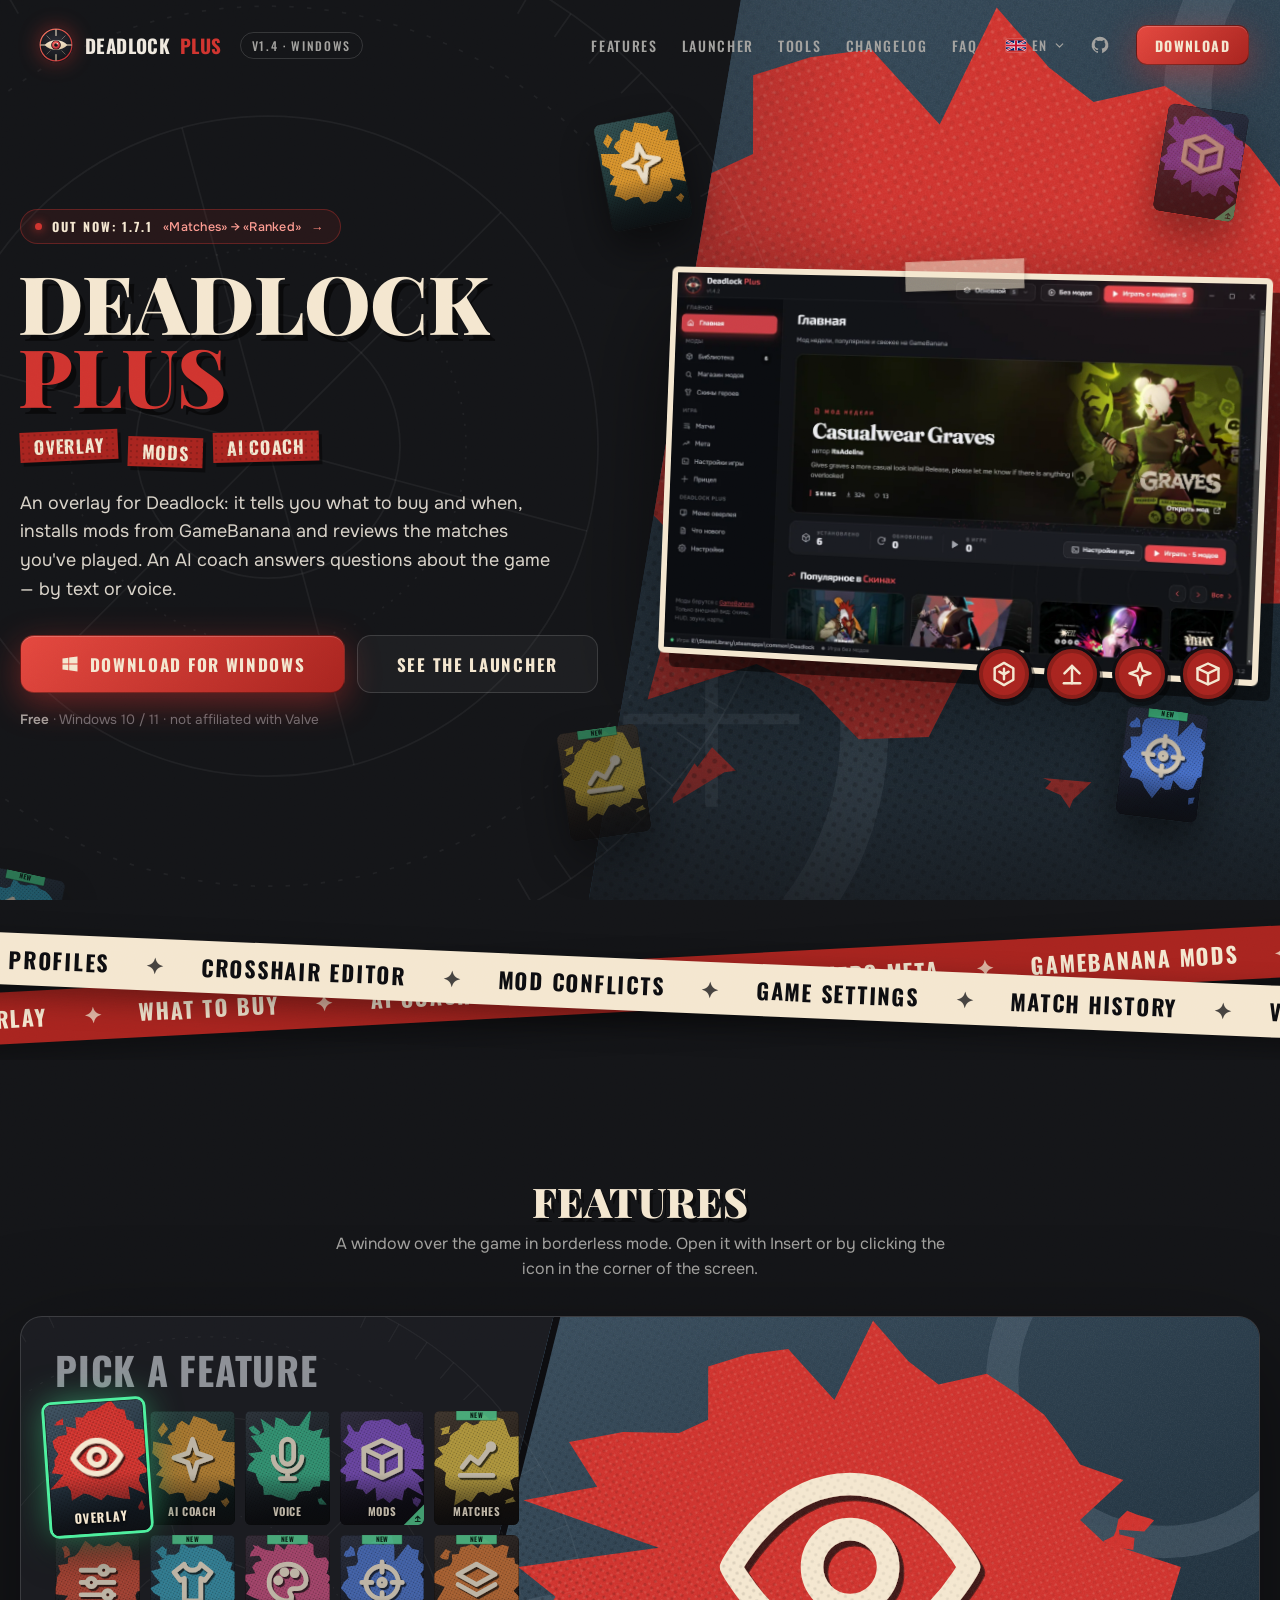
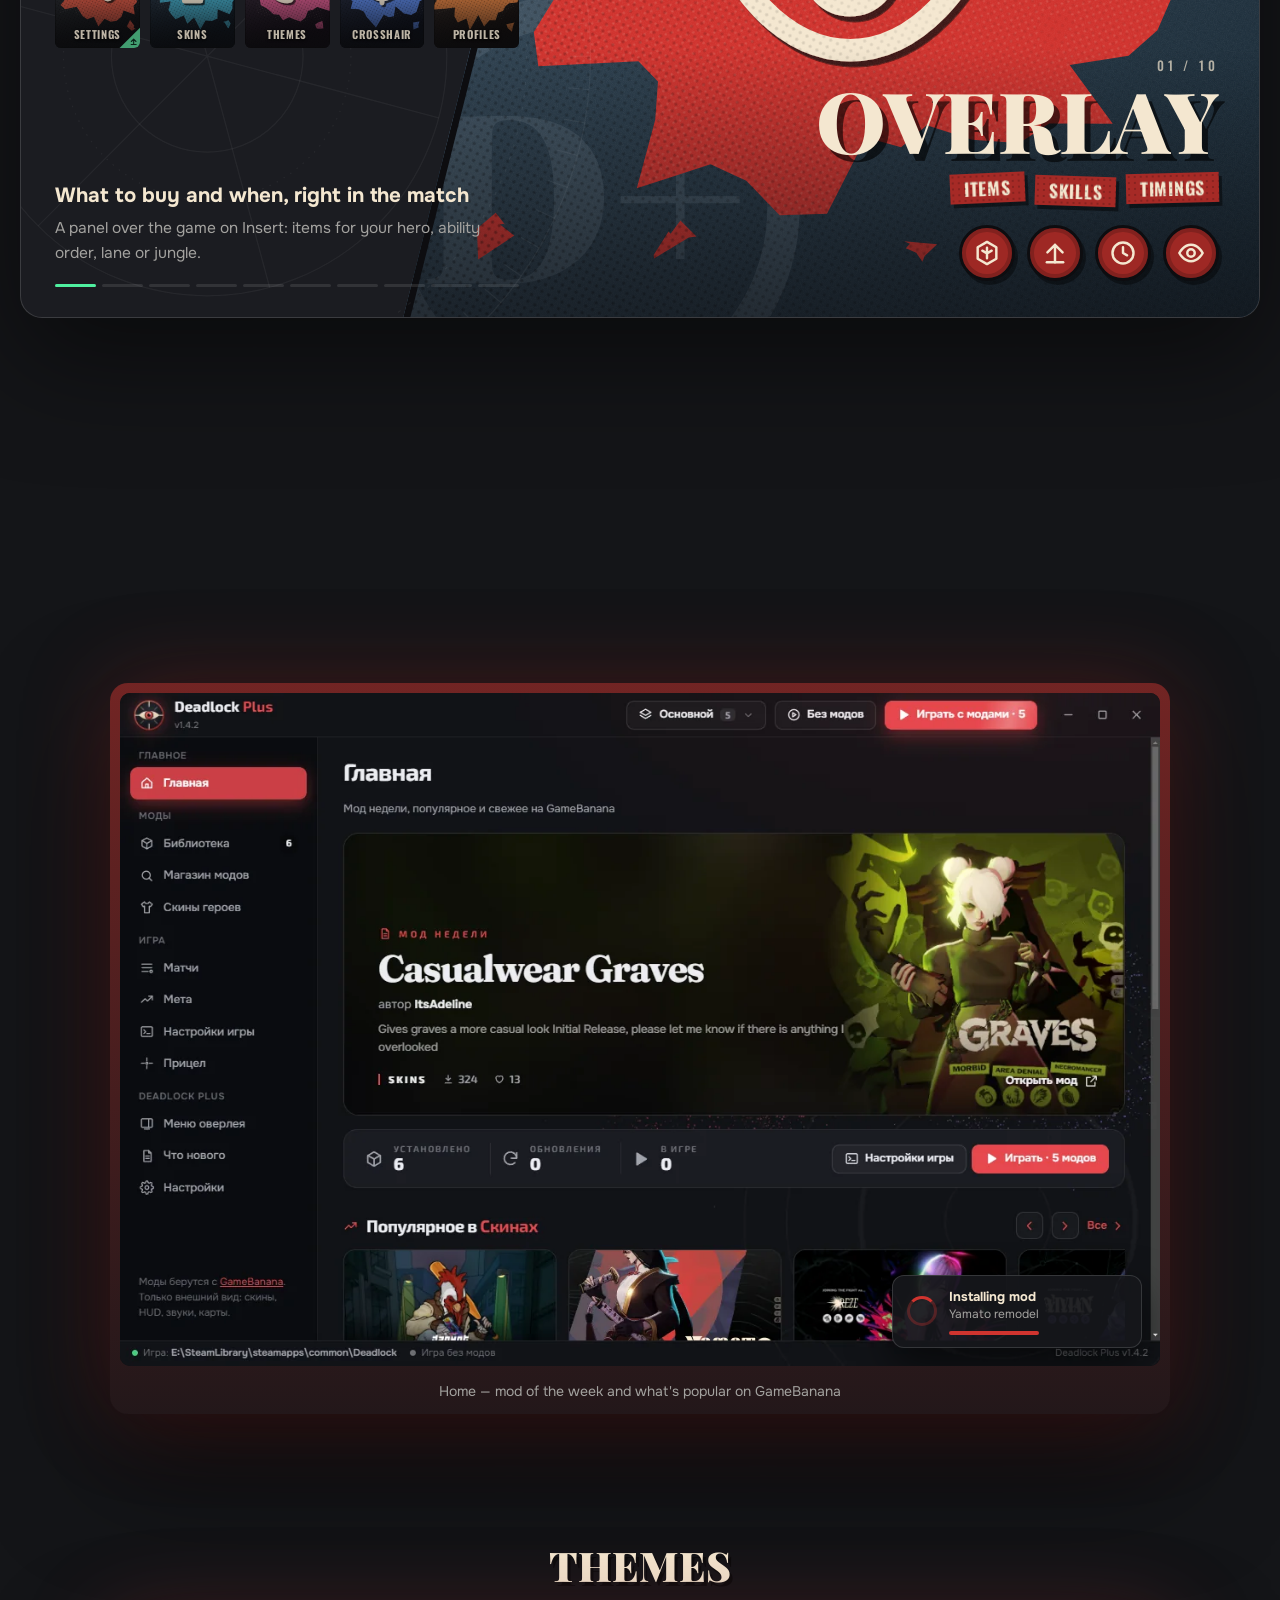
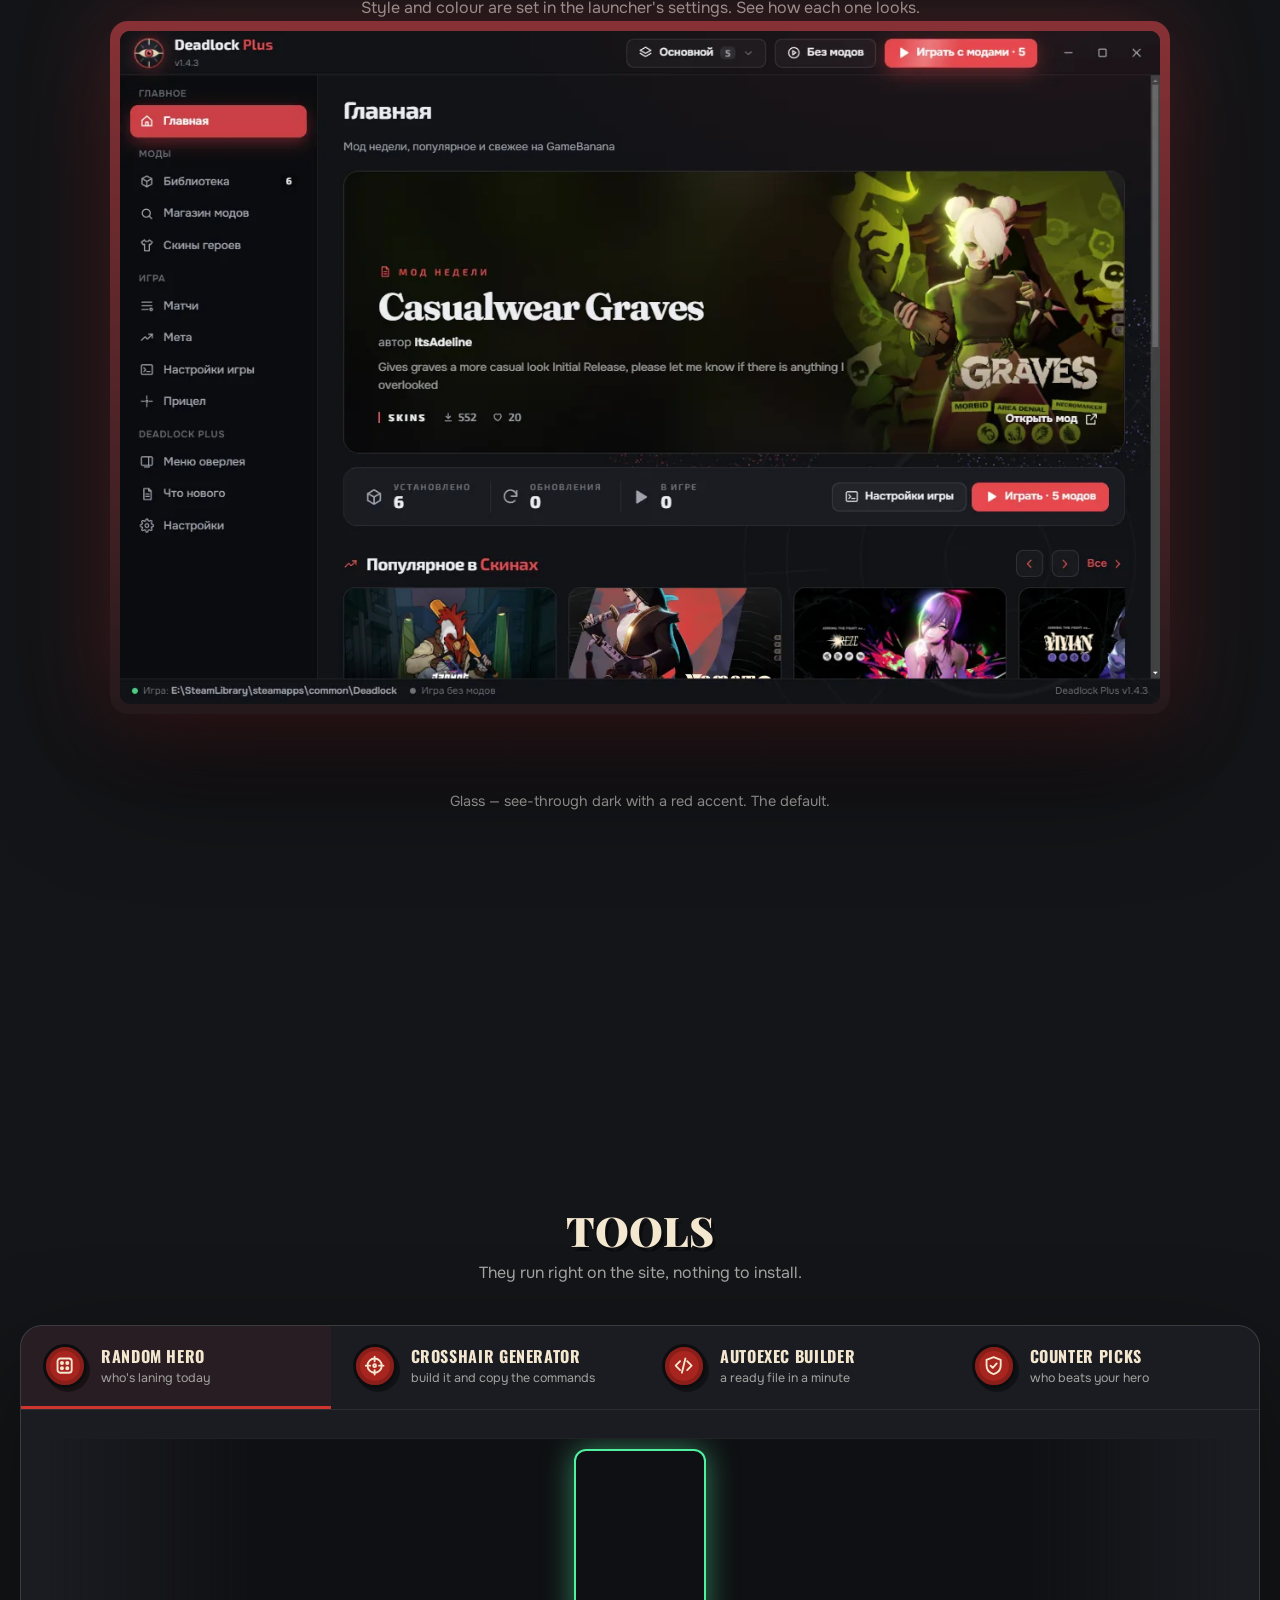
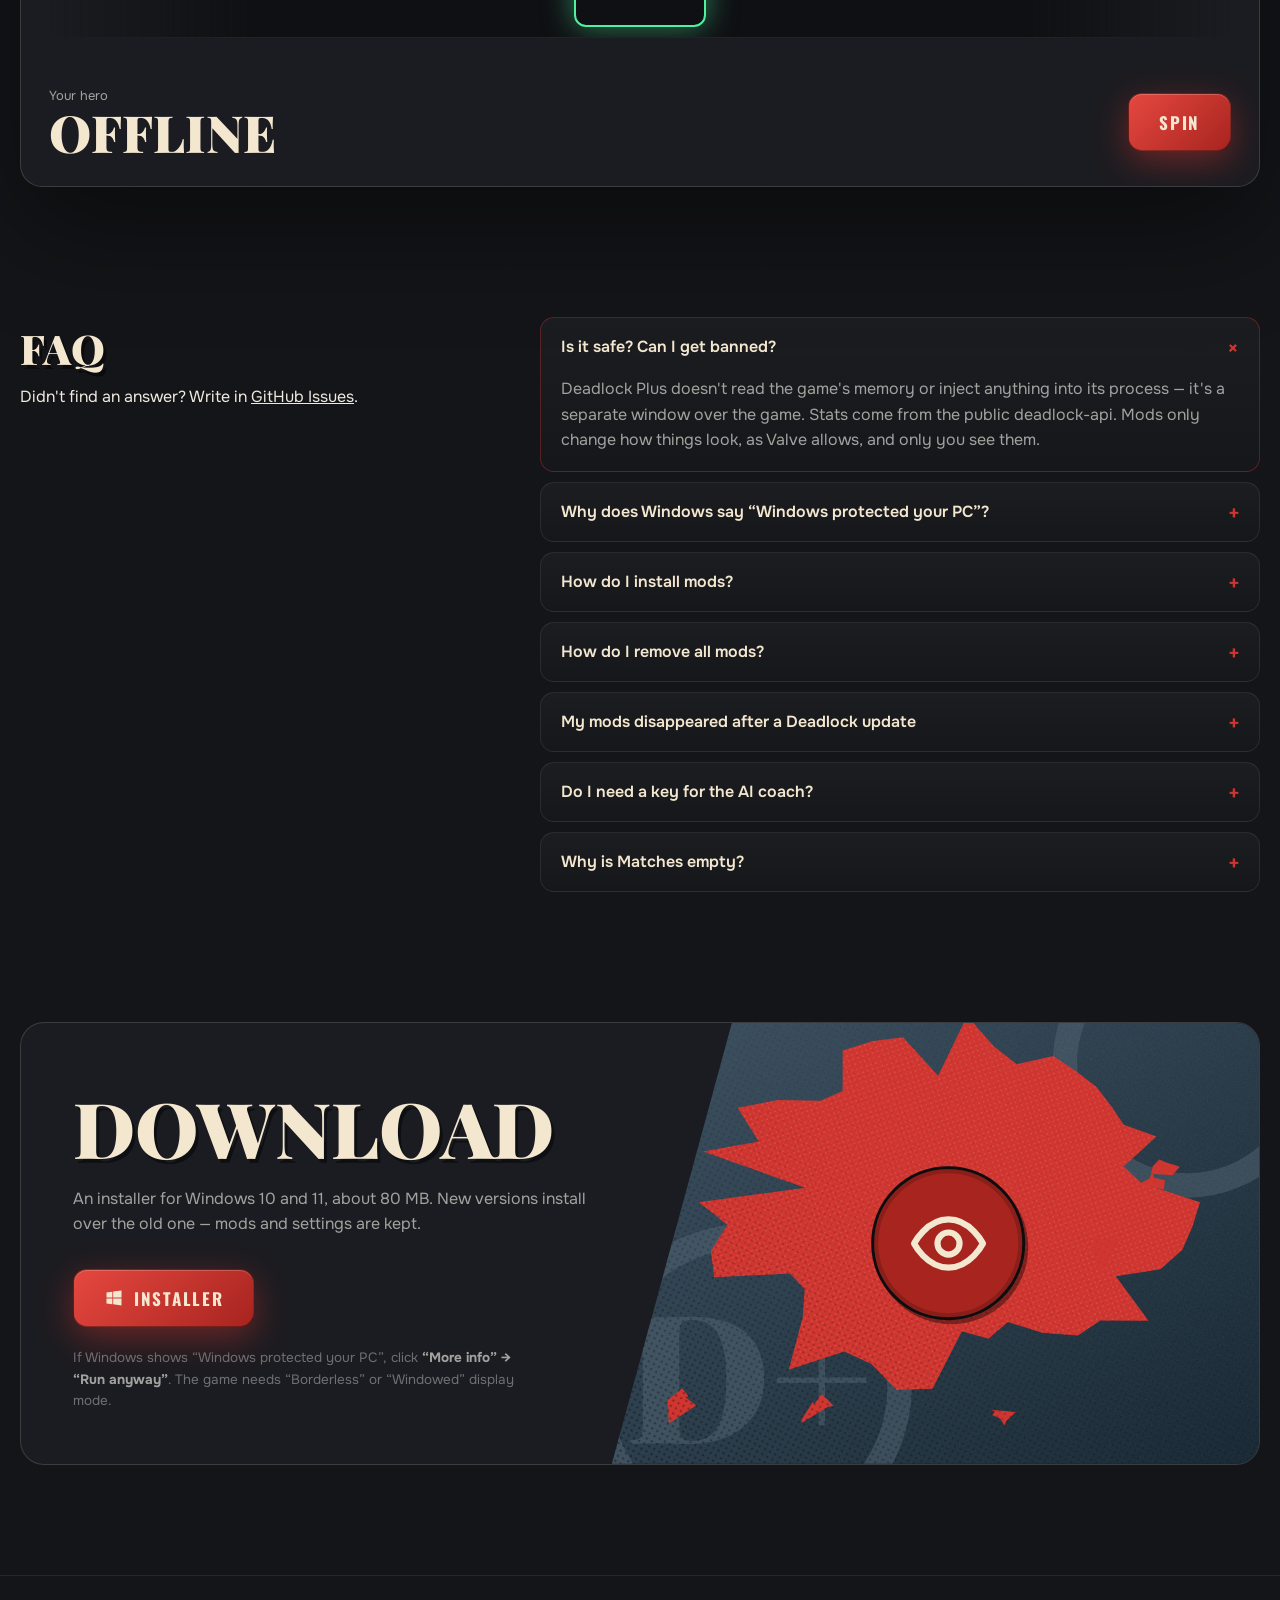
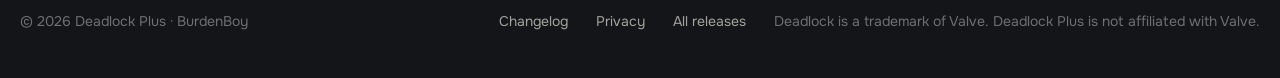
==== index.html @ 134141e9 "Changelog: 1.7.1 Co-Authored-By: Claude Opus 5.5 <noreply@anthropic.com>" ====
<!doctype html>
<html lang="ru">
<head>
<meta charset="utf-8">
<meta name="viewport" content="width=device-width, initial-scale=1">
<title>Deadlock Plus — оверлей, моды и AI-тренер для Deadlock</title>
<meta name="description" content="Бесплатный помощник для Deadlock: что когда покупать прямо в игре, AI-тренер на Claude, моды с GameBanana в один клик и настройки игры. Не трогает процесс игры.">
<meta property="og:title" content="Deadlock Plus">
<meta property="og:description" content="Оверлей, моды и AI-тренер для Deadlock.">
<meta property="og:image" content="assets/shot-home.webp">
<link rel="icon" href="assets/icon.svg" type="image/svg+xml">
<link rel="preconnect" href="https://fonts.googleapis.com">
<link rel="preconnect" href="https://fonts.gstatic.com" crossorigin>
<link rel="stylesheet" href="https://fonts.googleapis.com/css2?family=Onest:wght@400;500;600;700&family=Oswald:wght@500;700&family=Playfair+Display:ital,wght@0,900;1,900&display=swap">
<link rel="stylesheet" href="style.css?v=a13142d2">
</head>
<body>
<div class="grain" aria-hidden="true"></div>

<nav class="nav"><div class="pill">
  <a class="brand" href="#top" aria-label="Deadlock Plus">
    <svg class="eye" viewBox="0 0 512 512" aria-hidden="true">
      <defs><radialGradient id="g-bg" cx="50%" cy="40%" r="65%"><stop offset="0" stop-color="#2c2e37"/><stop offset="1" stop-color="#0e0f13"/></radialGradient>
        <linearGradient id="g-ring" x1="0" y1="0" x2="1" y2="1"><stop offset="0" stop-color="#ff7a62"/><stop offset="1" stop-color="#b3232a"/></linearGradient>
        <radialGradient id="g-iris" cx="45%" cy="40%" r="60%"><stop offset="0" stop-color="#ff9c78"/><stop offset=".55" stop-color="#e5484d"/><stop offset="1" stop-color="#7e181d"/></radialGradient>
        <linearGradient id="g-bone" x1="0" y1="0" x2="0" y2="1"><stop offset="0" stop-color="#f6e8cf"/><stop offset="1" stop-color="#dcc6a2"/></linearGradient>
        <clipPath id="g-eye"><path d="M104 256C166 172 346 172 408 256 346 340 166 340 104 256Z"/></clipPath></defs>
      <circle cx="256" cy="256" r="232" fill="url(#g-bg)"/><circle cx="256" cy="256" r="214" fill="none" stroke="url(#g-ring)" stroke-width="16"/>
      <g stroke="url(#g-bone)" stroke-linecap="round"><path d="M256 50v78M256 384v78M50 256h78M384 256h78" stroke-width="14"/>
        <path d="M132 132l46 46M380 132l-46 46M132 380l46-46M380 380l-46-46" stroke-width="8" stroke-opacity=".6"/></g>
      <path d="M104 256C166 172 346 172 408 256 346 340 166 340 104 256Z" fill="url(#g-bone)"/>
      <g clip-path="url(#g-eye)"><g class="pupil"><circle cx="256" cy="256" r="60" fill="url(#g-iris)"/><circle cx="256" cy="256" r="60" fill="none" stroke="#17181d" stroke-width="10"/>
        <circle cx="256" cy="256" r="25" fill="#121317"/><circle cx="273" cy="238" r="10" fill="#fff" fill-opacity=".9"/></g></g>
    </svg>
    Deadlock <span>Plus</span>
  </a>
  <span class="ver">v1.4 · Windows</span>
  <div class="links"><a href="#features">Функции</a><a href="#shots">Лаунчер</a><a href="#tools">Инструменты</a><a href="changelog.html">Изменения</a><a href="#faq">Вопросы</a></div>
  <a class="btn acc small" href="#download">Скачать</a>
</div></nav>

<header class="hero" id="top">
  <div class="rings" aria-hidden="true"></div>
  <div class="hero-poster" aria-hidden="true"><img src="assets/posters/hero.svg" alt=""></div>
  <div class="floaters" aria-hidden="true">
    <img class="fl" src="assets/cards/coach.svg" alt="" style="--r:-11deg;--d:8s;left:47%;top:13%">
    <img class="fl dim" src="assets/cards/mods.svg" alt="" style="--r:9deg;--d:10s;right:3%;top:12%">
    <img class="fl" src="assets/cards/xhair.svg" alt="" style="--r:7deg;--d:9s;right:6%;bottom:9%">
    <img class="fl dim" src="assets/cards/matches.svg" alt="" style="--r:-8deg;--d:11s;left:44%;bottom:7%">
    <img class="fl dim" src="assets/cards/skins.svg" alt="" style="--r:12deg;--d:12s;left:-2%;bottom:-9%">
  </div>
  <div class="wrap hero-grid">
    <div>
      <div class="badge"><i></i>Версия 1.4 · Windows 10 / 11</div>
      <h1 class="title"><span data-letters>Deadlock</span><span class="p" data-letters>Plus</span></h1>
      <div class="tags"><span>Оверлей</span><span>Моды</span><span>AI-тренер</span></div>
      <p class="lead">Оверлей для Deadlock: подсказывает, что и когда покупать, ставит моды с GameBanana и разбирает сыгранные матчи. На вопросы об игре отвечает AI-тренер — текстом или голосом.</p>
      <div class="cta">
        <a class="btn acc big" href="https://github.com/BurdenBoy/deadlockplus/releases/latest/download/DeadlockPlus-Setup.exe">
          <svg viewBox="0 0 24 24" fill="currentColor"><path d="M3 5.5 10 4.5v7H3zM11 4.3 21 3v8.5H11zM3 12.5h7v7l-7-1zM11 12.5h10V21l-10-1.4z"/></svg>Скачать для Windows</a>
        <a class="btn big" href="#shots">Посмотреть лаунчер</a>
      </div>
      <div class="meta"><b>Бесплатно</b> · Windows 10 / 11 · не связан с Valve</div>
    </div>
    <div class="hero-shot">
      <div class="print"><img src="assets/shot-home.webp" alt="Лаунчер Deadlock Plus: мод недели и популярные моды" width="1220" height="790"></div>
      <div class="abils" data-abils="soul up spark box"></div>
    </div>
  </div>
</header>

<div class="tapes" aria-hidden="true">
  <div class="tape a"><div class="run" data-tape="Оверлей|Что покупать|AI-тренер|Разбор матчей|Мета героев|Моды GameBanana|Скины героев"></div></div>
  <div class="tape b"><div class="run" data-tape="Профили модов|Редактор прицела|Конфликты модов|Настройки игры|История матчей|Голосовой ввод"></div></div>
</div>

<section class="sec" id="features"><div class="wrap">
  <div class="center rv" style="margin-bottom:34px"><h2 class="h2">Функции</h2>
    <p class="sub">Окно поверх игры в режиме «Без рамки». Открывается клавишей Insert или кликом по значку в углу экрана.</p></div>
  <div class="sel rv" id="sel">
    <div class="sel-left">
      <div class="rings" aria-hidden="true"></div>
      <h3 class="sel-h">Выбери функцию</h3>
      <div class="sel-grid" role="tablist" aria-label="Функции"></div>
      <div class="sel-info"><b id="si-lead"></b><p id="si-desc"></p><div class="bar" aria-hidden="true"></div></div>
    </div>
    <div class="sel-poster" id="sp">
      <div class="art"></div>
      <div class="sp-txt"><div class="sp-num" id="sp-num"></div><h3 class="sp-name" id="sp-name"></h3><div class="tags sp-tags" id="sp-tags"></div><div class="sp-abs" id="sp-abs"></div></div>
    </div>
  </div>
</div></section>

<section class="sec" id="shots" style="padding-top:30px"><div class="wrap">
  <div class="center rv"><h2 class="h2">Лаунчер</h2><p class="sub">Нажимай на пункты меню на скриншоте или на вкладки.</p></div>
  <div class="tabs rv" role="tablist">
    <button class="on" data-shot="home" data-cap="Главная: мод недели и популярное с GameBanana">Главная</button>
    <button data-shot="store" data-cap="Магазин модов: каталог GameBanana с поиском и категориями">Магазин</button>
    <button data-shot="library" data-cap="Библиотека: порядок, варианты и обновления модов">Библиотека</button>
    <button data-shot="skins" data-cap="Скины героев: скин или стандартный вид для каждого героя">Скины</button>
    <button data-shot="conflicts" data-cap="Конфликты: моды, которые меняют одни и те же файлы">Конфликты</button>
    <button data-shot="profiles" data-cap="Профили: наборы модов и код для друга">Профили</button>
    <button data-shot="matches" data-cap="Матчи: история с оценками, местом в матче и графиком побед">Матчи</button>
    <button data-shot="review" data-cap="Разбор матча: что получилось, что исправить, фаза линии">Разбор матча</button>
    <button data-shot="meta" data-cap="Мета: тир-лист героев и лучшие предметы по рангу">Мета</button>
    <button data-shot="game" data-cap="Настройки игры: команды autoexec переключателями">Настройки игры</button>
    <button data-shot="xhair" data-cap="Прицел: редактор с предпросмотром и пресетами">Прицел</button>
    <button data-shot="settings" data-cap="Настройки: стиль, цвет, анимации и эффекты фона">Настройки</button>
    <button data-shot="news" data-cap="Что нового: изменения лаунчера и оверлея отдельно">Что нового</button>
  </div>
  <div class="screen rv"><div class="inner"><img src="assets/shot-home.webp" alt="Лаунчер Deadlock Plus" id="shot"><div class="hots"><button class="hot" data-hot="home" style="left:0.98%;top:11.01%;width:16.97%;height:4.81%" aria-label="home"></button><button class="hot" data-hot="library" style="left:0.98%;top:19.87%;width:16.97%;height:4.81%" aria-label="library"></button><button class="hot" data-hot="store" style="left:0.98%;top:24.68%;width:16.97%;height:4.81%" aria-label="store"></button><button class="hot" data-hot="skins" style="left:0.98%;top:29.49%;width:16.97%;height:4.81%" aria-label="skins"></button><button class="hot" data-hot="matches" style="left:0.98%;top:38.48%;width:16.97%;height:4.81%" aria-label="matches"></button><button class="hot" data-hot="meta" style="left:0.98%;top:43.16%;width:16.97%;height:4.81%" aria-label="meta"></button><button class="hot" data-hot="game" style="left:0.98%;top:47.97%;width:16.97%;height:4.81%" aria-label="game"></button><button class="hot" data-hot="xhair" style="left:0.98%;top:52.66%;width:16.97%;height:4.81%" aria-label="xhair"></button><button class="hot" data-hot="#features" style="left:0.98%;top:61.65%;width:16.97%;height:4.81%" aria-label="#features"></button><button class="hot" data-hot="news" style="left:0.98%;top:66.33%;width:16.97%;height:4.81%" aria-label="news"></button><button class="hot" data-hot="settings" style="left:0.98%;top:71.14%;width:16.97%;height:4.81%" aria-label="settings"></button><button class="hot" data-hot="profiles" style="left:48.69%;top:1.14%;width:13.44%;height:4.30%" aria-label="profiles"></button><button class="hot round" data-hot="library" data-on="profiles" hidden style="left:71.64%;top:26.84%;width:2.79%;height:4.30%" aria-label="Закрыть"></button><button class="hot round" data-hot="home" data-on="news" hidden style="left:69.18%;top:18.23%;width:2.62%;height:4.05%" aria-label="Закрыть"></button><button class="hot" data-hot="home" data-on="news" hidden style="left:64.43%;top:77.34%;width:7.30%;height:4.30%" aria-label="Понятно"></button></div>
      <div class="demo-toast" aria-hidden="true"><span class="dt-ic"></span><div><b class="dt-t">Устанавливаю мод</b><small class="dt-s">Yamato remodel</small><i class="dt-bar"><i></i></i></div></div></div><div class="cap" id="shot-cap">Главная — мод недели и популярное с GameBanana</div></div>
</div></section>

<section class="sec" id="themes" style="padding-top:10px"><div class="wrap">
  <div class="center rv"><h2 class="h2">Темы</h2><p class="sub">Стиль и цвет меняются в настройках лаунчера. Посмотри, как это выглядит.</p></div>
  <div class="screen th-screen rv" id="th-screen" style="--th:#e5484d"><div class="inner"><img src="assets/theme-glass.webp" alt="" data-thi="glass" loading="lazy" class="on"><img src="assets/theme-carbon.webp" alt="" data-thi="carbon" loading="lazy"><img src="assets/theme-sand.webp" alt="" data-thi="sand" loading="lazy"><img src="assets/theme-neon.webp" alt="" data-thi="neon" loading="lazy"><img src="assets/theme-blue.webp" alt="" data-thi="blue" loading="lazy"><img src="assets/theme-mint.webp" alt="" data-thi="mint" loading="lazy"></div></div>
  <div class="th-pills rv" role="tablist"><button data-th="glass" style="--c:#e5484d" class="on"><i></i>Стекло</button><button data-th="carbon" style="--c:#e5484d"><i></i>Карбон</button><button data-th="sand" style="--c:#e8d2a4"><i></i>Песок</button><button data-th="neon" style="--c:#8b6cff"><i></i>Неон</button><button data-th="blue" style="--c:#4aa3f0"><i></i>Синий</button><button data-th="mint" style="--c:#43d17c"><i></i>Мята</button></div>
  <p class="th-note" id="th-note">&nbsp;</p>
</div></section>

<section class="stats-sec"><div class="wrap">
  <div class="live-h rv"><span class="live-dot"></span><b>Deadlock сейчас</b><small id="lv-at"></small></div>
  <div class="stats rv">
    <div class="stat"><small>Матчей за 24 часа</small><b id="lv-matches">—</b></div>
    <div class="stat"><small>Игроков за 24 часа</small><b id="lv-players">—</b></div>
    <div class="stat"><small>Средний матч</small><b id="lv-dur">—</b></div>
    <div class="stat"><small>Самый сильный герой</small><b id="lv-hero">—</b><span id="lv-hero-s">&nbsp;</span></div>
  </div>
  <div class="dl-count rv">Deadlock Plus скачали <b id="st-dl">—</b> раз · последняя версия <a href="changelog.html" id="st-ver">v1.4</a></div>
</div></section>

<section class="sec" id="tools" style="padding-top:20px"><div class="wrap">
  <div class="center rv"><h2 class="h2">Инструменты</h2>
    <p class="sub">Работают прямо на сайте, устанавливать ничего не нужно.</p></div>
  <div class="tools rv">
    <div class="tool-tabs" role="tablist">
      <button class="on" data-tool="roll"><span class="ab" data-ic="dice"></span><b>Случайный герой</b><small>кто сегодня на линии</small></button>
      <button data-tool="xh"><span class="ab" data-ic="target"></span><b>Генератор прицела</b><small>собери и скопируй команды</small></button>
      <button data-tool="cfg"><span class="ab" data-ic="code"></span><b>Конструктор autoexec</b><small>готовый файл за минуту</small></button>
      <button data-tool="ct"><span class="ab" data-ic="shield"></span><b>Контрпики</b><small>кто сильнее твоего героя</small></button>
    </div>
    <div class="tool" data-pane="roll">
      <div class="roll-stage"><div class="roll-track" id="roll-track"></div><div class="roll-pick"></div></div>
      <div class="roll-out"><div><small>Твой герой</small><b id="roll-name">—</b></div><button class="btn acc big" id="roll-go">Крутить</button></div>
    </div>
    <div class="tool" data-pane="xh" hidden>
      <div class="xh-l"><div class="xh-view" id="xh-view"></div><div class="xh-sw" id="xh-sw"></div></div>
      <div class="xh-r">
        <label>Зазор <b data-v="gap"></b><input type="range" min="-10" max="30" value="0" data-x="gap"></label>
        <label>Длина <b data-v="height"></b><input type="range" min="0" max="40" value="16" data-x="height"></label>
        <label>Толщина <b data-v="width"></b><input type="range" min="1" max="10" value="4" data-x="width"></label>
        <label>Видимость усиков <b data-v="pip"></b><input type="range" min="0" max="100" value="100" data-x="pip"></label>
        <label>Видимость точки <b data-v="dot"></b><input type="range" min="0" max="100" value="100" data-x="dot"></label>
        <label class="chk"><input type="checkbox" data-x="border"> обводка усиков</label>
        <div class="code-out" id="xh-code"></div>
        <button class="btn acc" id="xh-copy">Скопировать команды</button>
        <p class="note-s">Вставь в консоль игры (~). В Deadlock Plus прицел меняется кнопкой и сохраняется в настройках игры.</p>
      </div>
    </div>
    <div class="tool" data-pane="ct" hidden>
      <div class="ct-heroes" id="ct-heroes"><span class="note-s">Загружаю героев…</span></div>
      <div class="ct-out" id="ct-out"></div>
    </div>
    <div class="tool" data-pane="cfg" hidden>
      <div class="cfg-l">
        <label>Соотношение сторон (шире обзор)<select data-c="aspect"><option value="">как в игре</option><option value="1.78">1.78 — 16:9</option><option value="2">2 — шире</option><option value="2.33">2.33 — 21:9</option><option value="3">3 — максимум</option></select></label>
        <label class="chk"><input type="checkbox" data-c="solo"> только соло-игроки в подборе</label>
        <label class="chk"><input type="checkbox" data-c="hp"> новая полоса здоровья</label>
        <label>Регион подбора (нужен VPN)<select data-c="region"><option value="">как в игре</option><option value="1">Европа</option><option value="0">Сев. Америка</option><option value="2">Азия</option><option value="3">Юж. Америка</option><option value="5">Океания</option></select></label>
        <label>FPS-лимит<input type="number" min="0" max="999" placeholder="без лимита" data-c="fps"></label>
      </div>
      <div class="cfg-r"><div class="code-out" id="cfg-code"></div>
        <div class="cta" style="margin-top:12px"><button class="btn acc" id="cfg-dl">Скачать autoexec.cfg</button><button class="btn" id="cfg-copy">Скопировать</button></div>
        <p class="note-s">Положи файл в папку <code>Deadlock/game/citadel/cfg</code>. В Deadlock Plus те же настройки — переключателями.</p></div>
    </div>
  </div>
</div></section>

<section class="sec" id="faq" style="padding-top:20px"><div class="wrap faq-wrap">
  <div class="rv"><h2 class="h2">Вопросы</h2>
    <p class="sub" style="margin:16px 0 0">Не нашёл ответ? Напиши в <a href="https://github.com/BurdenBoy/deadlockplus/issues">Issues на GitHub</a>.</p></div>
  <div class="faq rv">
    <details open><summary>Это безопасно? Не забанят?</summary><p>Deadlock Plus не читает память игры и ничего не внедряет в её процесс — это отдельное окно поверх игры. Статистика берётся из публичного deadlock-api. Моды меняют только внешний вид, как разрешает Valve, и видны только тебе.</p></details>
    <details><summary>Почему Windows пишет «Windows защитил ваш компьютер»?</summary><p>Так SmartScreen реагирует на новые программы без платной подписи. Нажми «Подробнее» → «Выполнить в любом случае». Предупреждение не значит, что файл опасен.</p></details>
    <details><summary>Как поставить моды?</summary><p>Открой «Магазин модов», нажми «Установить» и запусти игру кнопкой «Играть с модами». Лаунчер сам положит файлы в нужную папку и подключит их.</p></details>
    <details><summary>Как убрать все моды?</summary><p>Нажми «Без модов» в шапке лаунчера — игра запустится чистой. Или «Настройки → Вернуть игру как было»: моды уйдут из папки игры, библиотека останется.</p></details>
    <details><summary>После обновления Deadlock моды пропали</summary><p>Обновление может вернуть файлы игры. Лаунчер это заметит и покажет полосу «Моды перестали загружаться» с кнопкой «Вернуть моды».</p></details>
    <details><summary>Нужен ли ключ для AI-тренера?</summary><p>Да, свой ключ Claude API — он хранится зашифрованным на твоём компьютере. Всё остальное работает без ключа.</p></details>
    <details><summary>Почему в «Матчах» пусто?</summary><p>Матчи берутся из deadlock-api — там они появляются после игр. Если ты играешь с другого аккаунта Steam, укажи его ID в разделе «Матчи».</p></details>
  </div>
</div></section>

<section class="sec" id="download" style="padding-top:20px"><div class="wrap">
  <div class="dl rv">
    <div class="dl-txt">
      <h2 class="h2">Скачать</h2>
      <p>Установщик для Windows 10 и 11, около 80 МБ. Новые версии ставятся поверх старой — моды и настройки сохраняются.</p>
      <div class="cta">
        <a class="btn acc big" href="https://github.com/BurdenBoy/deadlockplus/releases/latest/download/DeadlockPlus-Setup.exe">
          <svg viewBox="0 0 24 24" fill="currentColor"><path d="M3 5.5 10 4.5v7H3zM11 4.3 21 3v8.5H11zM3 12.5h7v7l-7-1zM11 12.5h10V21l-10-1.4z"/></svg>Установщик</a>
      </div>
      <div class="note">Если Windows покажет «Windows защитил ваш компьютер», нажми <b>«Подробнее» → «Выполнить в любом случае»</b>. В игре нужен режим экрана «Без рамки» или «В окне».</div>
    </div>
    <div class="dl-art" aria-hidden="true"><img src="assets/posters/hero.svg" alt="" loading="lazy"><span class="ab" data-ic="eye"></span></div>
  </div>
</div></section>

<footer><div class="wrap">
  <span>© 2026 Deadlock Plus · BurdenBoy</span><span class="sp"></span>
  <a href="changelog.html">Изменения</a>
  <a href="privacy.html">Конфиденциальность</a>
  <a href="https://github.com/BurdenBoy/deadlockplus/releases">Все версии</a>
  <span>Deadlock — товарный знак Valve. Deadlock Plus не связан с Valve.</span>
</div></footer>
<script src="assets/changelog.js?v=e23b4f65"></script>
<script src="lang.js?v=3c82e660"></script>
<script src="assets/features.js?v=25e47295"></script>
<script src="fx.js?v=adaf25cf"></script>
<script src="tools.js?v=328f9b78"></script>
</body>
</html>
---- style.css ----
/* Deadlock Plus site, styled after Deadlock's hero select screen: charcoal background with thin
   occult rings, two-tone halftone posters cut on a diagonal, cream serif names, red tag labels and
   round ability icons — plus floating cards and crossing marquee tapes. */
:root{
  --char:#141518;--char-2:#1b1c21;--ink:#0d0d10;--cream:#f4e7d0;--red:#d0342f;--red-2:#a8241f;--navy:#23394b;--green:#4ff0a0;
  --fg:#efe9df;--muted:#a3a29f;--faint:#6f6f73;--line:rgba(255,255,255,.08);--line-2:rgba(255,255,255,.14);
  --serif:"Playfair Display",Georgia,serif;--cond:"Oswald","Arial Narrow",sans-serif;
  color-scheme:dark;
}
*{box-sizing:border-box}
html{scroll-behavior:smooth;scroll-padding-top:90px}
body{margin:0;background:var(--char);color:var(--fg);font:16px/1.6 "Onest",system-ui,"Segoe UI",sans-serif;-webkit-font-smoothing:antialiased;overflow-x:hidden}
img{display:block;max-width:100%}
a{color:inherit}
button{font:inherit;color:inherit}
::selection{background:var(--red);color:var(--cream)}
.wrap{width:min(1240px,100% - 32px);margin:0 auto}

/* paper grain over everything */
.grain{position:fixed;inset:-50%;z-index:100;pointer-events:none;opacity:.06;mix-blend-mode:overlay;animation:grain .6s steps(4) infinite;
  background-image:url("data:image/svg+xml;utf8,<svg xmlns='http://www.w3.org/2000/svg' width='220' height='220'><filter id='n'><feTurbulence type='fractalNoise' baseFrequency='.85' numOctaves='3' stitchTiles='stitch'/></filter><rect width='100%' height='100%' filter='url(%23n)'/></svg>")}
@keyframes grain{0%{transform:translate(0,0)}25%{transform:translate(-3%,2%)}50%{transform:translate(2%,-3%)}75%{transform:translate(-2%,-1%)}}

/* thin rotating rings, like the hero select background */
.rings{position:absolute;pointer-events:none;z-index:-1;aspect-ratio:1;opacity:.9}
.rings svg{width:100%;height:100%;overflow:visible}
.rings .r1{animation:spin 140s linear infinite;transform-origin:center}
.rings .r2{animation:spin 100s linear infinite reverse;transform-origin:center}
@keyframes spin{to{transform:rotate(360deg)}}

/* nav: floating glass pill */
.nav{position:fixed;top:14px;left:0;right:0;z-index:50;pointer-events:none}
.nav .pill{pointer-events:auto;width:min(1240px,100% - 24px);margin:0 auto;display:flex;align-items:center;gap:18px;height:62px;padding:0 10px 0 16px;border-radius:18px;
  border:1px solid transparent;transition:background .3s,border-color .3s,box-shadow .3s}
.nav.solid .pill{background:rgba(20,21,24,.78);backdrop-filter:blur(16px);-webkit-backdrop-filter:blur(16px);border-color:var(--line-2);box-shadow:0 18px 50px rgba(0,0,0,.45)}
.brand{display:flex;align-items:center;gap:10px;text-decoration:none;font:700 19px var(--cond);letter-spacing:.02em;text-transform:uppercase;white-space:nowrap}
.brand svg,.brand img{width:38px;height:38px;filter:drop-shadow(0 0 10px rgba(208,52,47,.45))}
.brand span{color:var(--red)}
.ver{font:500 12px var(--cond);letter-spacing:.14em;text-transform:uppercase;color:var(--muted);border:1px solid var(--line-2);border-radius:99px;padding:4px 11px;white-space:nowrap}
.nav .links{display:flex;gap:24px;margin-left:auto}
.nav .links a{text-decoration:none;color:var(--muted);font:500 14px var(--cond);letter-spacing:.12em;text-transform:uppercase;transition:color .2s;position:relative}
.nav .links a::after{content:"";position:absolute;left:0;right:0;bottom:-6px;height:2px;background:var(--red);transform:scaleX(0);transition:transform .25s}
.nav .links a:hover{color:var(--cream)}
.nav .links a:hover::after{transform:scaleX(1)}

/* buttons */
.btn{display:inline-flex;align-items:center;justify-content:center;gap:10px;height:48px;padding:0 24px;border-radius:12px;border:1px solid var(--line-2);position:relative;overflow:hidden;
  background:rgba(255,255,255,.04);color:var(--cream);font:700 15px var(--cond);letter-spacing:.1em;text-transform:uppercase;text-decoration:none;cursor:pointer;
  transition:transform .2s,background .2s,box-shadow .2s;white-space:nowrap}
.btn:hover{background:rgba(255,255,255,.09);transform:translateY(-2px)}
.btn.acc{background:linear-gradient(135deg,#e5483f,var(--red-2));border-color:rgba(0,0,0,.4);box-shadow:0 10px 34px rgba(208,52,47,.45),inset 0 1px 0 rgba(255,255,255,.2)}
.btn.acc:hover{box-shadow:0 14px 44px rgba(208,52,47,.65),inset 0 1px 0 rgba(255,255,255,.2)}
.btn.acc::after{content:"";position:absolute;top:0;bottom:0;left:-40%;width:35%;background:linear-gradient(90deg,transparent,rgba(255,255,255,.3),transparent);transform:skewX(-18deg);animation:shine 3.4s ease-in-out infinite}
@keyframes shine{0%,60%{left:-40%}100%{left:130%}}
.btn.big{height:58px;padding:0 30px;font-size:17px;border-radius:14px}
.btn.small{height:40px;padding:0 18px;font-size:14px;border-radius:11px}
.btn svg{width:20px;height:20px;flex:0 0 auto}

/* red tag labels */
.tags{display:flex;flex-wrap:wrap;gap:10px}
.tags span,.tag{display:inline-block;padding:5px 14px 4px;background:var(--tag,var(--red-2));color:var(--cream);font:700 clamp(15px,1.4vw,21px)/1.15 var(--cond);letter-spacing:.04em;text-transform:uppercase;
  box-shadow:3px 4px 0 rgba(0,0,0,.45);position:relative}
.tags span::after,.tag::after{content:"";position:absolute;inset:0;opacity:.18;background:radial-gradient(circle,#000 1.1px,transparent 1.4px) 0 0/6px 6px}
.hero .tags span{transform-origin:left center}
.tags span:nth-child(1){transform:rotate(-2.5deg)}
.tags span:nth-child(2){transform:rotate(1.8deg) translateY(3px)}
.tags span:nth-child(3){transform:rotate(-1.4deg)}

/* round ability icons */
.ab{--s:56px;width:var(--s);height:var(--s);border-radius:50%;display:grid;place-items:center;flex:0 0 auto;background:var(--abc,var(--red-2));
  border:3px solid var(--ink);box-shadow:inset 0 0 0 4px rgba(0,0,0,.18),3px 4px 0 rgba(0,0,0,.4);color:var(--cream);transition:transform .3s cubic-bezier(.3,1.6,.5,1)}
.ab svg{width:56%;height:56%;fill:none;stroke:currentColor;stroke-width:2.1;stroke-linecap:round;stroke-linejoin:round}
.ab:hover{transform:scale(1.12) rotate(-6deg)}

/* ---------- hero ---------- */
.hero{position:relative;min-height:100vh;display:flex;align-items:center;overflow:hidden;padding:120px 0 80px;isolation:isolate}
.hero .rings{width:min(1100px,120vw);left:-22%;top:50%;transform:translateY(-50%)}
.hero-poster{position:absolute;z-index:-2;top:0;bottom:0;right:0;width:54%;clip-path:polygon(22% 0,100% 0,100% 100%,0 100%);background:#23394b;
  animation:posterIn 1.1s cubic-bezier(.2,.8,.2,1) both}
.hero-poster img{width:100%;height:100%;object-fit:cover}
.hero-poster::after{content:"";position:absolute;inset:0;background:linear-gradient(90deg,rgba(20,21,24,.35),transparent 40%),linear-gradient(0deg,rgba(20,21,24,.7),transparent 30%)}
@keyframes posterIn{from{clip-path:polygon(100% 0,100% 0,100% 100%,100% 100%)}}
.hero-edge{position:absolute;z-index:-1;top:0;bottom:0;right:54%;width:0}
.hero-grid{display:grid;grid-template-columns:minmax(0,1fr) minmax(0,1.05fr);gap:56px;align-items:center}
.badge{display:inline-flex;align-items:center;gap:10px;padding:7px 14px;border-radius:99px;border:1px solid rgba(208,52,47,.35);background:rgba(208,52,47,.1);
  font:500 12.5px var(--cond);letter-spacing:.16em;text-transform:uppercase;color:#ff8a7e}
.badge i{width:7px;height:7px;border-radius:50%;background:var(--red);box-shadow:0 0 10px var(--red);animation:blink 2s ease-in-out infinite}
@keyframes blink{50%{opacity:.3}}
/* the title never breaks inside a word: it shrinks with its column ("DEADLOCK" is ~5.9em wide) */
.hero-grid > div:first-child{container-type:inline-size;min-width:0}
h1.title{margin:22px 0 0 -.03em;font:900 min(clamp(52px,6.3vw,116px),16cqi)/.9 var(--serif);text-transform:uppercase;letter-spacing:-.005em;color:var(--cream);text-shadow:5px 6px 0 rgba(0,0,0,.55)}
h1.title > span{display:block;white-space:nowrap}
h1.title .l{display:inline-block;opacity:0;transform:translateY(46px) rotate(5deg);animation:letter .75s cubic-bezier(.2,1.3,.3,1) forwards}
h1.title .p{color:var(--red)}
@keyframes letter{to{opacity:1;transform:none}}
.hero .tags{margin-top:22px}
.lead{margin:26px 0 0;max-width:540px;font-size:clamp(17px,1.4vw,19.5px);color:#d9d3c9}
.lead b{color:var(--cream)}
.cta{display:flex;flex-wrap:wrap;gap:12px;margin-top:32px}
/* hero: text above the floating cards; the two buttons share the column, so when they wrap they line up */
.hero-grid{position:relative;z-index:2}
.hero .cta .btn{flex:1 1 auto;justify-content:center}
.meta{margin-top:16px;font-size:13.5px;color:var(--faint)}
.meta b{color:var(--muted);font-weight:600}
.hero-shot{position:relative;perspective:1500px}
.print{position:relative;border:6px solid var(--cream);border-radius:6px;box-shadow:12px 14px 0 rgba(0,0,0,.55),0 40px 110px rgba(0,0,0,.6);
  transform:rotate(2.2deg) rotateY(-8deg);transition:transform .7s cubic-bezier(.2,.8,.2,1);background:#111;animation:printIn 1.1s .35s cubic-bezier(.2,.8,.2,1) both}
.print img{width:100%;height:auto}
.print::before{content:"";position:absolute;z-index:2;top:-18px;left:50%;width:120px;height:30px;margin-left:-60px;background:rgba(244,231,208,.55);transform:rotate(-3deg);box-shadow:0 2px 6px rgba(0,0,0,.25)}
.hero-shot:hover .print{transform:rotate(0) rotateY(0)}
@keyframes printIn{from{opacity:0;transform:rotate(9deg) translateY(60px) scale(.92)}}
.hero-shot .abils{position:absolute;right:4%;bottom:-34px;display:flex;gap:12px;z-index:3}
.hero-shot .abils .ab{animation:abIn .6s cubic-bezier(.3,1.6,.5,1) both}
@keyframes abIn{from{opacity:0;transform:scale(.3)}}

/* floating feature cards around the hero */
.floaters{position:absolute;inset:0;z-index:-1;pointer-events:none}
.fl{position:absolute;width:clamp(64px,6.4vw,108px);border-radius:8px;box-shadow:0 20px 40px rgba(0,0,0,.5);opacity:.95;
  transform:translate(var(--px,0),var(--py,0)) rotate(var(--r));animation:drift var(--d,9s) ease-in-out infinite alternate;transition:transform .4s ease-out}
.fl.dim{filter:blur(1.5px) brightness(.7);opacity:.7}
@keyframes drift{to{translate:0 -18px}}

/* ---------- crossing marquee tapes ---------- */
.tapes{position:relative;height:150px;margin:10px 0 0;overflow:hidden}
.tape{position:absolute;left:-5%;right:-5%;top:50%;height:52px;display:flex;align-items:center;overflow:hidden;box-shadow:0 10px 30px rgba(0,0,0,.4)}
.tape.a{background:var(--red-2);color:var(--cream);transform:translateY(-50%) rotate(-3deg)}
.tape.b{background:var(--cream);color:var(--ink);transform:translateY(-50%) rotate(2.4deg)}
.tape .run{display:flex;flex:0 0 auto;white-space:nowrap;font:700 22px var(--cond);letter-spacing:.08em;text-transform:uppercase;animation:run 38s linear infinite}
.tape.b .run{animation-direction:reverse;animation-duration:44s}
.tape .run span{padding:0 18px}
.tape .run span::after{content:"✦";padding-left:36px;opacity:.75}
@keyframes run{to{transform:translateX(-50%)}}

/* ---------- section headers ---------- */
.sec{padding:110px 0;position:relative}
.kick{font:500 13px var(--cond);letter-spacing:.3em;text-transform:uppercase;color:var(--red)}
.h2{margin:12px 0 0;font:900 clamp(40px,5.4vw,84px)/.95 var(--serif);color:var(--cream);text-transform:uppercase;text-shadow:4px 5px 0 rgba(0,0,0,.5)}
.h2 em{color:var(--red);font-style:italic;text-transform:none}
.center{text-align:center}
.center p.sub{margin:16px auto 0;max-width:640px;color:var(--muted);font-size:18px}

/* ---------- select a feature ---------- */
.sel{display:grid;grid-template-columns:minmax(0,.86fr) minmax(0,1.14fr);gap:0;align-items:stretch;border-radius:22px;overflow:hidden;
  border:1px solid var(--line-2);background:var(--char-2);box-shadow:0 40px 110px rgba(0,0,0,.5);position:relative;isolation:isolate}
.sel-left{padding:34px 34px 30px;position:relative;z-index:2;display:flex;flex-direction:column}
.sel-left .rings{width:150%;left:-40%;top:-10%}
.sel-h{margin:0;font:700 clamp(30px,3vw,46px)/1 var(--cond);letter-spacing:.02em;text-transform:uppercase;color:#8e9197}
.sel-grid{display:grid;grid-template-columns:repeat(5,minmax(0,1fr));gap:10px;margin-top:22px}
.pick{appearance:none;border:0;padding:0;background:none;cursor:pointer;position:relative;border-radius:6px;aspect-ratio:3/4;
  transition:transform .35s cubic-bezier(.3,1.5,.5,1),filter .3s,box-shadow .3s;filter:brightness(.78) saturate(.85)}
.pick img{width:100%;height:100%;border-radius:6px}
.pick:hover{filter:none;transform:translateY(-4px)}
.pick:focus-visible{outline:2px solid var(--green);outline-offset:3px}
.pick.on{filter:none;z-index:2;transform:scale(1.16) rotate(-4deg);box-shadow:0 0 0 2.5px var(--green),0 0 30px rgba(79,240,160,.55),0 14px 30px rgba(0,0,0,.6)}
.pick .nm{position:absolute;left:0;right:0;bottom:6px;text-align:center;font:700 11px var(--cond);letter-spacing:.06em;text-transform:uppercase;color:var(--cream);text-shadow:0 1px 3px #000;pointer-events:none}
.sel-info{margin-top:auto;padding-top:28px}
.sel-info b{display:block;font:700 clamp(19px,1.6vw,23px)/1.25 "Onest",sans-serif;color:var(--cream)}
.sel-info p{margin:8px 0 0;color:var(--muted);font-size:15.5px;max-width:460px;min-height:3.2em}
.sel-info .bar{display:flex;gap:6px;margin-top:18px}
.sel-info .bar i{flex:1;height:3px;border-radius:2px;background:rgba(255,255,255,.1);overflow:hidden;position:relative}
.sel-info .bar i.done{background:rgba(255,255,255,.35)}
.sel-info .bar i.on::after{content:"";position:absolute;inset:0;background:var(--green);transform-origin:left;animation:prog var(--t,5s) linear forwards}
.sel.paused .sel-info .bar i.on::after{animation-play-state:paused}
@keyframes prog{from{transform:scaleX(0)}}
.sel-poster{position:relative;min-height:600px;margin-left:-150px;clip-path:polygon(150px 0,100% 0,100% 100%,0 100%);background:var(--c2,#23394b);transition:background .5s}
.sel-poster .art{position:absolute;inset:0}
.sel-poster .art img{position:absolute;inset:0;width:100%;height:100%;object-fit:cover;object-position:40% 40%;transition:opacity .55s,transform 1.2s cubic-bezier(.2,.8,.2,1)}
.sel-poster .art img.out{opacity:0;transform:scale(1.06) translateX(30px)}
.sel-poster::before{content:"";position:absolute;z-index:3;inset:0;background:var(--ink);clip-path:polygon(150px 0,157px 0,7px 100%,0 100%)}
.sel-poster::after{content:"";position:absolute;inset:0;background:linear-gradient(0deg,rgba(13,13,16,.55),transparent 45%)}
.sp-txt{position:absolute;z-index:2;right:40px;bottom:36px;left:170px;display:flex;flex-direction:column;align-items:flex-end;text-align:right}
.sp-num{font:500 13px var(--cond);letter-spacing:.3em;color:rgba(244,231,208,.7);margin-bottom:6px}
.sp-name{margin:0;font:900 clamp(56px,6.6vw,118px)/.9 var(--serif);text-transform:uppercase;color:var(--cream);text-shadow:6px 7px 0 rgba(0,0,0,.6)}
.sp-name.go{animation:nameIn .7s cubic-bezier(.2,.8,.2,1) both}
@keyframes nameIn{from{opacity:0;transform:translateX(50px);clip-path:inset(-30% -10% -30% 100%)}to{clip-path:inset(-30% -10% -30% -10%)}}
.sp-tags{justify-content:flex-end;margin-top:16px}
.sp-tags span{--tag:color-mix(in srgb,var(--c1) 80%,#000)}
.sp-tags.go span{animation:tagIn .6s cubic-bezier(.3,1.5,.5,1) both}
.sp-tags.go span:nth-child(2){animation-delay:.08s}
.sp-tags.go span:nth-child(3){animation-delay:.16s}
@keyframes tagIn{from{opacity:0;translate:0 20px}}
.sp-abs{display:flex;gap:12px;margin-top:22px}
.sp-abs .ab{--abc:color-mix(in srgb,var(--c1) 76%,#000)}
.sp-abs.go .ab{animation:abIn .55s cubic-bezier(.3,1.6,.5,1) both}
.sp-abs.go .ab:nth-child(2){animation-delay:.07s}
.sp-abs.go .ab:nth-child(3){animation-delay:.14s}
.sp-abs.go .ab:nth-child(4){animation-delay:.21s}

/* ---------- launcher screenshots ---------- */
.tabs{display:flex;justify-content:center;flex-wrap:wrap;gap:8px;margin:34px 0 26px}
.tabs button{border:1px solid var(--line-2);background:rgba(255,255,255,.03);border-radius:99px;padding:9px 18px;cursor:pointer;
  font:500 14px var(--cond);letter-spacing:.12em;text-transform:uppercase;color:var(--muted);transition:all .25s}
.tabs button:hover{color:var(--cream);border-color:rgba(255,255,255,.3)}
.tabs button.on{background:var(--red-2);border-color:var(--red-2);color:var(--cream);box-shadow:0 8px 26px rgba(208,52,47,.45)}
.screen{position:relative;max-width:1060px;margin:0 auto;border-radius:18px;padding:10px;background:linear-gradient(180deg,rgba(208,52,47,.5),rgba(208,52,47,.08));
  box-shadow:0 0 90px rgba(208,52,47,.25),0 50px 120px rgba(0,0,0,.6)}
.screen .inner{position:relative;border-radius:10px;overflow:hidden;background:#0e0e11;aspect-ratio:1220/790}
.screen img{position:absolute;inset:0;width:100%;height:100%;object-fit:cover;object-position:top;transition:opacity .45s,transform .7s cubic-bezier(.2,.8,.2,1)}
.screen img.out{opacity:0;transform:scale(1.03)}
.screen .cap{margin:14px 6px 2px;font-size:14px;color:var(--muted);text-align:center}

/* ---------- safety: three abilities ---------- */
.safe{display:grid;grid-template-columns:repeat(3,minmax(0,1fr));gap:18px;margin-top:44px}
.safe > div{padding:28px 26px;border-radius:18px;border:1px solid var(--line);background:linear-gradient(180deg,rgba(255,255,255,.035),rgba(255,255,255,.01));transition:border-color .3s,transform .3s}
.safe > div:hover{border-color:rgba(79,240,160,.35);transform:translateY(-4px)}
.safe .ab{--s:64px;--abc:#1d5c45}
.safe h3{margin:18px 0 0;font:700 21px var(--cond);letter-spacing:.04em;text-transform:uppercase;color:var(--cream)}
.safe p{margin:8px 0 0;color:var(--muted);font-size:15px}

/* ---------- download poster ---------- */
.dl{position:relative;overflow:hidden;border-radius:24px;border:1px solid var(--line-2);background:var(--char-2);isolation:isolate;display:grid;grid-template-columns:minmax(0,1.1fr) minmax(0,.9fr);min-height:440px}
.dl-txt{padding:56px 40px 52px 52px;position:relative;z-index:2}
.dl .h2{font-size:clamp(46px,6vw,100px)}
.dl .h2 span{color:var(--red)}
.dl .tags{margin-top:18px}
.dl p{margin:22px 0 0;max-width:520px;color:var(--muted)}
.dl .note{margin-top:20px;font-size:13.5px;color:var(--faint);max-width:470px}
.dl .note b{color:var(--muted)}
.dl-art{position:relative;margin-left:-90px;clip-path:polygon(120px 0,100% 0,100% 100%,0 100%)}
.dl-art img{position:absolute;inset:0;width:100%;height:100%;object-fit:cover}
.dl-art .ab{position:absolute;--s:clamp(110px,12vw,170px);left:52%;top:50%;translate:-50% -50%;animation:bob 5s ease-in-out infinite}
.dl-art .ab svg{stroke-width:1.8}
@keyframes bob{50%{translate:-50% calc(-50% - 12px)}}

footer{border-top:1px solid var(--line);padding:34px 0 46px;color:var(--faint);font-size:14px}
footer .wrap{display:flex;flex-wrap:wrap;gap:16px 28px;align-items:center}
footer a{color:var(--muted);text-decoration:none}
footer a:hover{color:var(--cream)}
footer .sp{flex:1}

/* entrance on scroll */
.rv{opacity:0;transform:translateY(34px);transition:opacity .8s cubic-bezier(.2,.8,.2,1),transform .8s cubic-bezier(.2,.8,.2,1)}
.rv.in{opacity:1;transform:none}

/* ---------- simple pages (auth, privacy) ---------- */
.page{min-height:100vh;display:grid;place-items:center;padding:110px 16px 60px;position:relative;isolation:isolate;overflow:hidden}
.page .rings{width:min(1000px,140vw);left:50%;top:50%;translate:-50% -50%}
.glass{width:min(520px,100%);padding:38px 34px 30px;border-radius:22px;text-align:center;background:rgba(27,28,33,.8);border:1px solid var(--line-2);
  backdrop-filter:blur(20px);-webkit-backdrop-filter:blur(20px);box-shadow:0 40px 110px rgba(0,0,0,.55);animation:pop .6s cubic-bezier(.2,.9,.25,1.15) both}
@keyframes pop{from{opacity:0;transform:translateY(16px) scale(.97)}to{opacity:1;transform:none}}
.glass .ic{width:74px;height:74px;margin:0 auto 20px;border-radius:50%;display:grid;place-items:center;background:var(--red-2);color:var(--cream);border:3px solid var(--ink);box-shadow:3px 4px 0 rgba(0,0,0,.4)}
.glass .ic svg{width:36px;height:36px}
.glass .ic.ok{background:#1d5c45}
.glass h1{margin:0;font:900 clamp(34px,5vw,50px)/1 var(--serif);text-transform:uppercase;color:var(--cream)}
.glass p{color:var(--muted);margin:16px 0 0}
.glass .cta{justify-content:center;margin-top:26px}
.glass small{display:block;margin-top:20px;color:var(--faint);font-size:13px}
.form{display:flex;flex-direction:column;gap:12px;margin-top:24px;text-align:left}
.form label{display:flex;flex-direction:column;gap:6px;font-size:13px;font-weight:600;color:var(--muted)}
.form input{height:46px;border-radius:12px;border:1px solid var(--line-2);background:rgba(0,0,0,.35);color:var(--fg);padding:0 14px;font:15px "Onest",sans-serif;outline:none}
.form input:focus{border-color:var(--red)}
.err{min-height:20px;color:#ff8a8d;font-weight:600;font-size:14px;margin-top:6px}
.or{display:flex;align-items:center;gap:12px;margin:22px 0 4px;color:var(--faint);font-size:13px}
.or::before,.or::after{content:"";flex:1;height:1px;background:var(--line-2)}
.doc{width:min(820px,100% - 32px);margin:0 auto;padding:130px 0 80px}
.doc h1{font:900 clamp(38px,6vw,76px)/.95 var(--serif);text-transform:uppercase;color:var(--cream);margin:0 0 30px;text-shadow:4px 5px 0 rgba(0,0,0,.5)}
.doc h2{font:700 22px var(--cond);letter-spacing:.04em;text-transform:uppercase;color:var(--cream);margin:36px 0 8px}
.doc p,.doc li{color:#d0cbc2}
.doc .upd{color:var(--faint);font-size:14px}

@media (max-width:1000px){
  .hero-grid{grid-template-columns:1fr;gap:70px}
  .hero-poster{top:auto;height:min(46%,520px);width:100%;clip-path:polygon(0 14%,100% 0,100% 100%,0 100%)}
  @keyframes posterIn{from{clip-path:polygon(0 100%,100% 100%,100% 100%,0 100%)}}
  .sel{grid-template-columns:1fr}
  .sel-poster{margin-left:0;min-height:0;aspect-ratio:4/3;clip-path:polygon(0 8%,100% 0,100% 100%,0 100%)}
  .sel-poster::before{display:none}
  .sp-txt{left:20px;right:22px;bottom:22px}
  .dl{grid-template-columns:1fr}
  .dl-art{margin:0;height:260px;clip-path:polygon(0 14%,100% 0,100% 100%,0 100%)}
  .dl-txt{padding:44px 24px 10px}
  .safe{grid-template-columns:1fr}
}
@media (max-width:760px){
  .nav .links,.ver,.floaters{display:none}
  .hero-poster{height:400px}
  .nav .pill{gap:10px;justify-content:space-between}
  h1.title{font-size:13vw}
  .sel-left{padding:24px 16px 22px}
  .sel-grid{gap:7px}
  .pick .nm{display:none}
  .sp-name{font-size:12vw}
  .sel-poster{aspect-ratio:1}
  .sel-poster .art img{object-position:50% 10%}
  .sp-tags span{font-size:13px;padding:4px 10px 3px}
  .sp-tags{gap:7px;margin-top:10px}
  .sp-abs{margin-top:14px;gap:9px}
  .sp-abs .ab{--s:44px}
  .tags span{font-size:15px}
  .tape .run{font-size:17px}
  .tapes{height:120px}
  .tape{height:42px}
  .hero-shot .abils .ab{--s:44px}
  .sec{padding:80px 0}
}
/* lite: phones and weak PCs (set by fx.js) */
html.lite .grain{animation:none}
html.lite .fl{animation:none}
html.lite .fl.dim{filter:brightness(.7)}
html.lite .rings .r1,html.lite .rings .r2{animation:none}
@media (prefers-reduced-motion:reduce){*{animation:none!important;transition:none!important}.rv{opacity:1;transform:none}h1.title .l{opacity:1;transform:none}}

/* ---------- demo toast on the launcher screenshot ---------- */
.screen .inner{position:relative}
.demo-toast{position:absolute;right:18px;bottom:18px;display:flex;gap:12px;align-items:center;min-width:250px;padding:12px 14px;border-radius:12px;
  background:rgba(22,23,27,.94);border:1px solid var(--line-2);box-shadow:0 16px 40px rgba(0,0,0,.55);opacity:0;transform:translateY(16px);transition:opacity .4s,transform .5s cubic-bezier(.3,1.4,.5,1)}
.demo-toast.show{opacity:1;transform:none}
.dt-ic{width:30px;height:30px;border-radius:50%;flex:0 0 auto;border:3px solid rgba(208,52,47,.3);border-top-color:var(--red);animation:spin .8s linear infinite}
.demo-toast.done .dt-ic{animation:none;border:0;background:#1d5c45 url("data:image/svg+xml;utf8,<svg xmlns='http://www.w3.org/2000/svg' viewBox='0 0 24 24' fill='none' stroke='%23f4e7d0' stroke-width='3' stroke-linecap='round' stroke-linejoin='round'><path d='M5 12.5l4.5 4.5L19 7'/></svg>") center/60% no-repeat}
.demo-toast b{display:block;font:700 13px "Onest",sans-serif;color:var(--cream)}
.demo-toast small{display:block;font-size:12px;color:var(--muted)}
.dt-bar{display:block;height:4px;margin-top:7px;border-radius:2px;background:rgba(255,255,255,.1);overflow:hidden}
.dt-bar i{display:block;height:100%;width:0;background:var(--red);transition:width 1.8s linear}
.demo-toast.run .dt-bar i{width:100%}
.demo-toast.done .dt-bar{opacity:0}

/* ---------- stats strip ---------- */
.stats-sec{padding:10px 0 40px}
.stats{display:grid;grid-template-columns:repeat(4,minmax(0,1fr));gap:14px}
.stat{padding:22px 22px 20px;border-radius:16px;border:1px solid var(--line);background:linear-gradient(180deg,rgba(255,255,255,.04),rgba(255,255,255,.01))}
.stat small{display:block;font:500 13px "Onest",sans-serif;color:var(--muted)}
.stat b{display:block;margin:6px 0 4px;font:900 clamp(30px,3.2vw,46px)/1 var(--serif);color:var(--cream)}
.stat span,.stat a{font-size:13px;color:var(--faint)}
.stat a{color:var(--muted)}

/* ---------- tools ---------- */
.tools{margin-top:40px;border-radius:22px;border:1px solid var(--line-2);background:var(--char-2);overflow:hidden;box-shadow:0 40px 110px rgba(0,0,0,.45)}
.tool-tabs{display:grid;grid-template-columns:repeat(4,minmax(0,1fr));border-bottom:1px solid var(--line)}
.tool-tabs button{display:grid;grid-template-columns:auto 1fr;grid-template-rows:auto auto;column-gap:14px;align-items:center;text-align:left;padding:18px 22px;border:0;background:none;cursor:pointer;
  color:var(--muted);border-bottom:3px solid transparent;transition:background .2s,border-color .2s}
.tool-tabs button .ab{--s:44px;grid-row:span 2}
.tool-tabs button b{font:700 16px var(--cond);letter-spacing:.04em;text-transform:uppercase;color:var(--cream)}
.tool-tabs button small{font-size:12.5px}
.tool-tabs button:hover{background:rgba(255,255,255,.03)}
.tool-tabs button.on{border-bottom-color:var(--red);background:rgba(208,52,47,.07)}
.tool{display:grid;grid-template-columns:minmax(0,1fr) minmax(0,1fr);gap:28px;padding:28px}
.tool[hidden]{display:none}
/* counter picks: hero picker on top, then who beats the hero and who it beats */
.tool[data-pane=ct]{grid-template-columns:1fr;gap:22px}
.ct-heroes{display:flex;flex-wrap:wrap;gap:6px}
.ct-heroes button{width:46px;height:46px;padding:0;border-radius:10px;border:2px solid transparent;background:#16171c;overflow:hidden;cursor:pointer;opacity:.6;transition:opacity .15s,border-color .15s,transform .15s}
.ct-heroes button img{width:100%;height:100%;object-fit:cover;display:block}
.ct-heroes button:hover{opacity:1;transform:translateY(-2px)}
.ct-heroes button.on{opacity:1;border-color:var(--red);box-shadow:0 0 0 3px rgba(208,52,47,.25)}
.ct-head{display:flex;align-items:center;gap:16px}
.ct-head img{width:64px;height:64px;border-radius:14px;object-fit:cover;background:#16171c}
.ct-head small{display:block;color:var(--muted);font-size:13px}
.ct-head b{display:block;font:900 30px/1.1 var(--serif);color:var(--cream)}
.ct-head span{color:var(--muted);font-size:14px}
.ct-cols{display:grid;grid-template-columns:1fr 1fr;gap:18px;margin-top:18px}
.ct-cols h4{margin:0 0 10px;font:700 15px var(--cond);letter-spacing:.06em;text-transform:uppercase}
.ct-cols .bad h4{color:#ff8a80}
.ct-cols .good h4{color:#6fe3a0}
.ct-row{display:grid;grid-template-columns:38px minmax(0,1fr) 90px 62px;align-items:center;gap:12px;padding:7px 10px;border-radius:10px;background:rgba(255,255,255,.025);margin-bottom:6px}
.ct-row img{width:38px;height:38px;border-radius:9px;object-fit:cover;background:#16171c}
.ct-row b{font-weight:600;color:var(--cream);white-space:nowrap;overflow:hidden;text-overflow:ellipsis}
.ct-bar{height:6px;border-radius:9px;background:rgba(255,255,255,.07);overflow:hidden}
.ct-bar i{display:block;height:100%;border-radius:9px}
.bad .ct-bar i{background:#e5484d}
.good .ct-bar i{background:#43d17c}
.ct-row em{font-style:normal;font-weight:700;text-align:right;font-variant-numeric:tabular-nums}
.bad .ct-row em{color:#ff8a80}
.good .ct-row em{color:#6fe3a0}
@media (max-width:760px){.ct-heroes{gap:4px}.ct-heroes button{width:38px;height:38px;border-radius:8px}.ct-cols{grid-template-columns:1fr}.ct-row{grid-template-columns:38px minmax(0,1fr) 60px 56px}}
.tool[data-pane=roll]{grid-template-columns:1fr}
.roll-stage{position:relative;height:200px;overflow:hidden;border-radius:14px;background:#0f1013;border:1px solid var(--line);
  -webkit-mask:linear-gradient(90deg,transparent,#000 18%,#000 82%,transparent);mask:linear-gradient(90deg,transparent,#000 18%,#000 82%,transparent)}
.roll-track{position:absolute;top:20px;left:0;display:flex;gap:12px;will-change:transform}
.roll-track img{width:120px;max-width:none;flex:0 0 auto;height:160px;border-radius:10px;object-fit:cover;object-position:top;background:#1b1c21;border:1px solid var(--line)}
.roll-pick{position:absolute;left:50%;top:10px;bottom:10px;width:132px;margin-left:-66px;border-radius:12px;border:2px solid var(--green);box-shadow:0 0 30px rgba(79,240,160,.5);pointer-events:none}
.roll-out{display:flex;align-items:center;justify-content:space-between;gap:16px;margin-top:20px}
.roll-out small{display:block;color:var(--muted);font-size:13px}
.roll-out b{display:block;font:900 clamp(34px,4vw,56px)/1 var(--serif);color:var(--cream);text-transform:uppercase}
.xh-view{aspect-ratio:16/10;border-radius:14px;border:1px solid var(--line);background:radial-gradient(60% 60% at 50% 50%,rgba(208,52,47,.18),transparent 70%),linear-gradient(180deg,#2a2d36,#111216);display:grid;place-items:center}
.xh-view svg{width:70%;height:70%}
.xh-sw{display:flex;gap:8px;margin-top:12px;flex-wrap:wrap}
.xh-sw button{width:30px;height:30px;border-radius:50%;border:2px solid transparent;cursor:pointer}
.xh-sw button.on{border-color:#fff;box-shadow:0 0 0 2px rgba(0,0,0,.5)}
.xh-r,.cfg-l{display:flex;flex-direction:column;gap:12px}
.xh-r label,.cfg-l label{display:flex;flex-direction:column;gap:6px;font-size:13.5px;color:var(--muted)}
.xh-r label:not(.chk){display:grid;grid-template-columns:1fr auto;row-gap:6px}
.xh-r label b{color:var(--cream);font:700 13px var(--cond)}
.xh-r label input[type=range]{grid-column:1/-1;width:100%}
.xh-r input[type=range]{accent-color:var(--red)}
label.chk{flex-direction:row!important;align-items:center;gap:10px!important;cursor:pointer}
label.chk input{width:18px;height:18px;accent-color:var(--red)}
.cfg-l select,.cfg-l input[type=number]{height:42px;border-radius:10px;border:1px solid var(--line-2);background:#0f1013;color:var(--fg);padding:0 12px;font:14px "Onest",sans-serif}
.code-out{font:12.5px/1.6 Consolas,monospace;color:#cfc8bb;padding:12px 14px;border-radius:10px;background:#0c0c0f;border:1px solid var(--line);white-space:pre-wrap;word-break:break-all;min-height:90px}
.code-out .c{color:var(--faint)}
.note-s{margin:4px 0 0;font-size:12.5px;color:var(--faint)}
.note-s code{color:var(--muted)}

/* ---------- FAQ ---------- */
.faq-wrap{display:grid;grid-template-columns:minmax(0,.8fr) minmax(0,1.2fr);gap:40px;align-items:start}
.faq{display:flex;flex-direction:column;gap:10px}
.faq details{border-radius:14px;border:1px solid var(--line);background:linear-gradient(180deg,rgba(255,255,255,.035),rgba(255,255,255,.01));transition:border-color .2s}
.faq details[open]{border-color:rgba(208,52,47,.35)}
.faq summary{list-style:none;cursor:pointer;padding:18px 20px;font:600 16px "Onest",sans-serif;color:var(--cream);display:flex;justify-content:space-between;gap:12px}
.faq summary::-webkit-details-marker{display:none}
.faq summary::after{content:"+";font:700 22px/1 var(--cond);color:var(--red);transition:transform .25s}
.faq details[open] summary::after{transform:rotate(45deg)}
.faq details p{margin:0;padding:0 20px 18px;color:var(--muted);animation:faqIn .35s ease}
@keyframes faqIn{from{opacity:0;transform:translateY(-6px)}}

/* ---------- changelog page ---------- */
.cl{width:min(980px,100% - 32px);margin:0 auto;padding:130px 0 80px}
.cl .h2{margin-bottom:8px}
.cl-bar{display:flex;flex-wrap:wrap;gap:10px;align-items:center;margin:26px 0 30px;position:sticky;top:84px;z-index:5;padding:10px;border-radius:14px;background:rgba(20,21,24,.85);backdrop-filter:blur(14px);border:1px solid var(--line)}
.cl-bar input{flex:1;min-width:200px;height:40px;border-radius:10px;border:1px solid var(--line-2);background:#0f1013;color:var(--fg);padding:0 14px;font:14px "Onest",sans-serif}
.seg2{display:inline-flex;gap:2px;padding:3px;border-radius:10px;background:rgba(255,255,255,.04);border:1px solid var(--line)}
.seg2 button{border:0;background:none;color:var(--muted);border-radius:7px;padding:7px 12px;cursor:pointer;font:600 13px "Onest",sans-serif}
.seg2 button small{font:700 11px var(--cond);opacity:.7;margin-left:4px}
.seg2 button.on{background:var(--red-2);color:var(--cream)}
.cl-v{position:relative;padding:0 0 34px 34px;border-left:2px solid var(--line-2);margin-left:10px}
.cl-v::before{content:"";position:absolute;left:-9px;top:6px;width:16px;height:16px;border-radius:50%;background:var(--red);box-shadow:0 0 14px rgba(208,52,47,.6)}
.cl-vh{display:flex;align-items:baseline;gap:14px;flex-wrap:wrap}
.cl-vh h3{margin:0;font:900 34px/1 var(--serif);color:var(--cream)}
.cl-vh small{color:var(--faint)}
.cl-vh a{font-size:12.5px;color:var(--faint);text-decoration:none;opacity:0;transition:opacity .2s}
.cl-v:hover .cl-vh a{opacity:1}
.cl-g{margin-top:16px}
.cl-g h4{display:flex;align-items:center;gap:10px;margin:0 0 8px;font:700 15px var(--cond);letter-spacing:.06em;text-transform:uppercase;color:var(--cream)}
.cl-k{font:700 11px var(--cond);letter-spacing:.08em;padding:3px 8px;border-radius:6px}
.cl-k.new{background:rgba(79,240,160,.12);color:var(--green)}
.cl-k.improved{background:rgba(74,163,240,.14);color:#6cb6ff}
.cl-k.fix{background:rgba(231,191,87,.14);color:#e7bf57}
.cl-app{font-size:11px;color:var(--faint);border:1px solid var(--line-2);border-radius:99px;padding:1px 8px}
.cl-g ul{margin:0;padding-left:18px}
.cl-g li{margin:5px 0;color:#d0cbc2}
.cl-g mark{background:rgba(208,52,47,.35);color:var(--cream);border-radius:3px}
.cl-empty{padding:40px;text-align:center;color:var(--faint)}

@media (max-width:1000px){
  .stats{grid-template-columns:repeat(2,minmax(0,1fr))}
  .tool,.faq-wrap{grid-template-columns:1fr}
  .tool-tabs{grid-template-columns:1fr 1fr}
}
@media (max-width:760px){
  .tool{padding:18px}
  .demo-toast{display:none}
  .cl-bar{top:76px}
  .stat{padding:16px}
  .stat b{font-size:26px}
  .seg2{flex-wrap:wrap}
  .cl-bar .seg2{width:100%}
  .cl-bar .seg2 button{flex:1 1 auto}
}

/* plainer, smaller section headings */
.h2{font-size:clamp(30px,3.2vw,46px);text-shadow:3px 4px 0 rgba(0,0,0,.45)}
.center p.sub{font-size:16px;margin-top:10px}

/* theme picker: the launcher's home page in each look */
.th-screen{background:linear-gradient(180deg,color-mix(in srgb,var(--th) 55%,transparent),color-mix(in srgb,var(--th) 8%,transparent));box-shadow:0 0 90px color-mix(in srgb,var(--th) 25%,transparent),0 50px 120px rgba(0,0,0,.6)}
.th-screen img{opacity:0}
.th-screen img.on{opacity:1}
.th-pills{display:flex;flex-wrap:wrap;justify-content:center;gap:10px;margin-top:24px}
.th-pills button{display:inline-flex;align-items:center;gap:9px;padding:9px 17px 9px 12px;border-radius:99px;border:1px solid rgba(255,255,255,.1);background:rgba(255,255,255,.03);color:var(--muted);font:600 14.5px "Onest",sans-serif;cursor:pointer;transition:color .2s,border-color .2s,background .2s}
.th-pills button i{width:16px;height:16px;border-radius:50%;background:var(--c);box-shadow:0 0 0 3px color-mix(in srgb,var(--c) 22%,transparent)}
.th-pills button:hover{color:var(--cream);border-color:rgba(255,255,255,.22)}
.th-pills button.on{color:var(--cream);border-color:color-mix(in srgb,var(--c) 65%,transparent);background:color-mix(in srgb,var(--c) 14%,transparent)}
.th-note{margin:14px 0 0;text-align:center;font-size:14.5px;color:var(--muted)}

/* clickable launcher menu on the screenshot */
.hots{position:absolute;inset:0;pointer-events:none}
.hot{position:absolute;pointer-events:auto;border:0;padding:0;background:transparent;border-radius:9px;cursor:pointer;transition:background .15s,box-shadow .15s}
.hot:hover{background:rgba(255,255,255,.08);box-shadow:0 0 0 1px rgba(255,255,255,.18)}
.hot.round{border-radius:50%}
.hot:focus-visible{outline:2px solid var(--red);outline-offset:1px}
.screen.hint .hot[data-hot]{animation:hotHint 1.6s ease-in-out 2}
@keyframes hotHint{50%{background:rgba(208,52,47,.18)}}
.tabs{gap:6px}
.tabs button{padding:7px 14px;font-size:13px}

/* live numbers */
.live-h{display:flex;align-items:center;gap:10px;flex-wrap:wrap;margin-bottom:12px;color:var(--muted);font-size:13px}
.live-h b{font:700 15px var(--cond);letter-spacing:.06em;text-transform:uppercase;color:var(--cream)}
.live-h .sp{flex:1}
.live-dot{width:9px;height:9px;border-radius:50%;background:var(--green);box-shadow:0 0 10px var(--green);animation:blink 1.6s ease-in-out infinite}
.stat b{transition:color .4s}
.stat b.bump{color:var(--green)}
.dl-count{margin-top:12px;font-size:13.5px;color:var(--faint);text-align:center}
.dl-count b,.dl-count a{color:var(--muted)}

/* header: language switch and GitHub */
.nav-x{display:flex;align-items:center;gap:6px}
.lang{position:relative}
.lang-b{display:flex;align-items:center;gap:6px;height:36px;padding:0 10px;border:0;border-radius:10px;background:none;color:var(--muted);cursor:pointer;font:500 13px var(--cond);letter-spacing:.08em}
.lang-b:hover,.gh:hover{background:rgba(255,255,255,.06);color:var(--cream)}
.lang-b span{font-size:15px;letter-spacing:0}
.lang-b svg:not(.flag){width:13px;height:13px;fill:none;stroke:currentColor;stroke-width:2.2;stroke-linecap:round;stroke-linejoin:round}
.lang-m{position:absolute;right:0;top:calc(100% + 6px);min-width:150px;padding:5px;border-radius:12px;background:#1b1c21;border:1px solid var(--line-2);box-shadow:0 18px 40px rgba(0,0,0,.5);z-index:60}
.lang-m button{display:flex;align-items:center;gap:9px;width:100%;padding:8px 10px;border:0;border-radius:8px;background:none;color:var(--fg);cursor:pointer;font:500 14px "Onest",sans-serif;text-align:left}
.lang-m button:hover{background:rgba(255,255,255,.06)}
.lang-m button.on{color:var(--red)}
.gh{display:grid;place-items:center;width:36px;height:36px;border-radius:10px;color:var(--muted)}
.gh svg{width:20px;height:20px}

/* "new version" link in the hero */
.badge.news{text-decoration:none;gap:10px;transition:background .2s,border-color .2s}
.badge.news b{color:var(--cream);font-weight:700}
.badge.news span{color:#ff9d93;text-transform:none;letter-spacing:.02em;font-family:"Onest",sans-serif;font-size:12.5px;max-width:340px;white-space:nowrap;overflow:hidden;text-overflow:ellipsis}
.badge.news em{font-style:normal;transition:transform .2s}
.badge.news:hover{background:rgba(208,52,47,.2);border-color:rgba(208,52,47,.6)}
.badge.news:hover em{transform:translateX(3px)}
@media (max-width:760px){.badge.news span{display:none}.lang-b{padding:0 6px}}
.flag{width:20px;height:13px;border-radius:2px;flex:0 0 auto;box-shadow:0 0 0 1px rgba(255,255,255,.15)}
@media (max-width:460px){
  .nav .pill{gap:4px;padding:0 8px 0 10px}
  .brand{font-size:15px;gap:7px}
  .brand svg,.brand img{width:30px;height:30px}
  .lang-b{padding:0 4px;gap:4px}
  .lang-b svg:not(.flag){display:none}
  .gh{width:30px}
  .nav .btn.small{padding:0 12px}
}
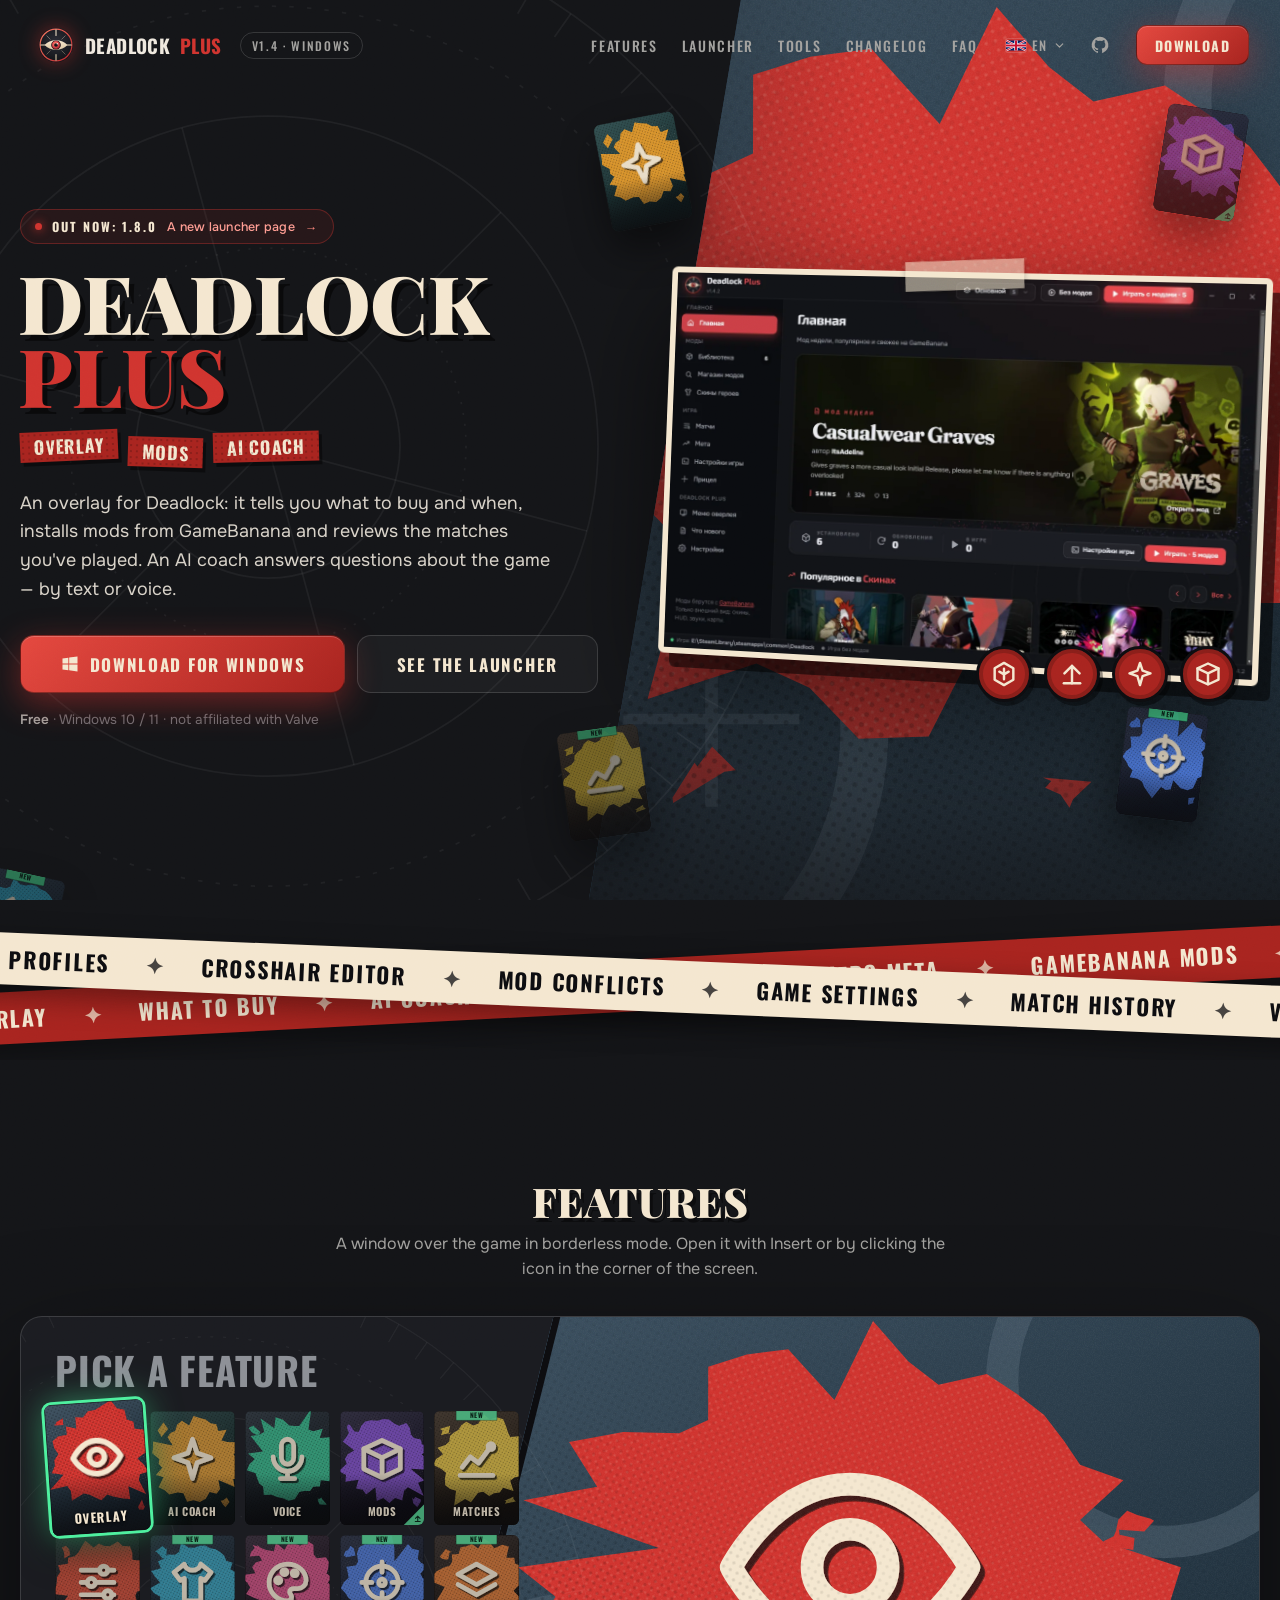
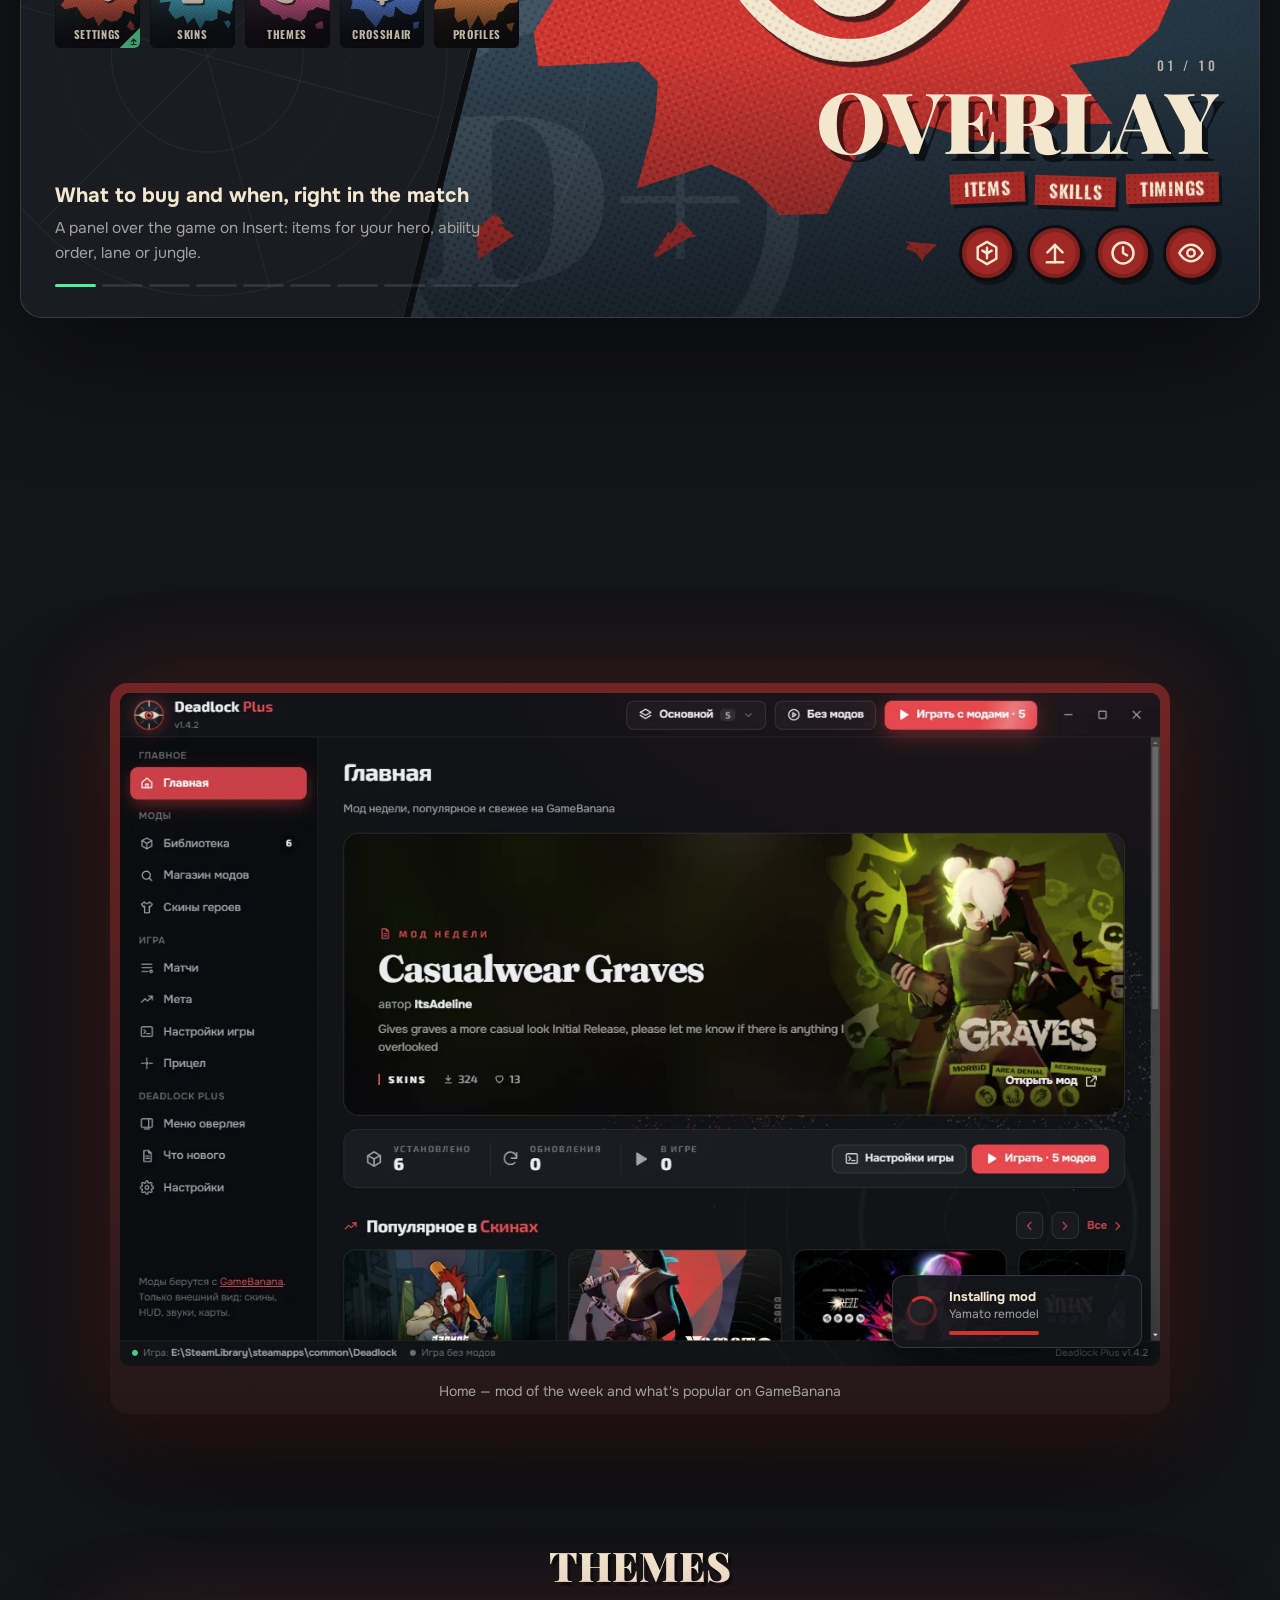
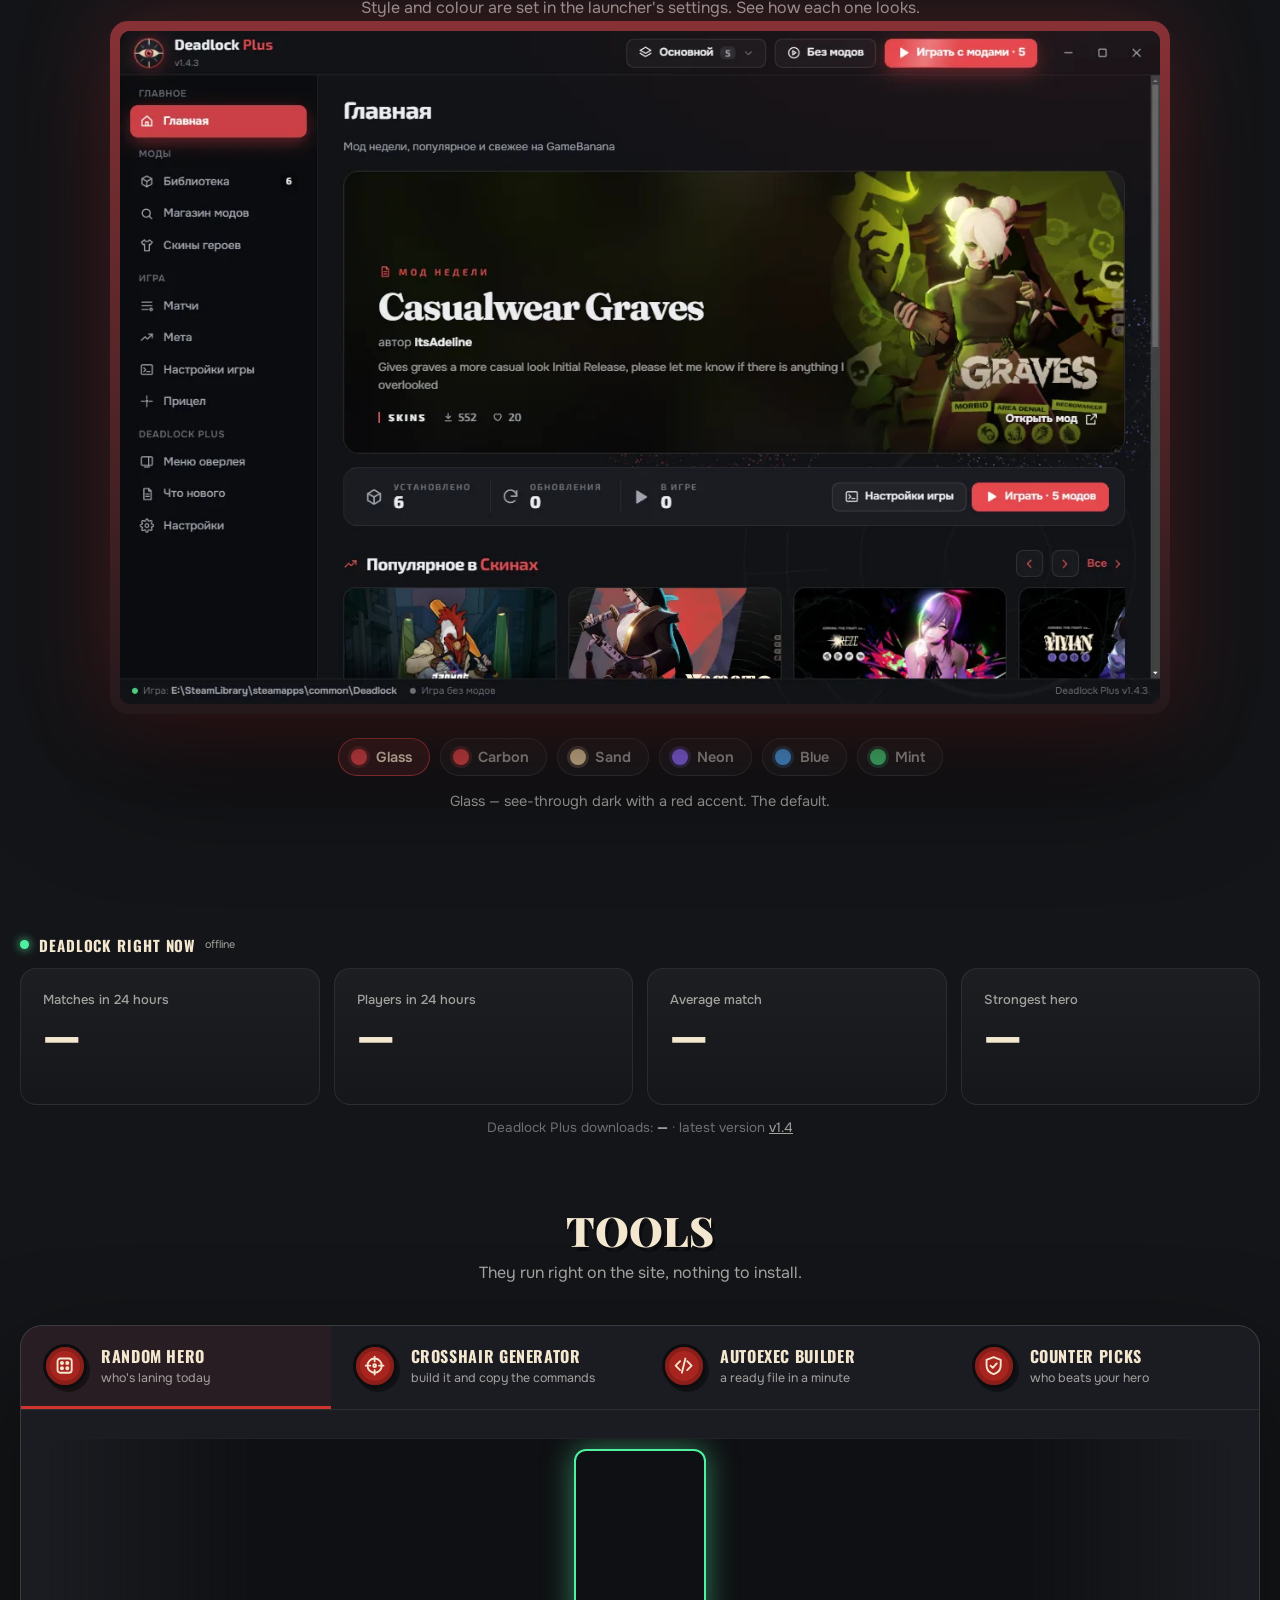
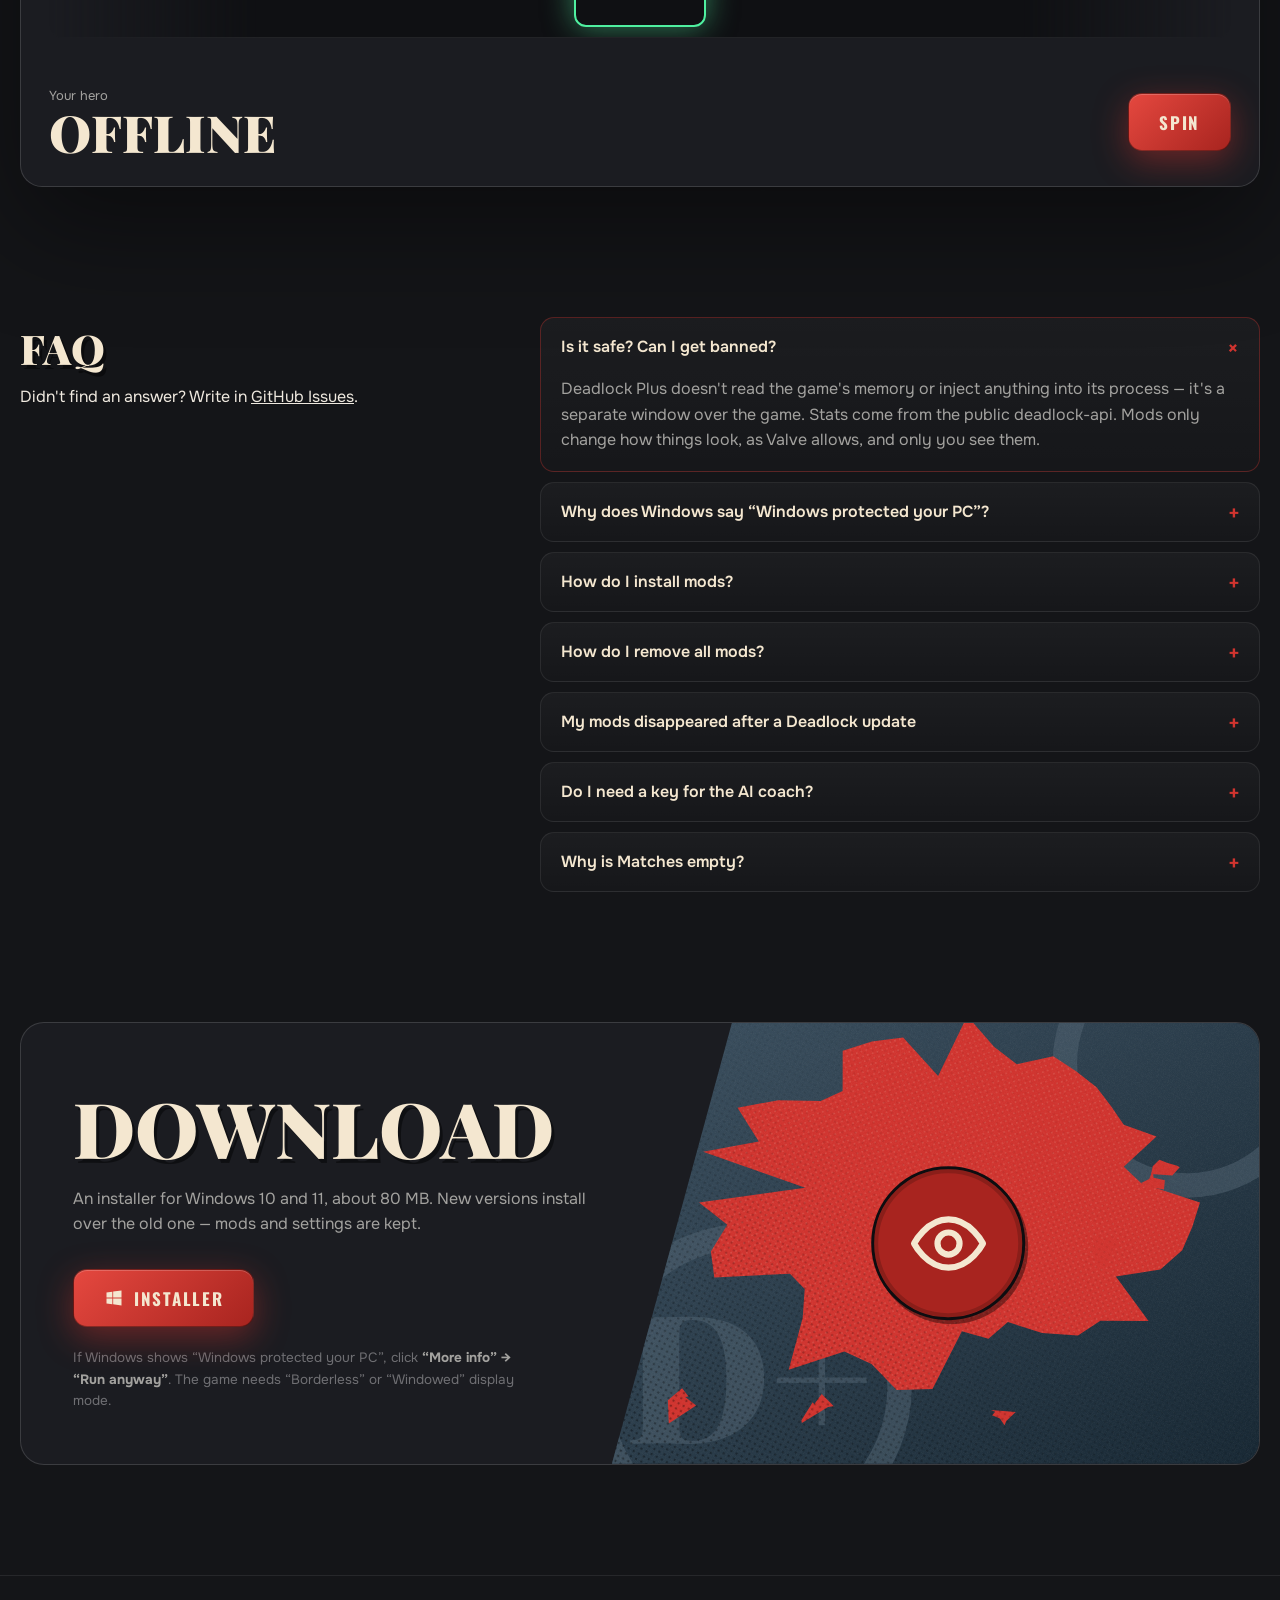
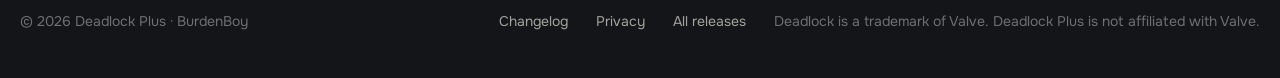
==== commit d3fc031b: "Changelog: 1.8.0 Co-Authored-By: Claude Opus 5.5 <noreply@anthropic.com>" ====
--- a/index.html
+++ b/index.html
@@ -213,7 +213,7 @@
   <a href="https://github.com/BurdenBoy/deadlockplus/releases">Все версии</a>
   <span>Deadlock — товарный знак Valve. Deadlock Plus не связан с Valve.</span>
 </div></footer>
-<script src="assets/changelog.js?v=e23b4f65"></script>
+<script src="assets/changelog.js?v=c383b5cc"></script>
 <script src="lang.js?v=3c82e660"></script>
 <script src="assets/features.js?v=25e47295"></script>
 <script src="fx.js?v=adaf25cf"></script>
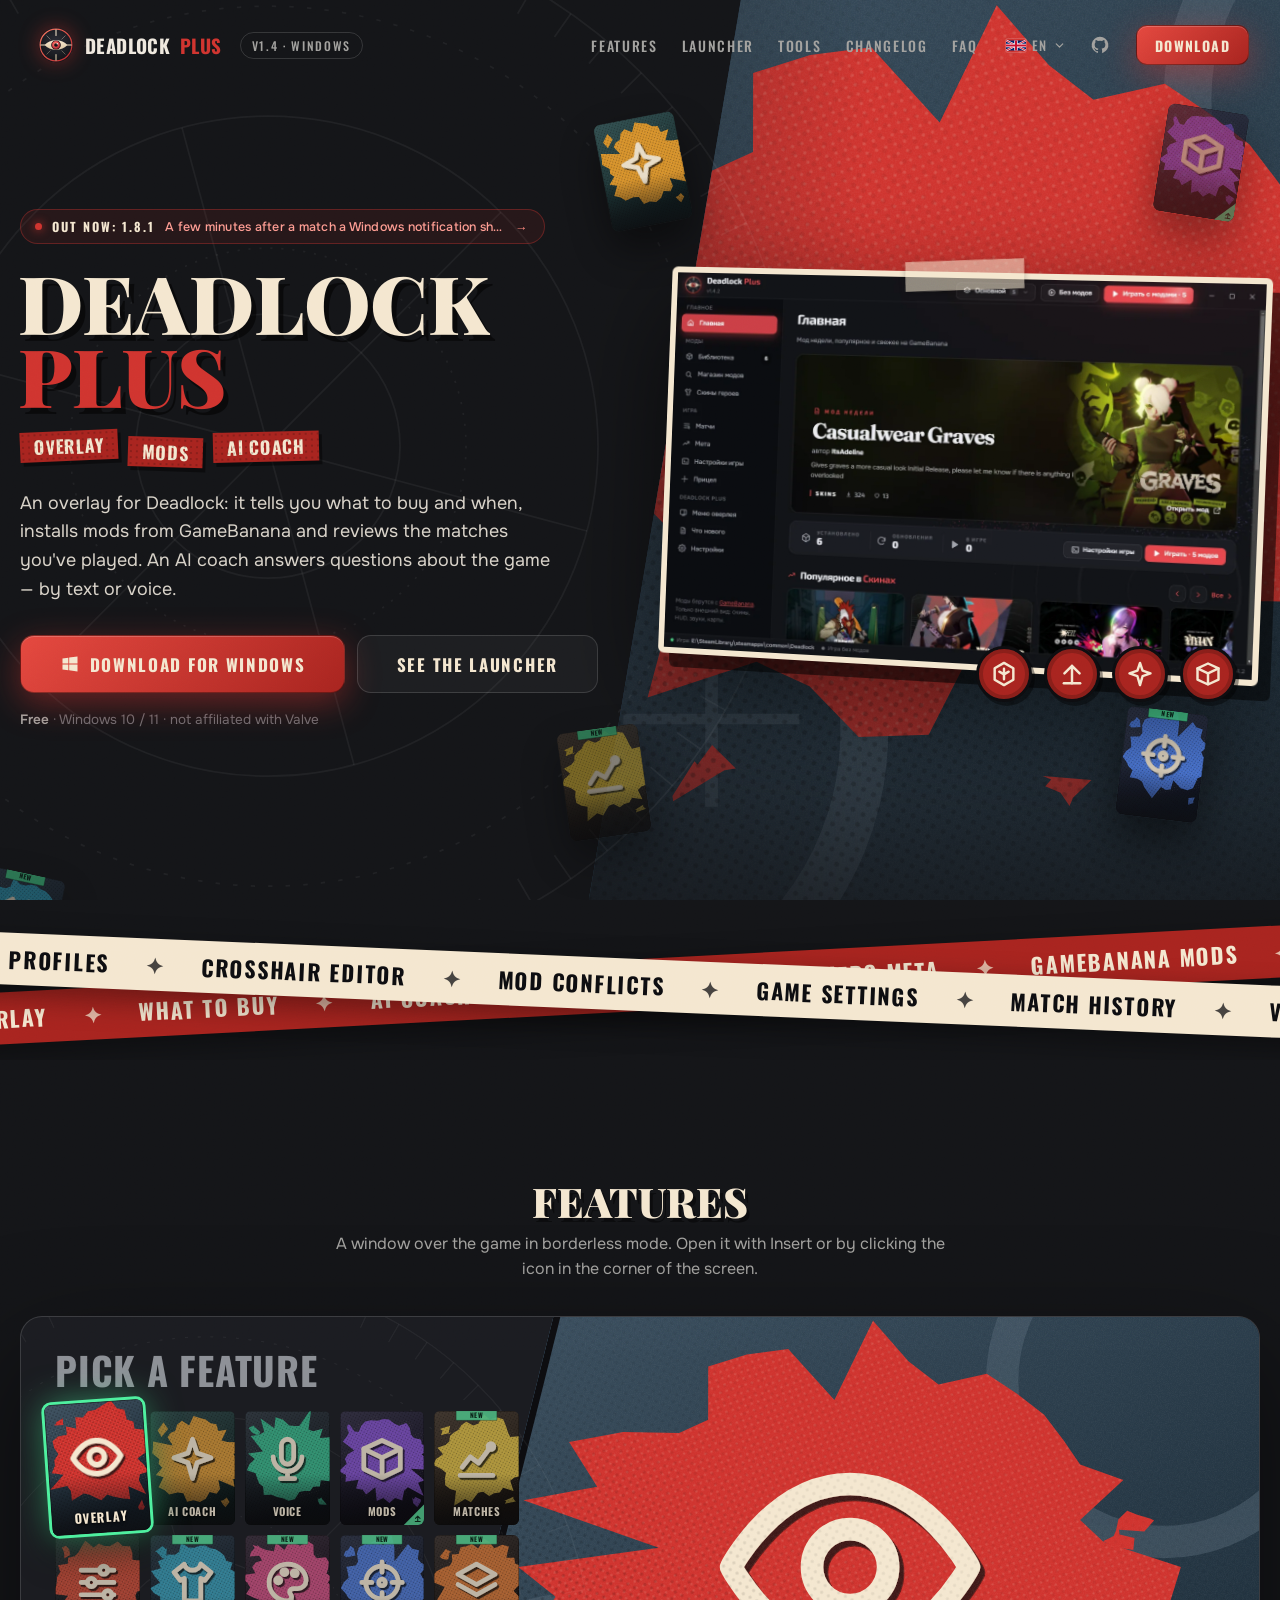
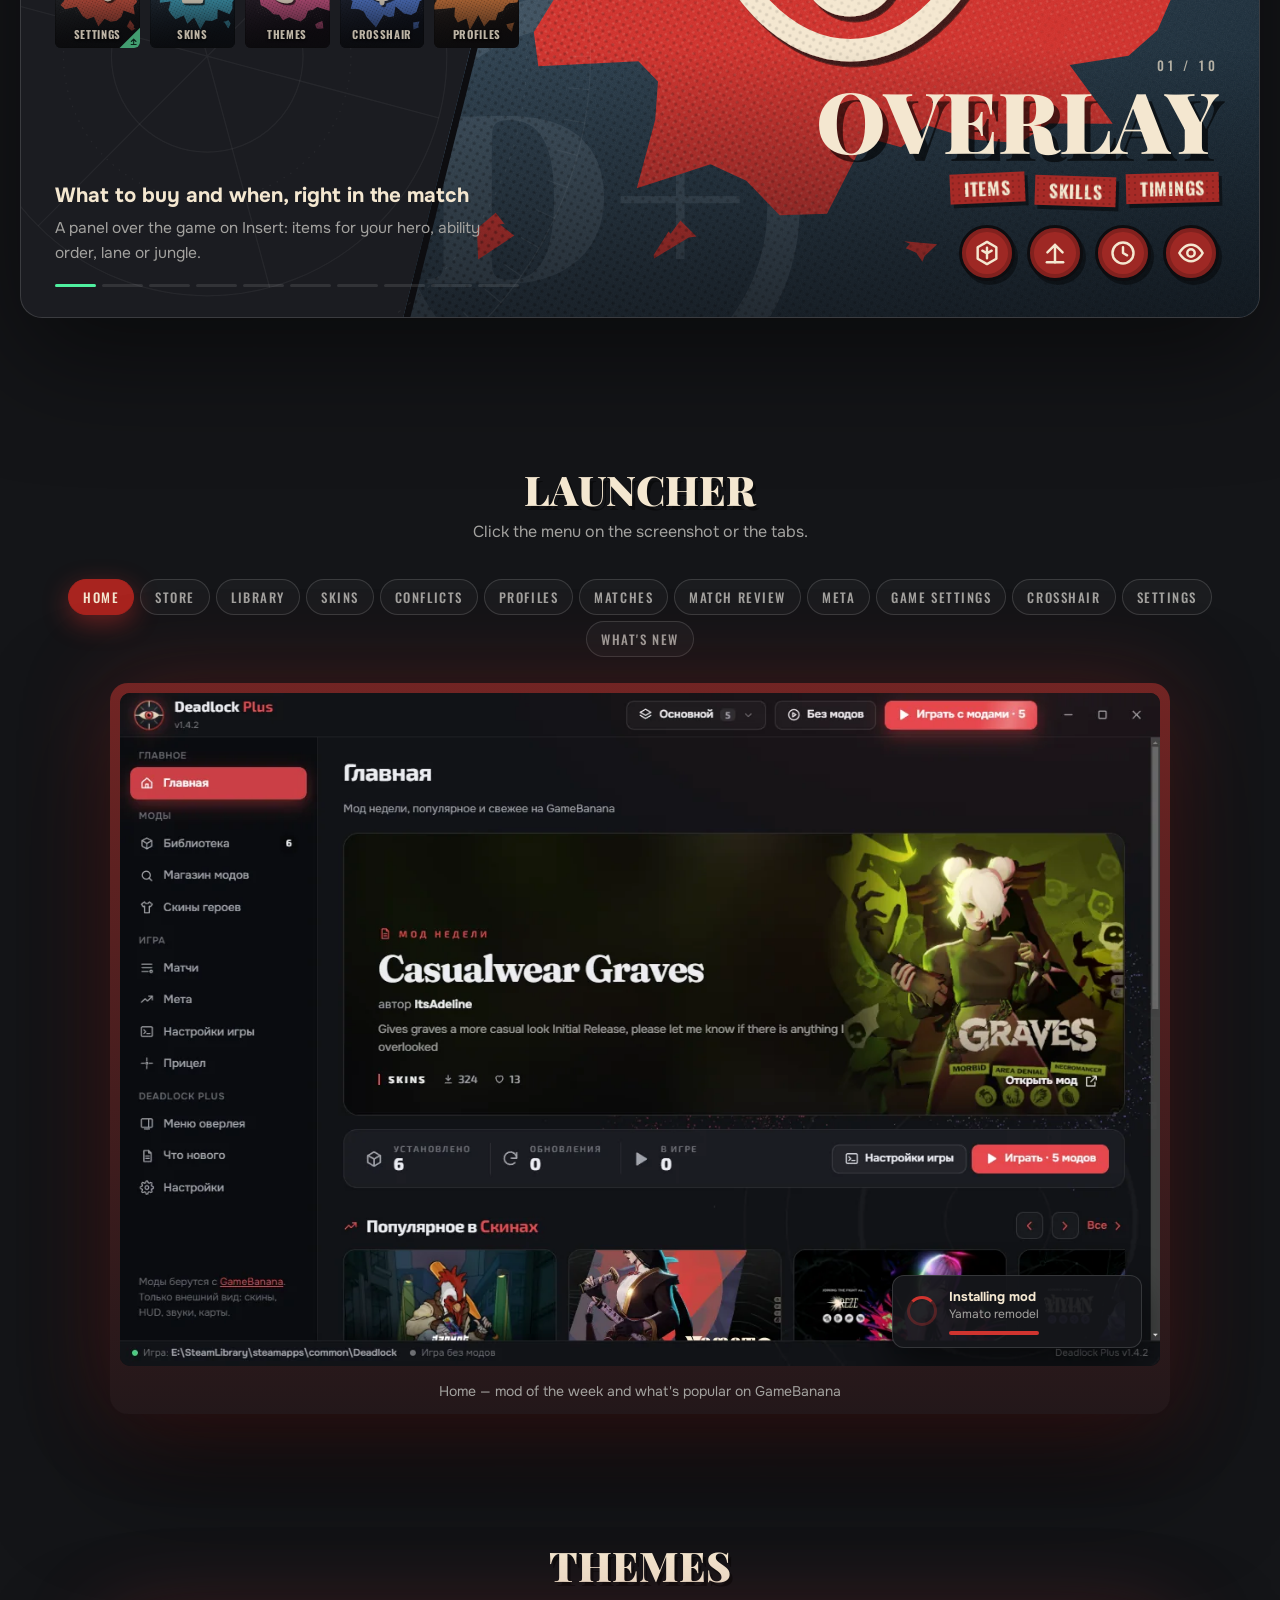
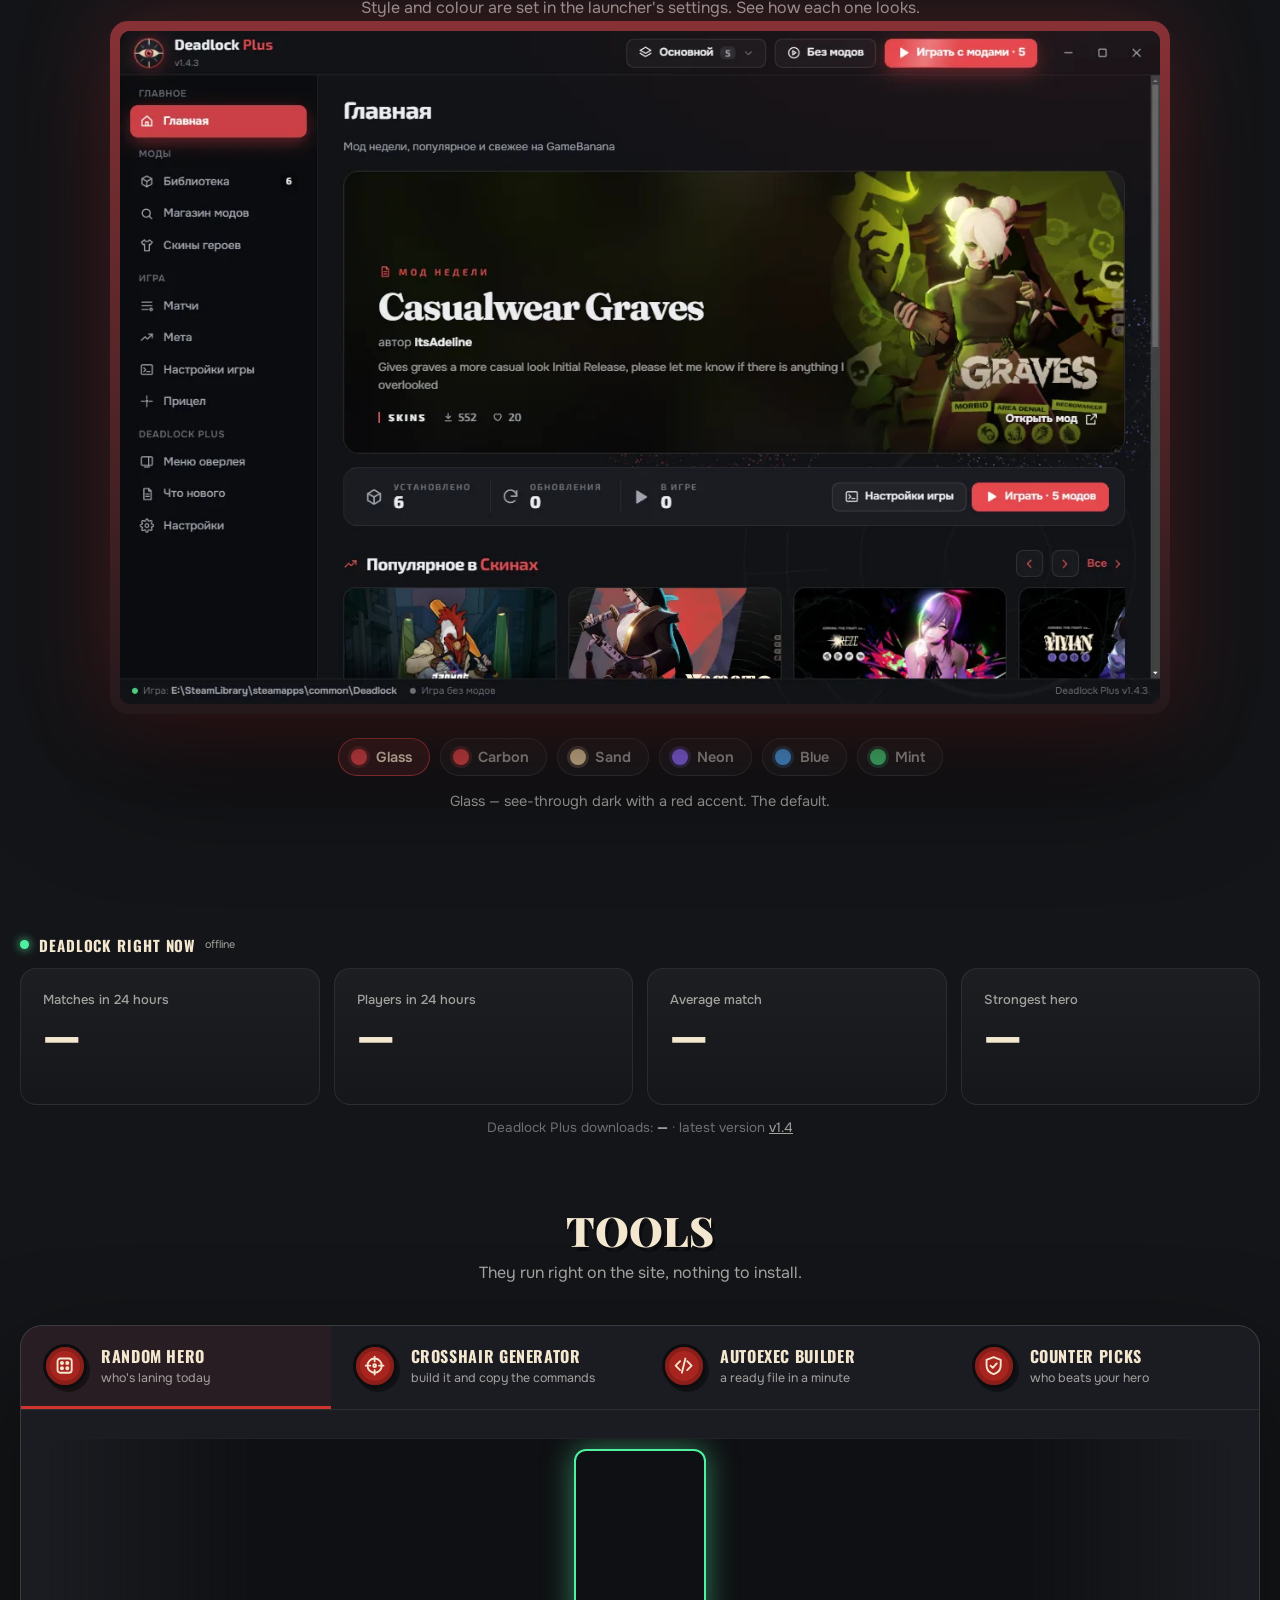
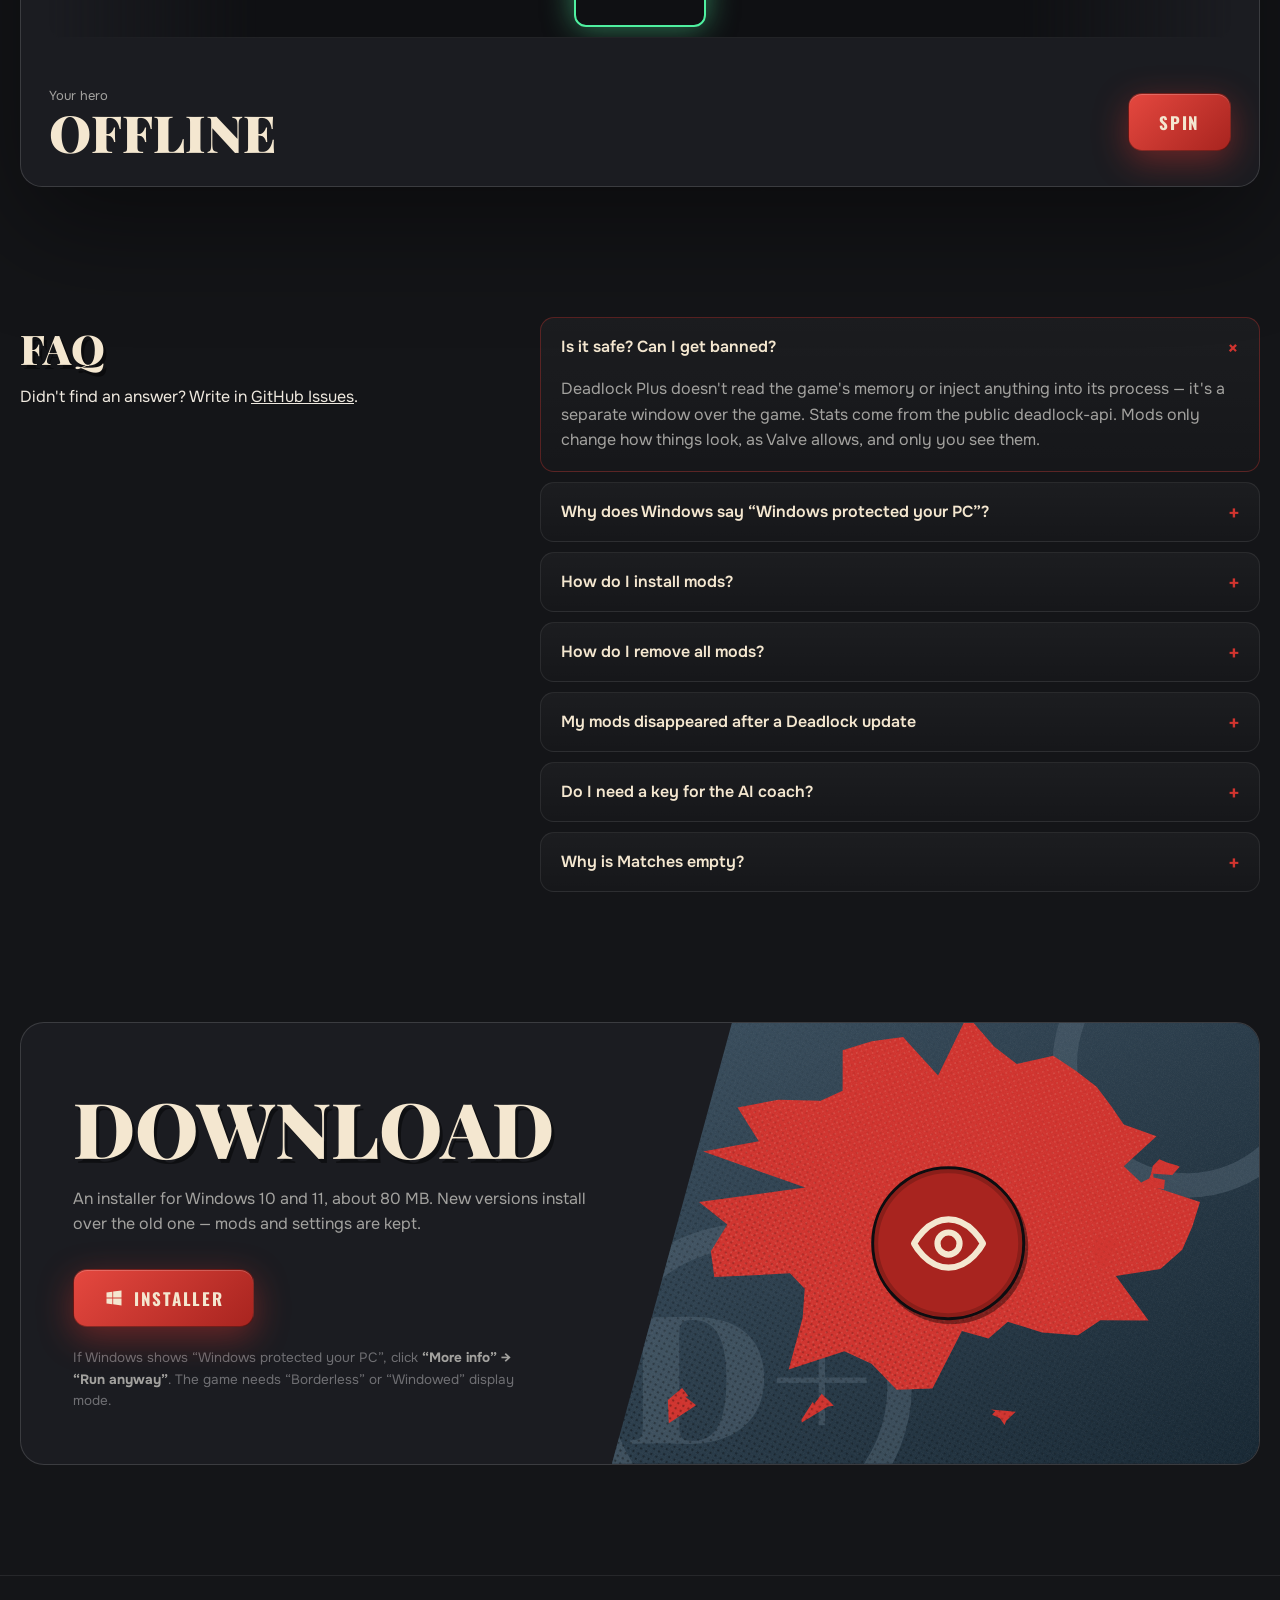
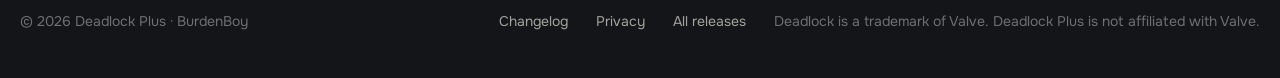
==== commit 57ac31a9: "Changelog: 1.8.1 Co-Authored-By: Claude Opus 5.5 <noreply@anthropic.com>" ====
--- a/index.html
+++ b/index.html
@@ -213,7 +213,7 @@
   <a href="https://github.com/BurdenBoy/deadlockplus/releases">Все версии</a>
   <span>Deadlock — товарный знак Valve. Deadlock Plus не связан с Valve.</span>
 </div></footer>
-<script src="assets/changelog.js?v=c383b5cc"></script>
+<script src="assets/changelog.js?v=11a3af09"></script>
 <script src="lang.js?v=3c82e660"></script>
 <script src="assets/features.js?v=25e47295"></script>
 <script src="fx.js?v=adaf25cf"></script>
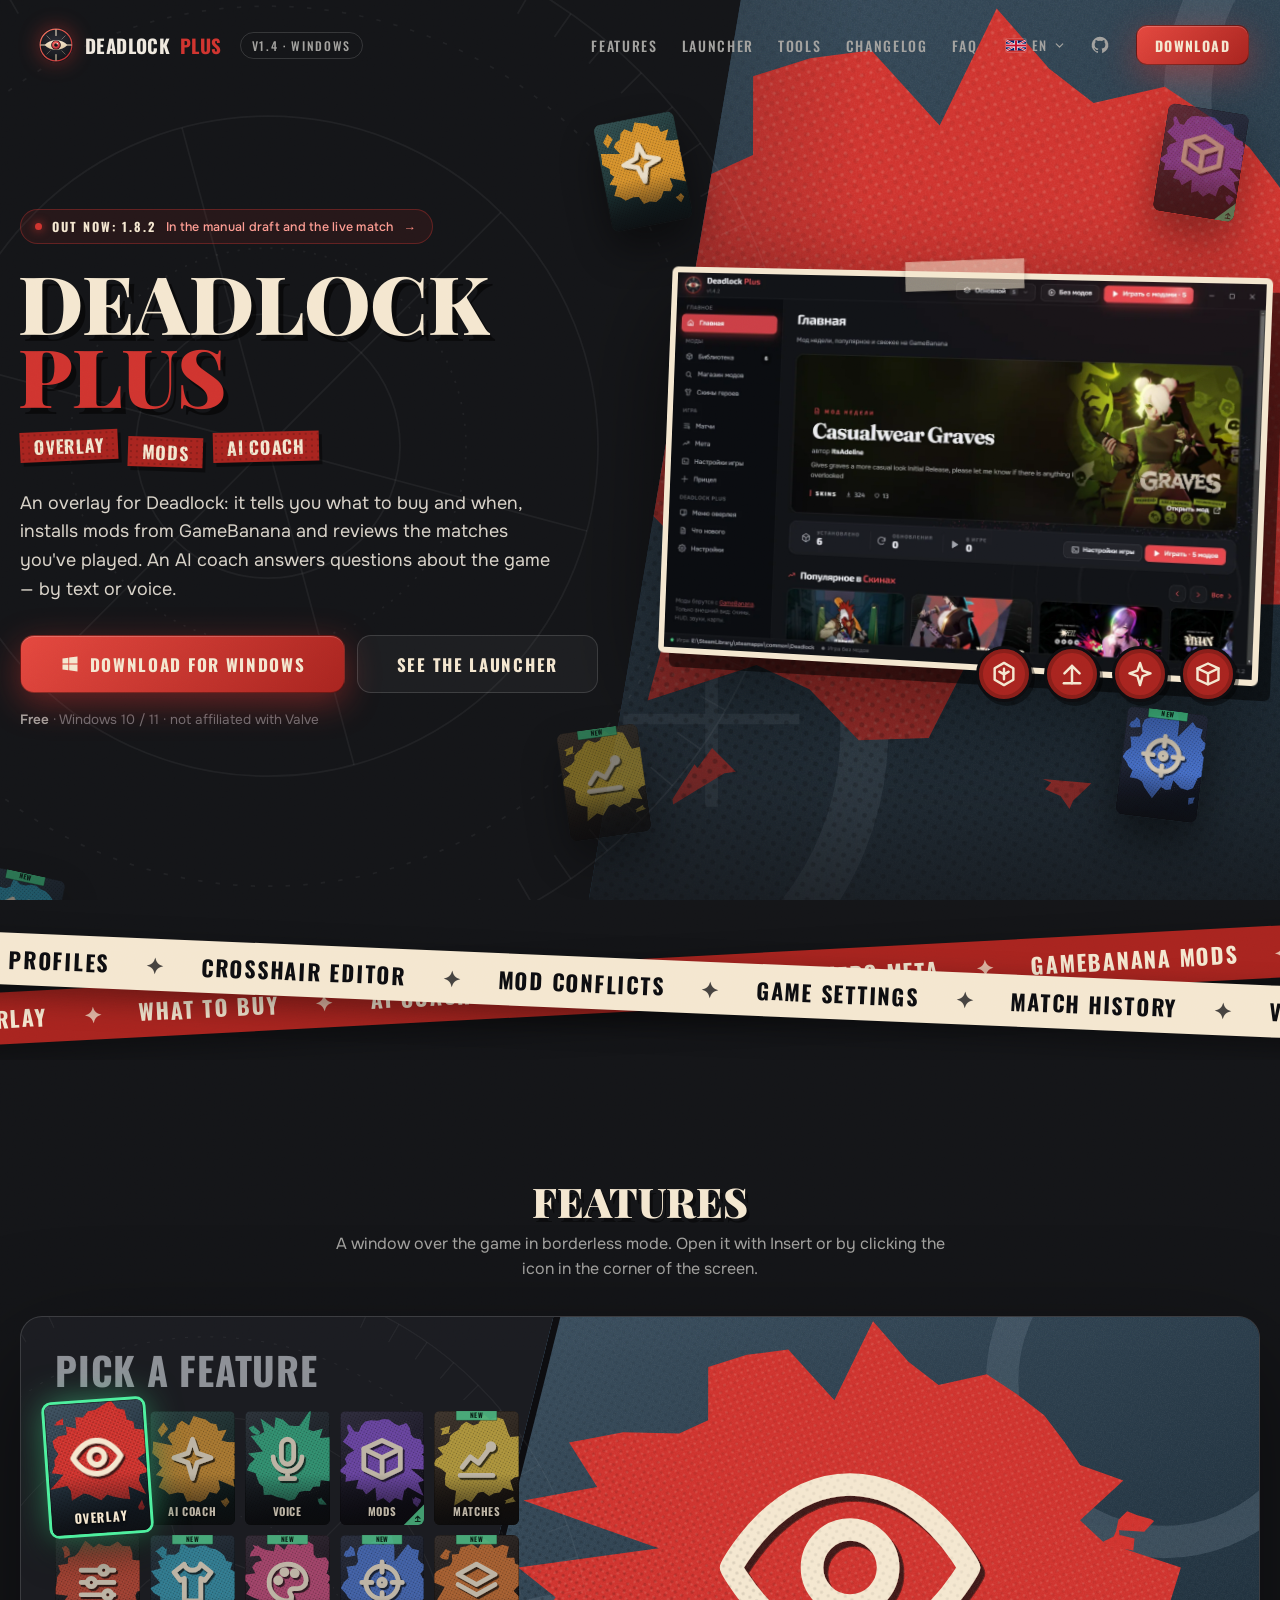
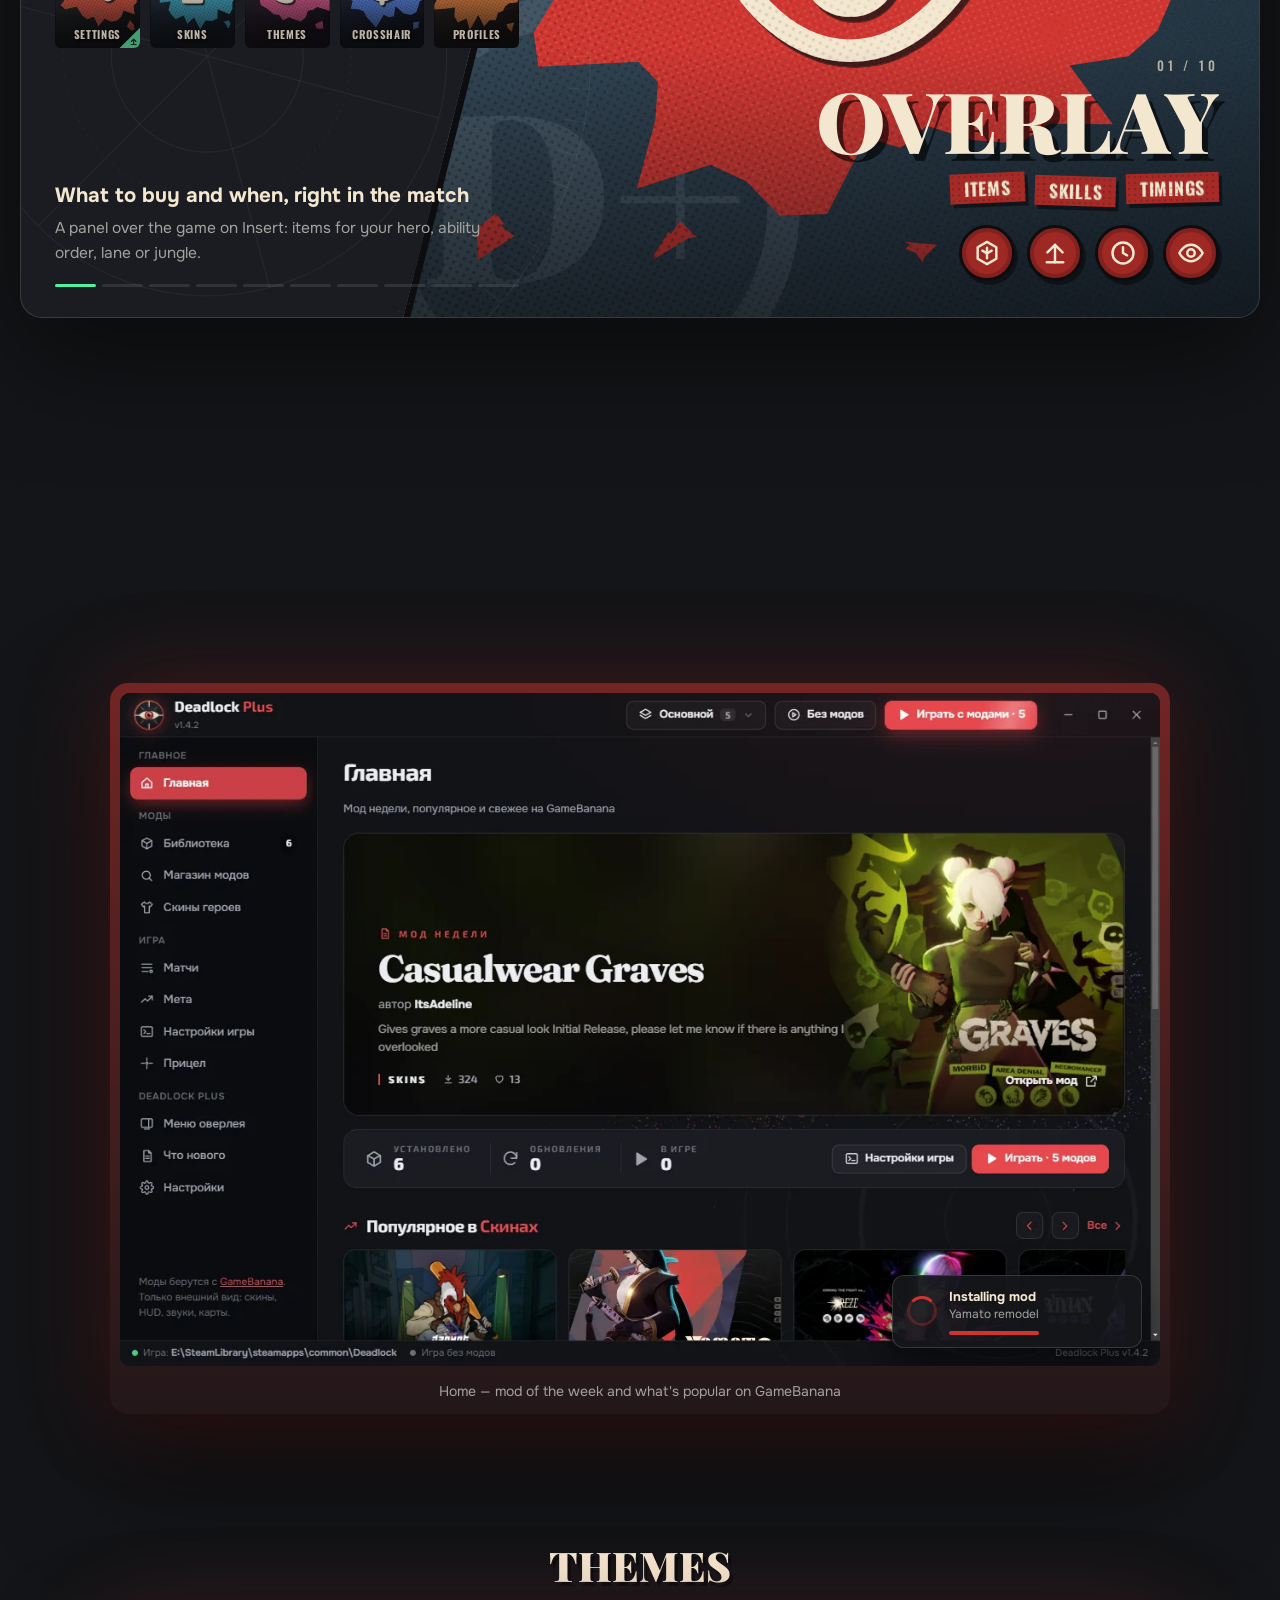
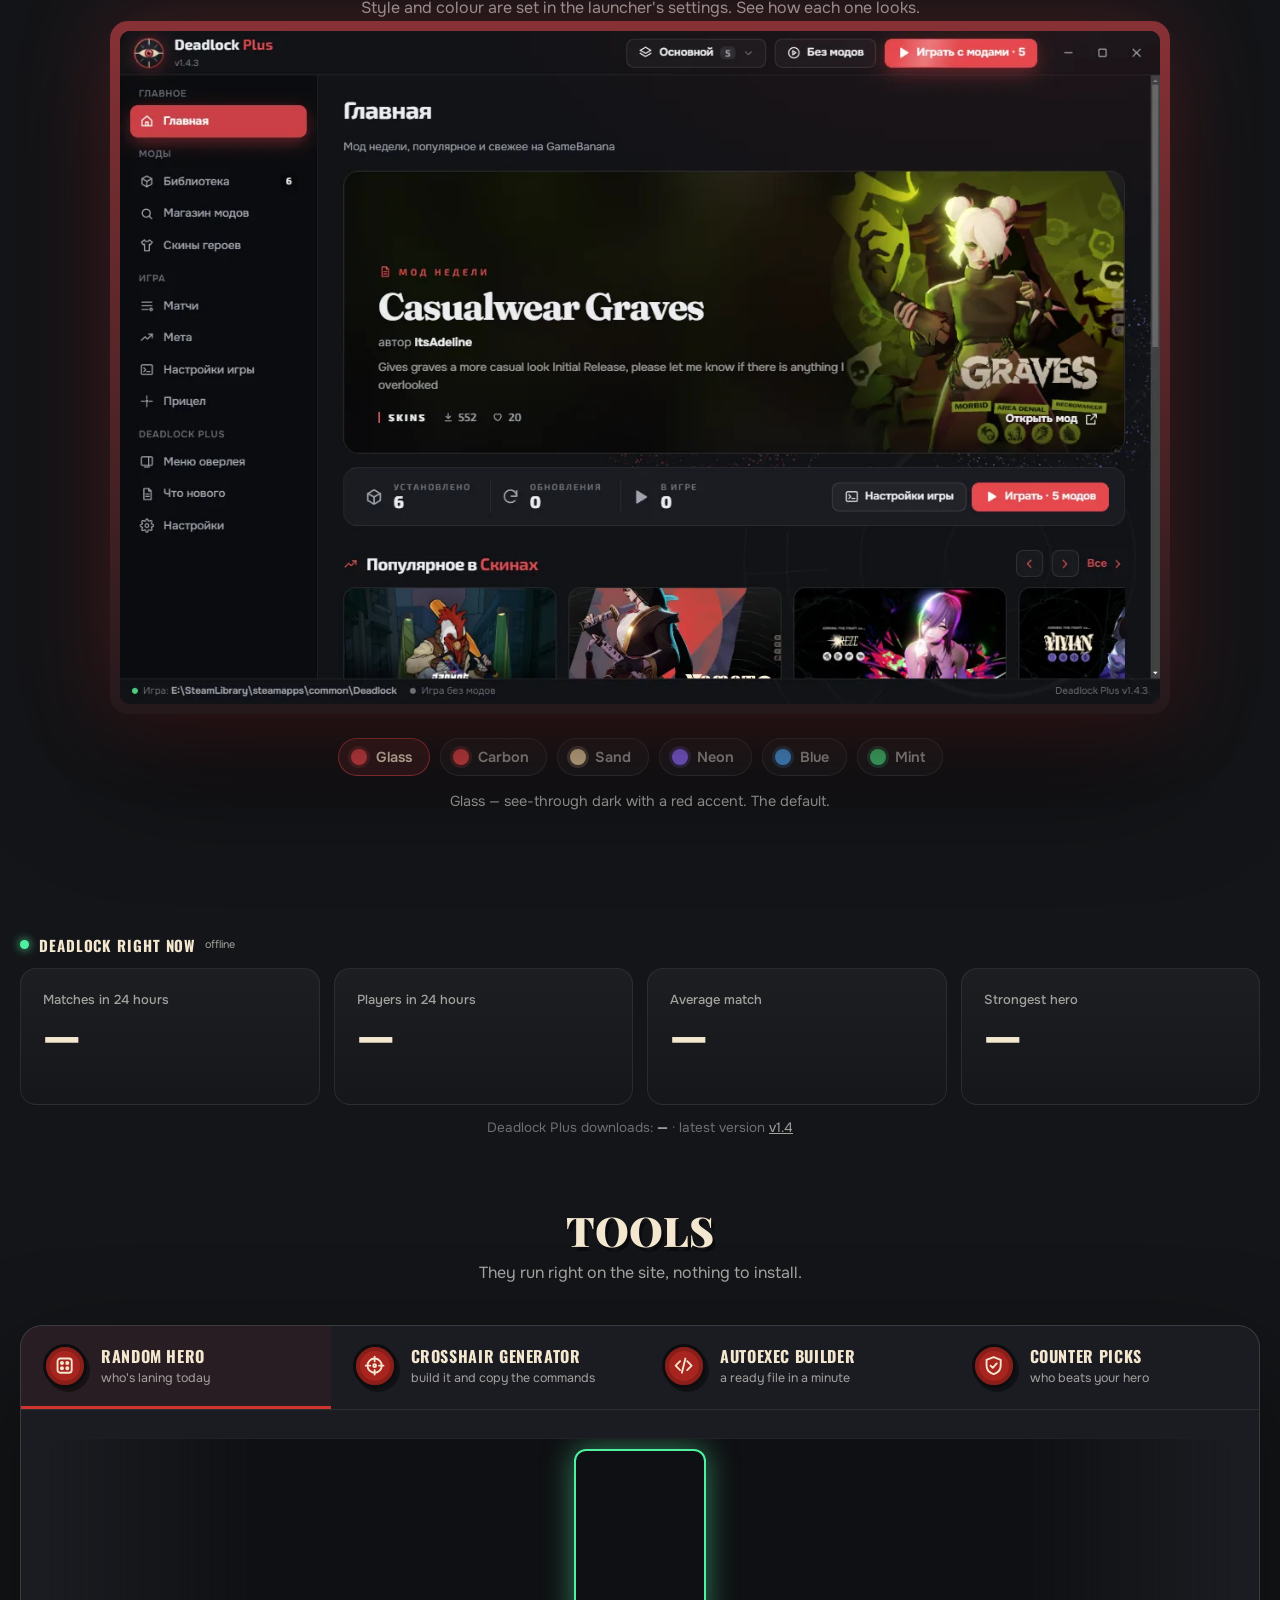
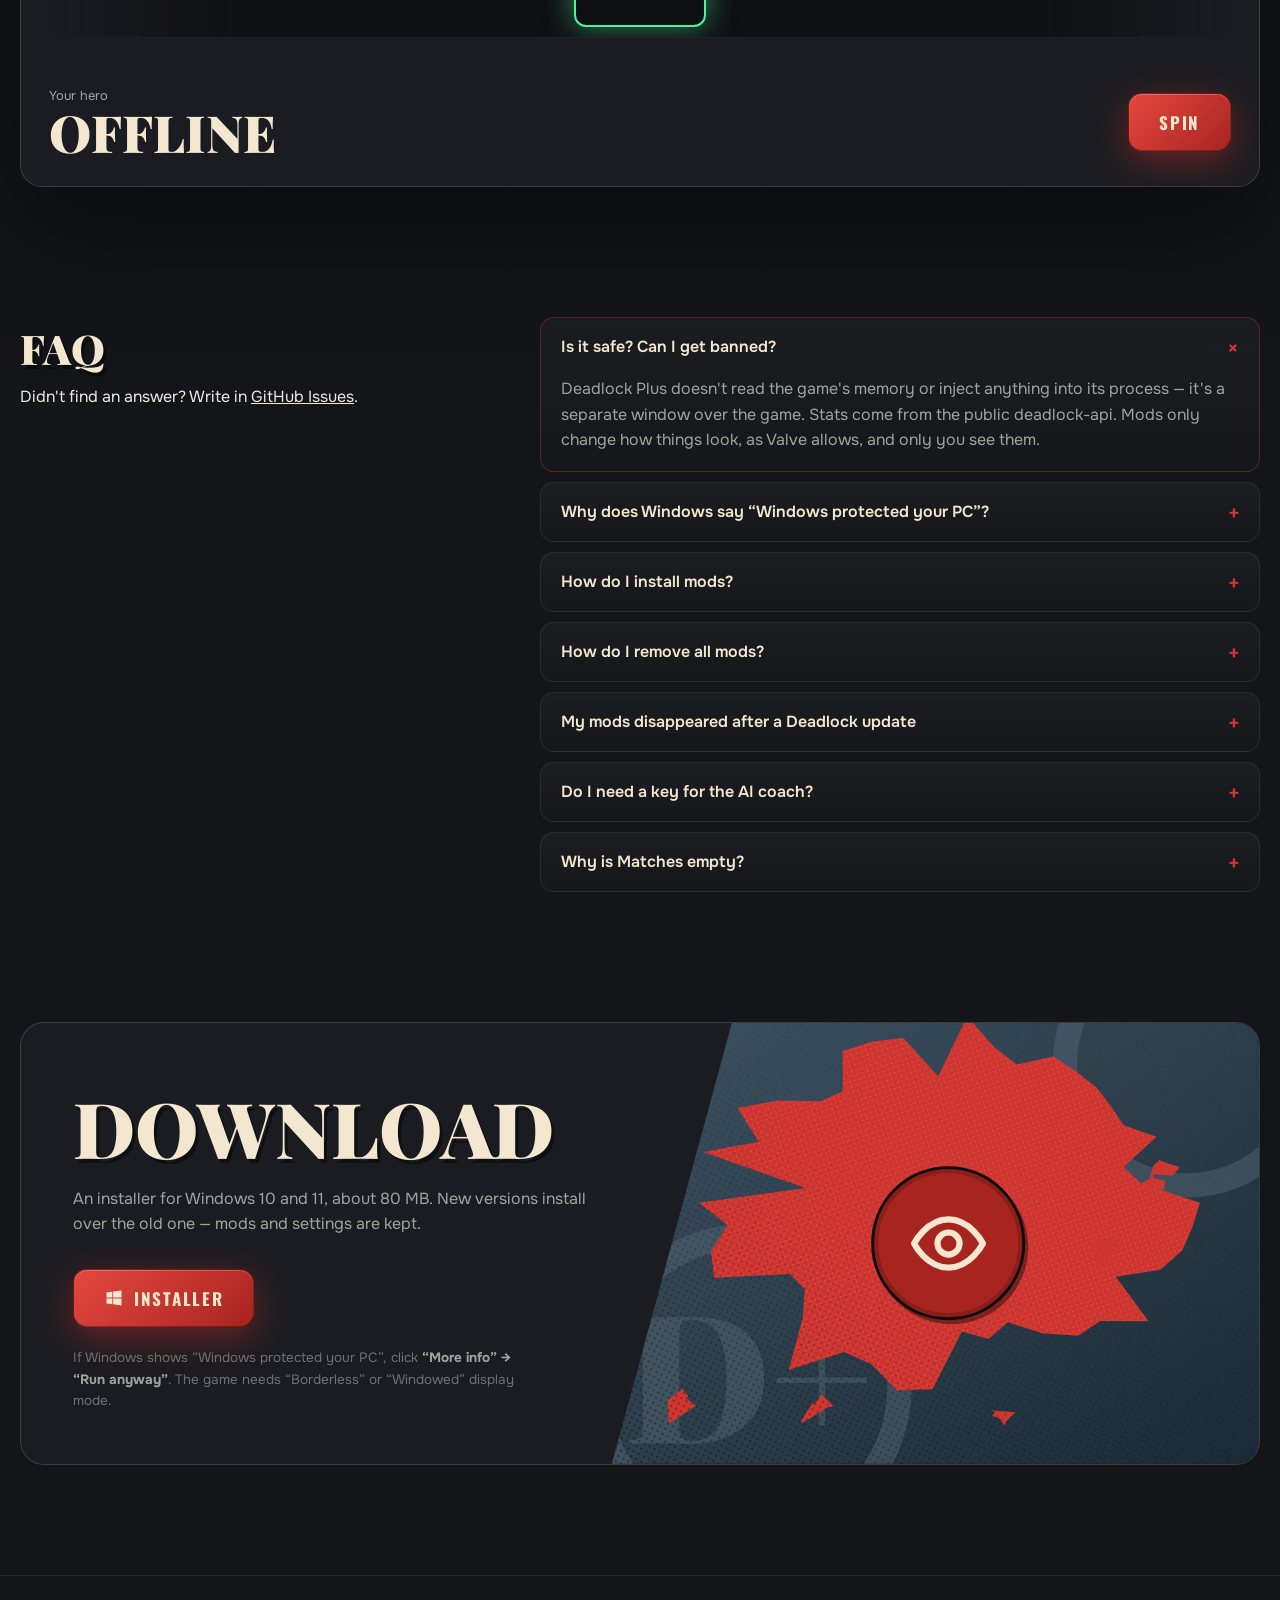
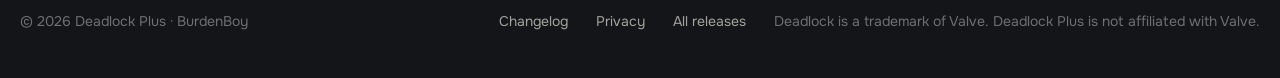
==== commit 9d423a6b: "Changelog: 1.8.2 Co-Authored-By: Claude Opus 5.5 <noreply@anthropic.com>" ====
--- a/index.html
+++ b/index.html
@@ -213,7 +213,7 @@
   <a href="https://github.com/BurdenBoy/deadlockplus/releases">Все версии</a>
   <span>Deadlock — товарный знак Valve. Deadlock Plus не связан с Valve.</span>
 </div></footer>
-<script src="assets/changelog.js?v=11a3af09"></script>
+<script src="assets/changelog.js?v=1548bf6a"></script>
 <script src="lang.js?v=3c82e660"></script>
 <script src="assets/features.js?v=25e47295"></script>
 <script src="fx.js?v=adaf25cf"></script>
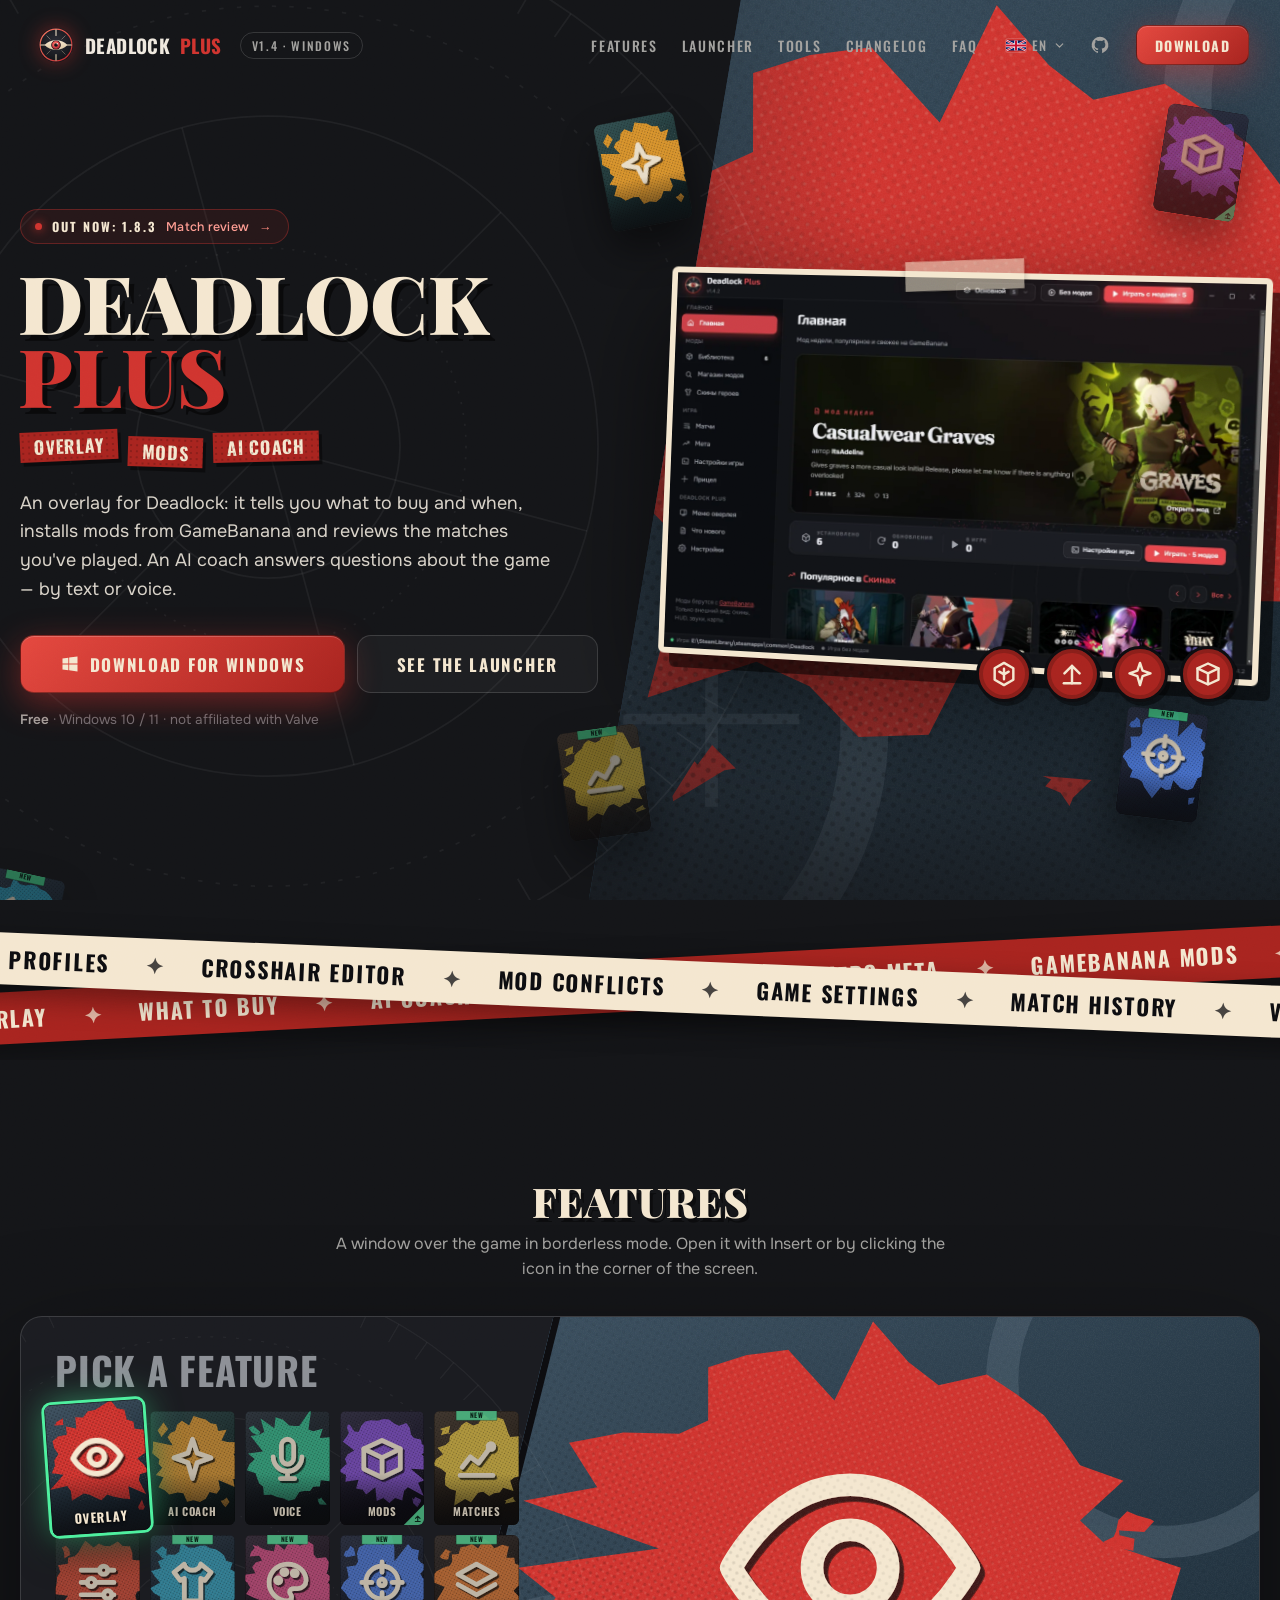
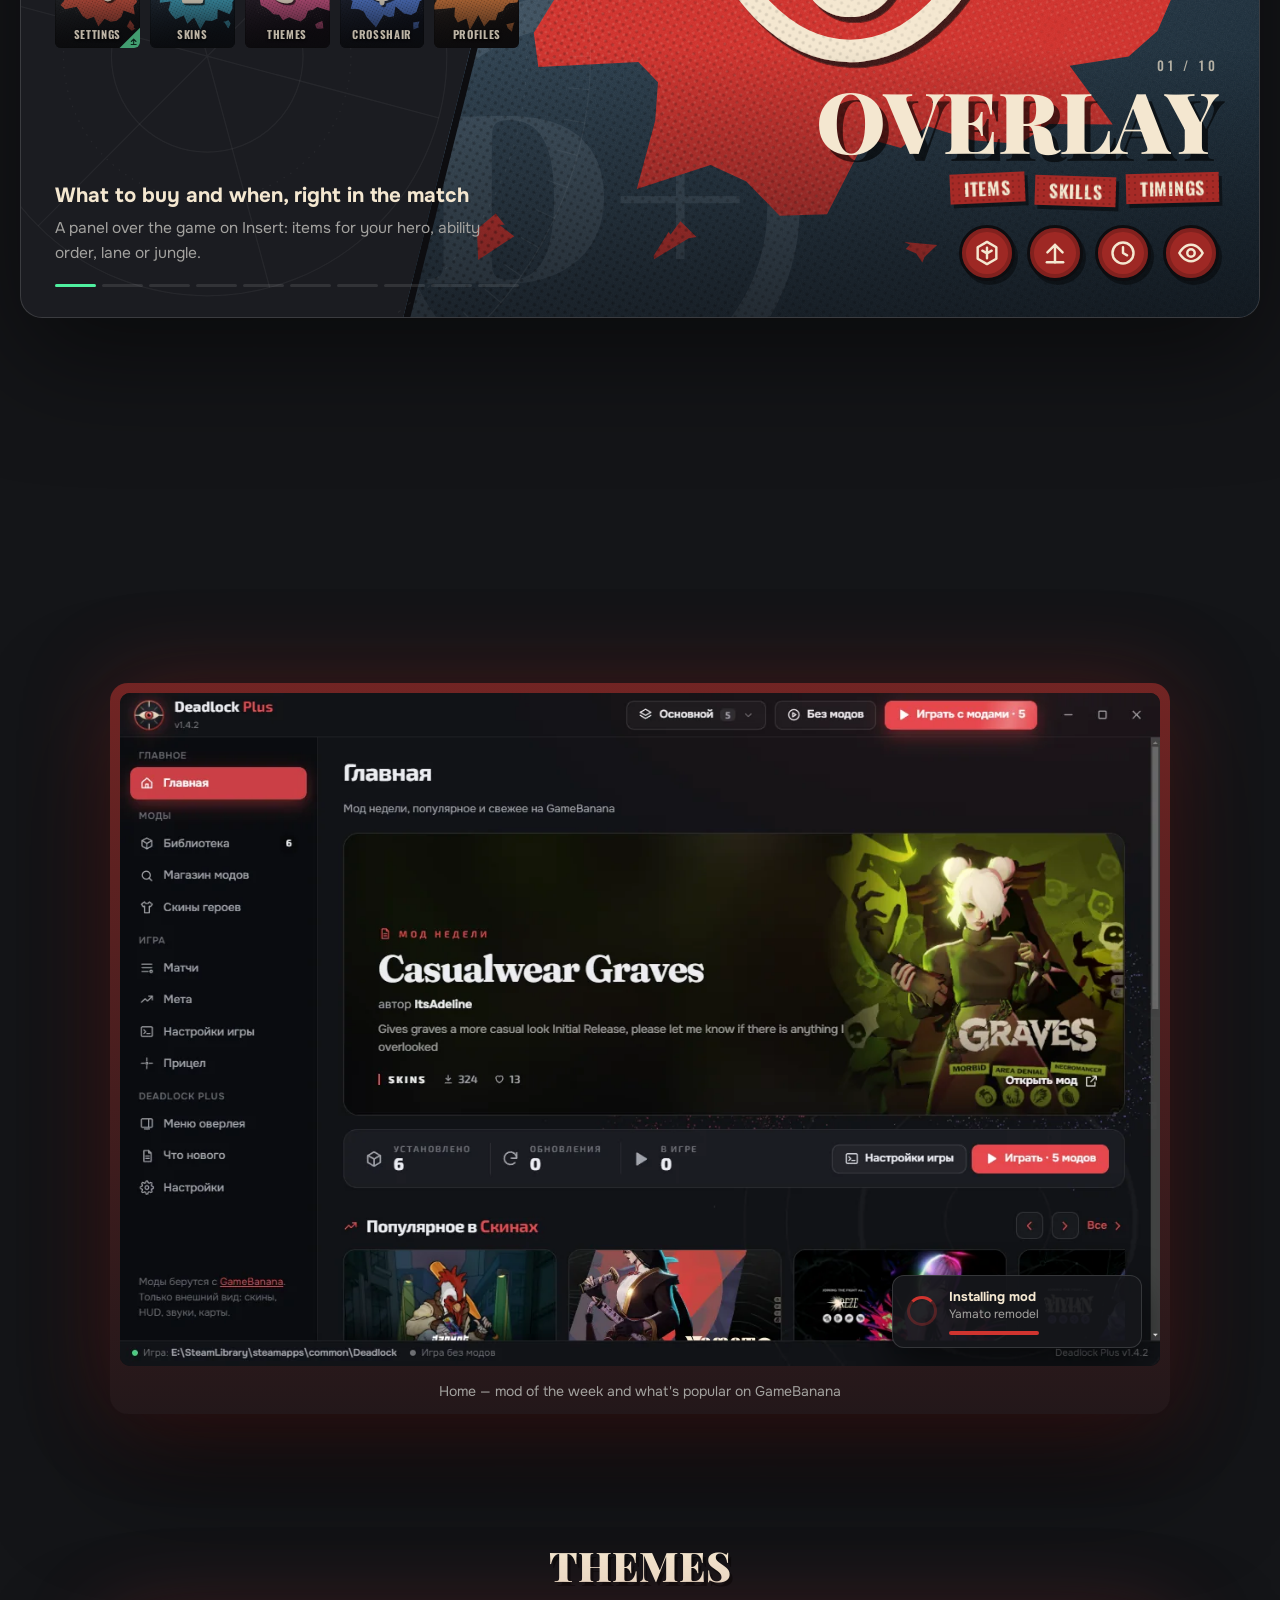
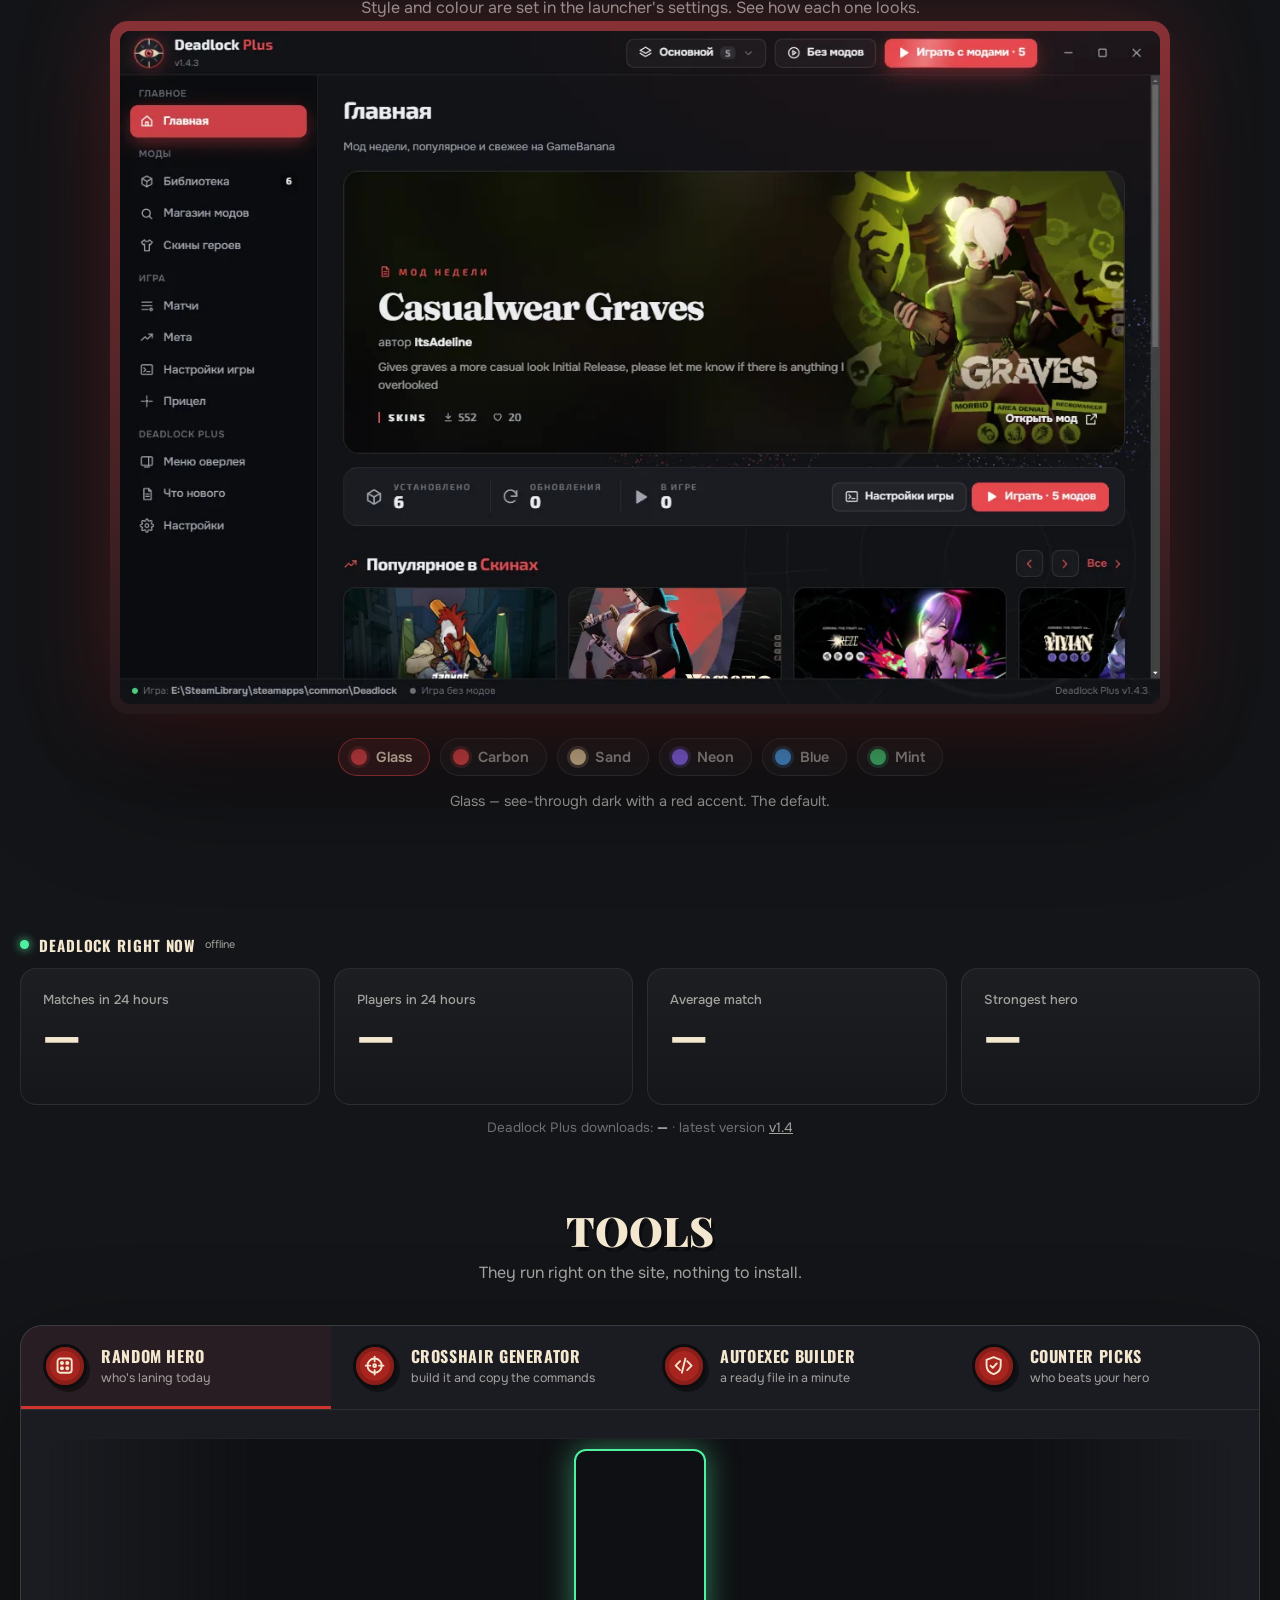
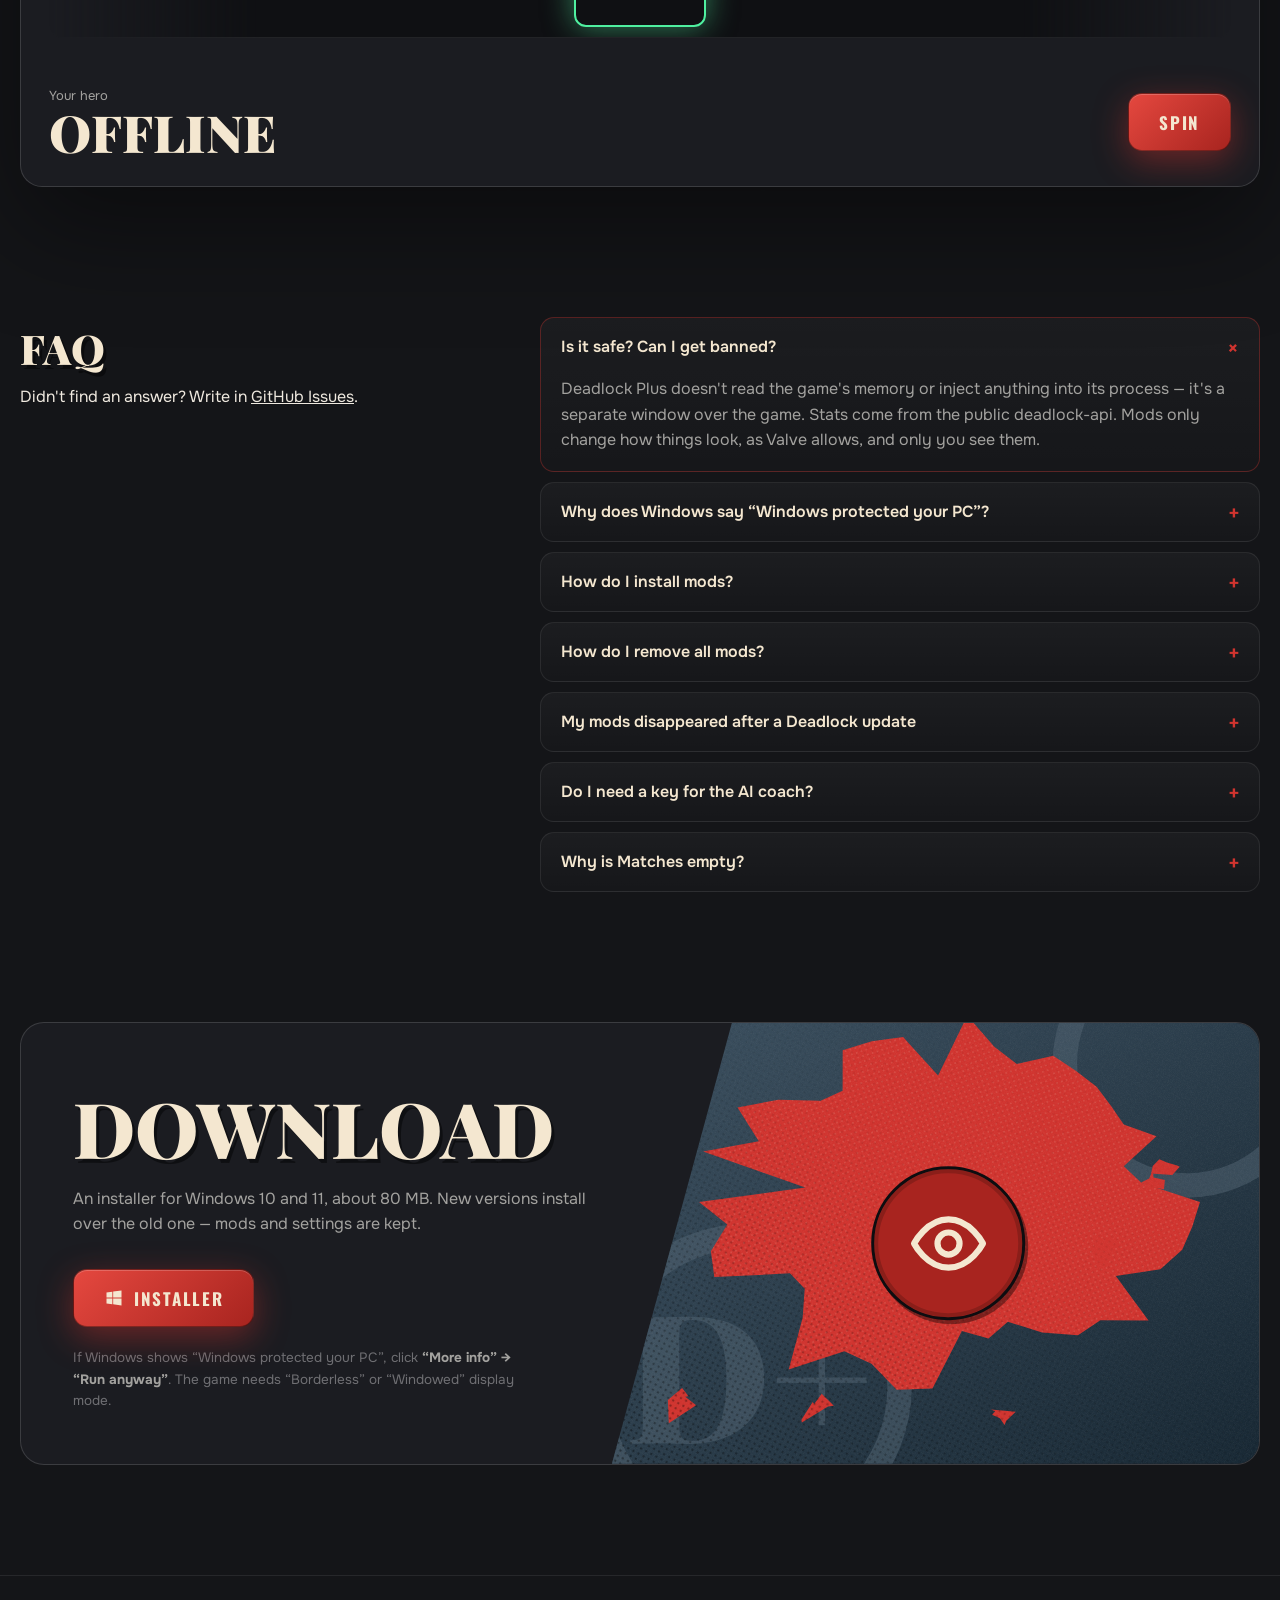
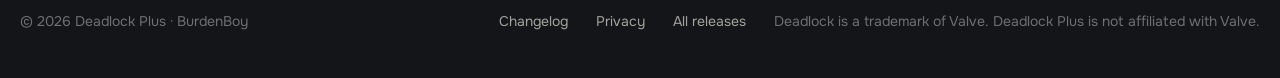
==== commit fbe249ae: "Changelog: 1.8.3 Co-Authored-By: Claude Opus 5.5 <noreply@anthropic.com>" ====
--- a/index.html
+++ b/index.html
@@ -213,7 +213,7 @@
   <a href="https://github.com/BurdenBoy/deadlockplus/releases">Все версии</a>
   <span>Deadlock — товарный знак Valve. Deadlock Plus не связан с Valve.</span>
 </div></footer>
-<script src="assets/changelog.js?v=1548bf6a"></script>
+<script src="assets/changelog.js?v=aad3cd71"></script>
 <script src="lang.js?v=3c82e660"></script>
 <script src="assets/features.js?v=25e47295"></script>
 <script src="fx.js?v=adaf25cf"></script>
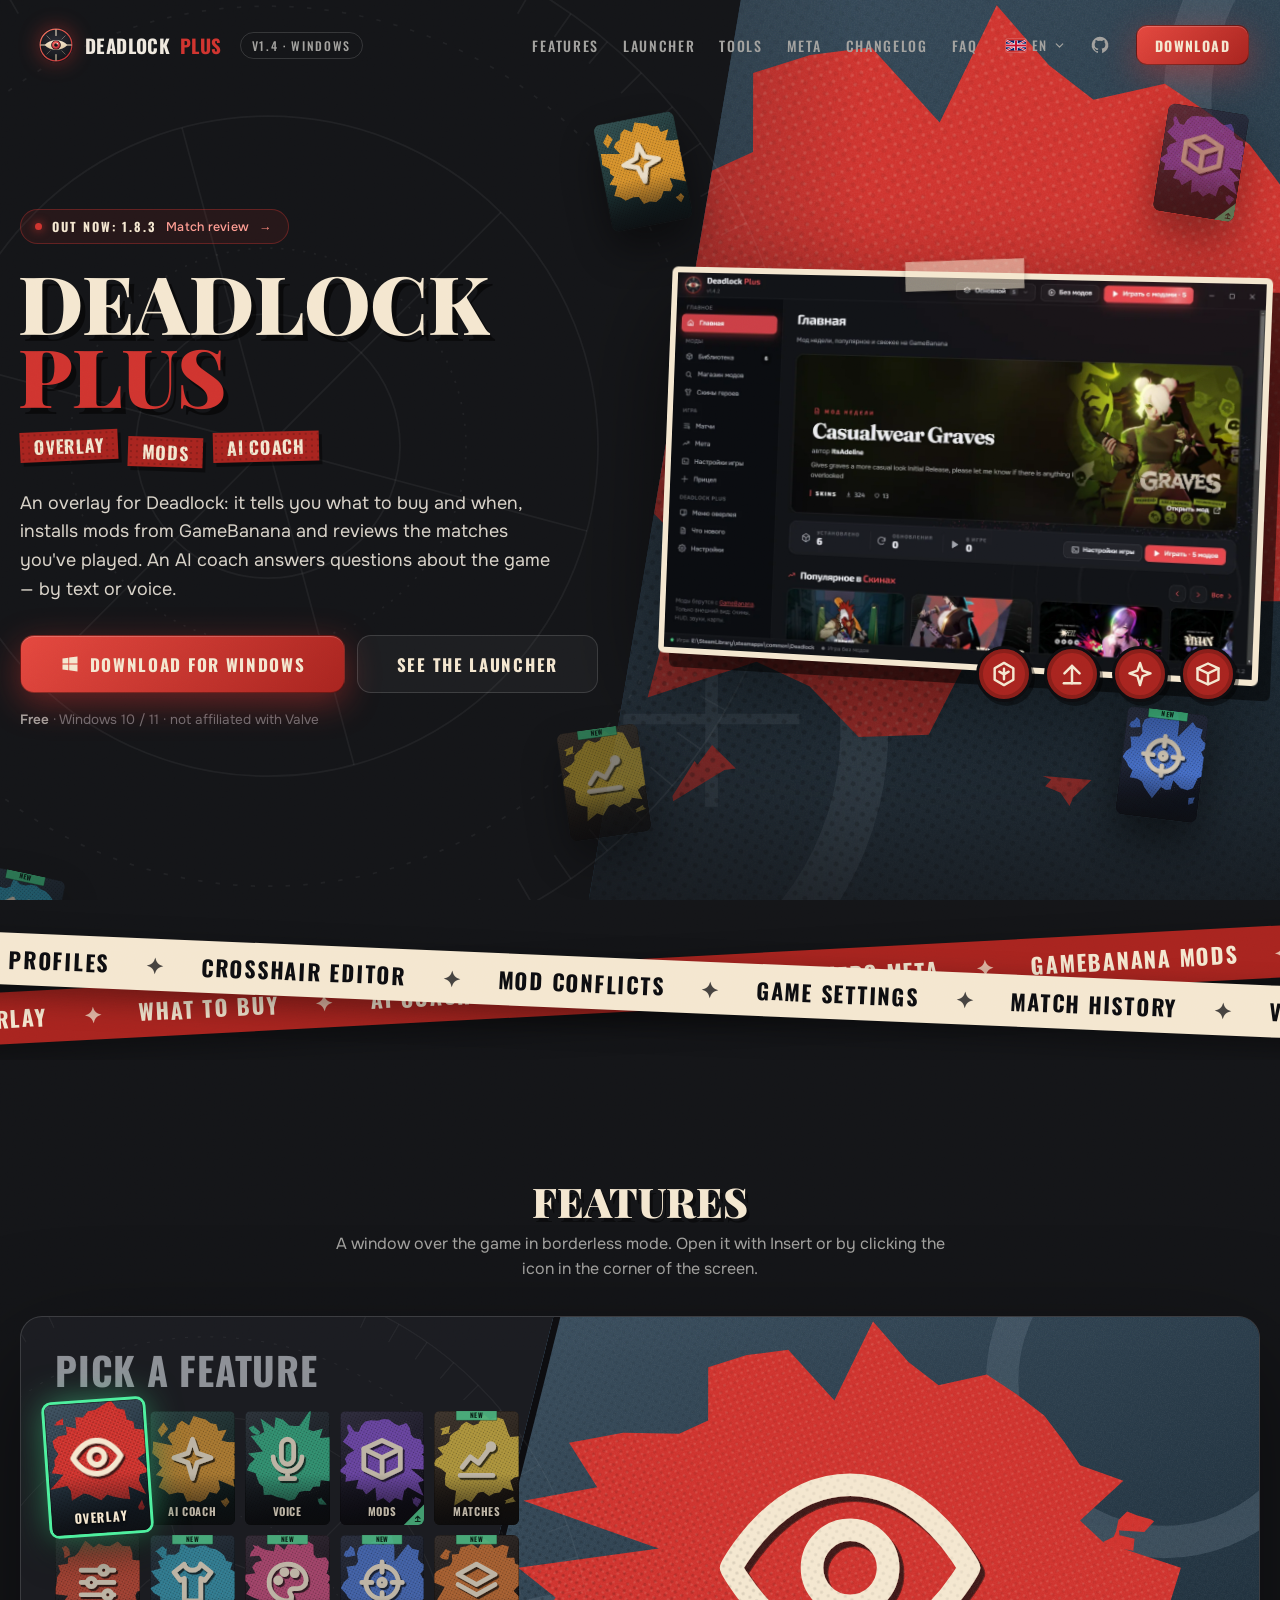
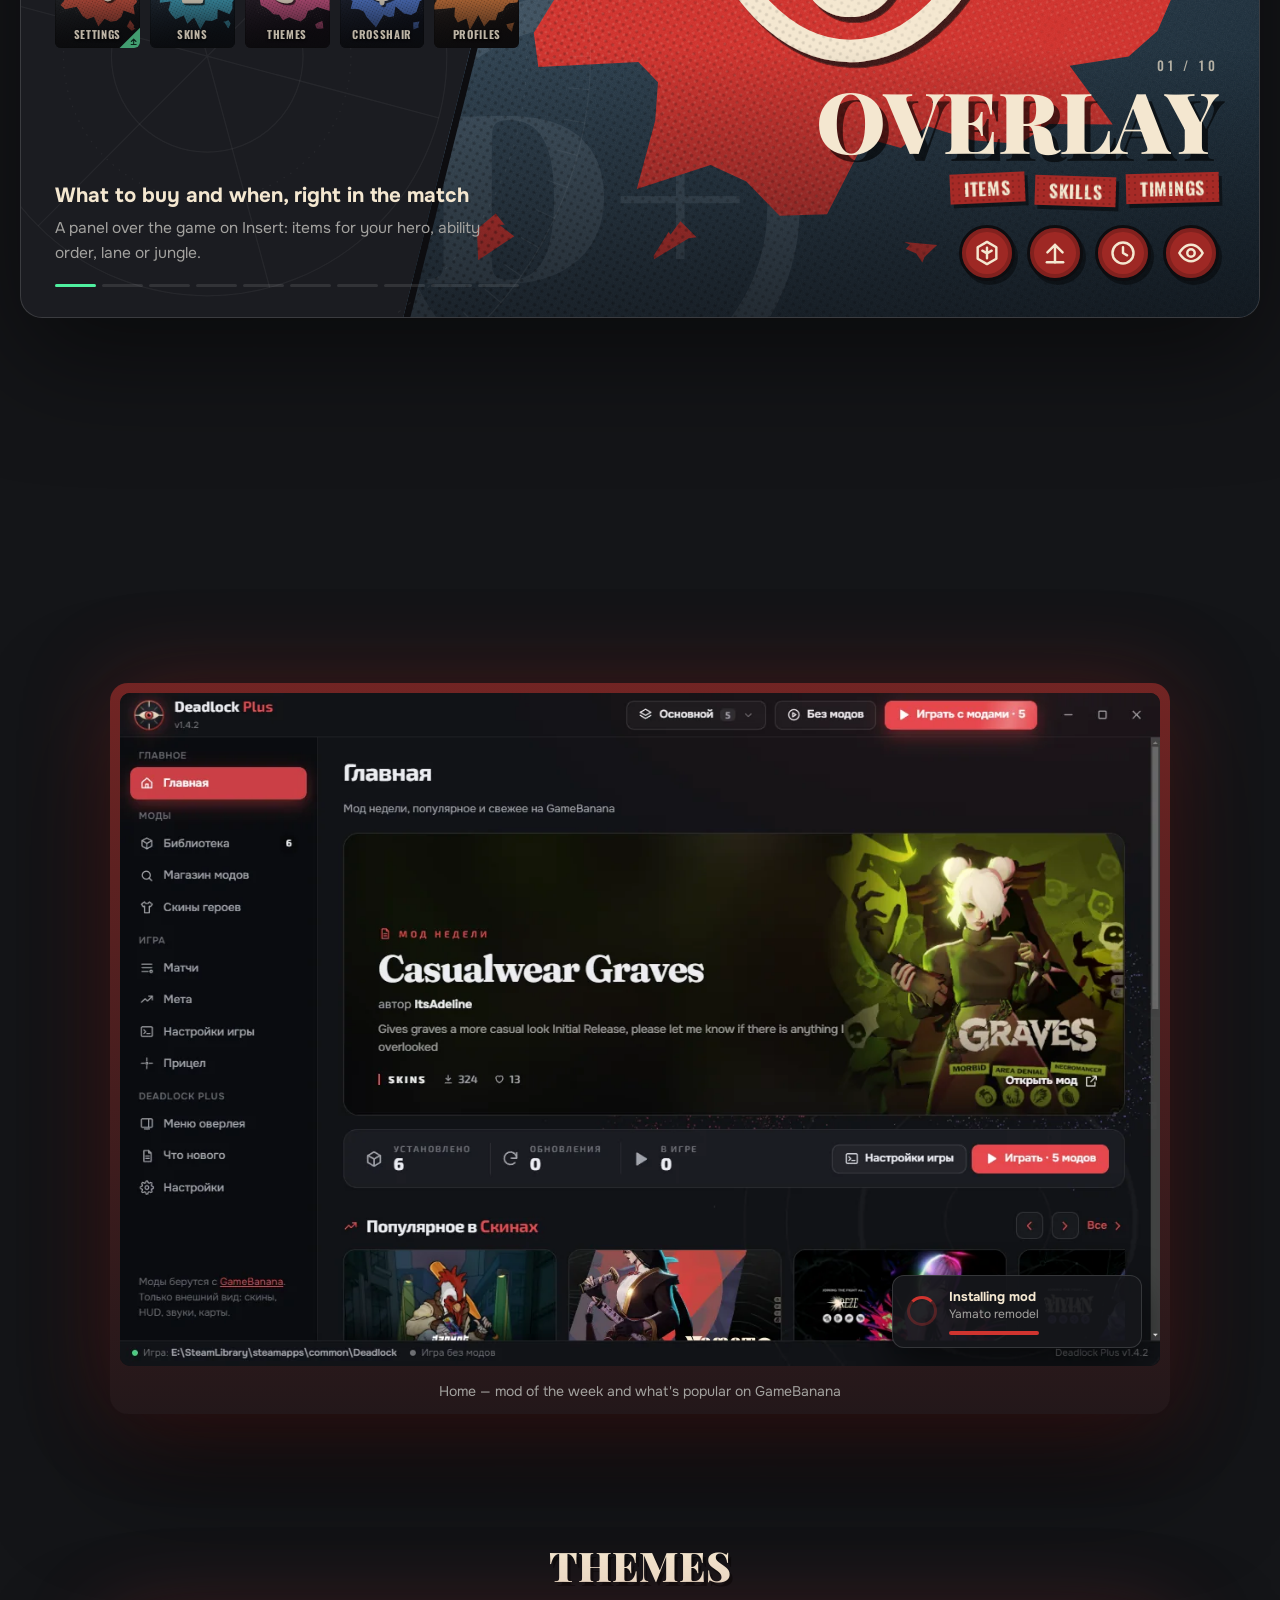
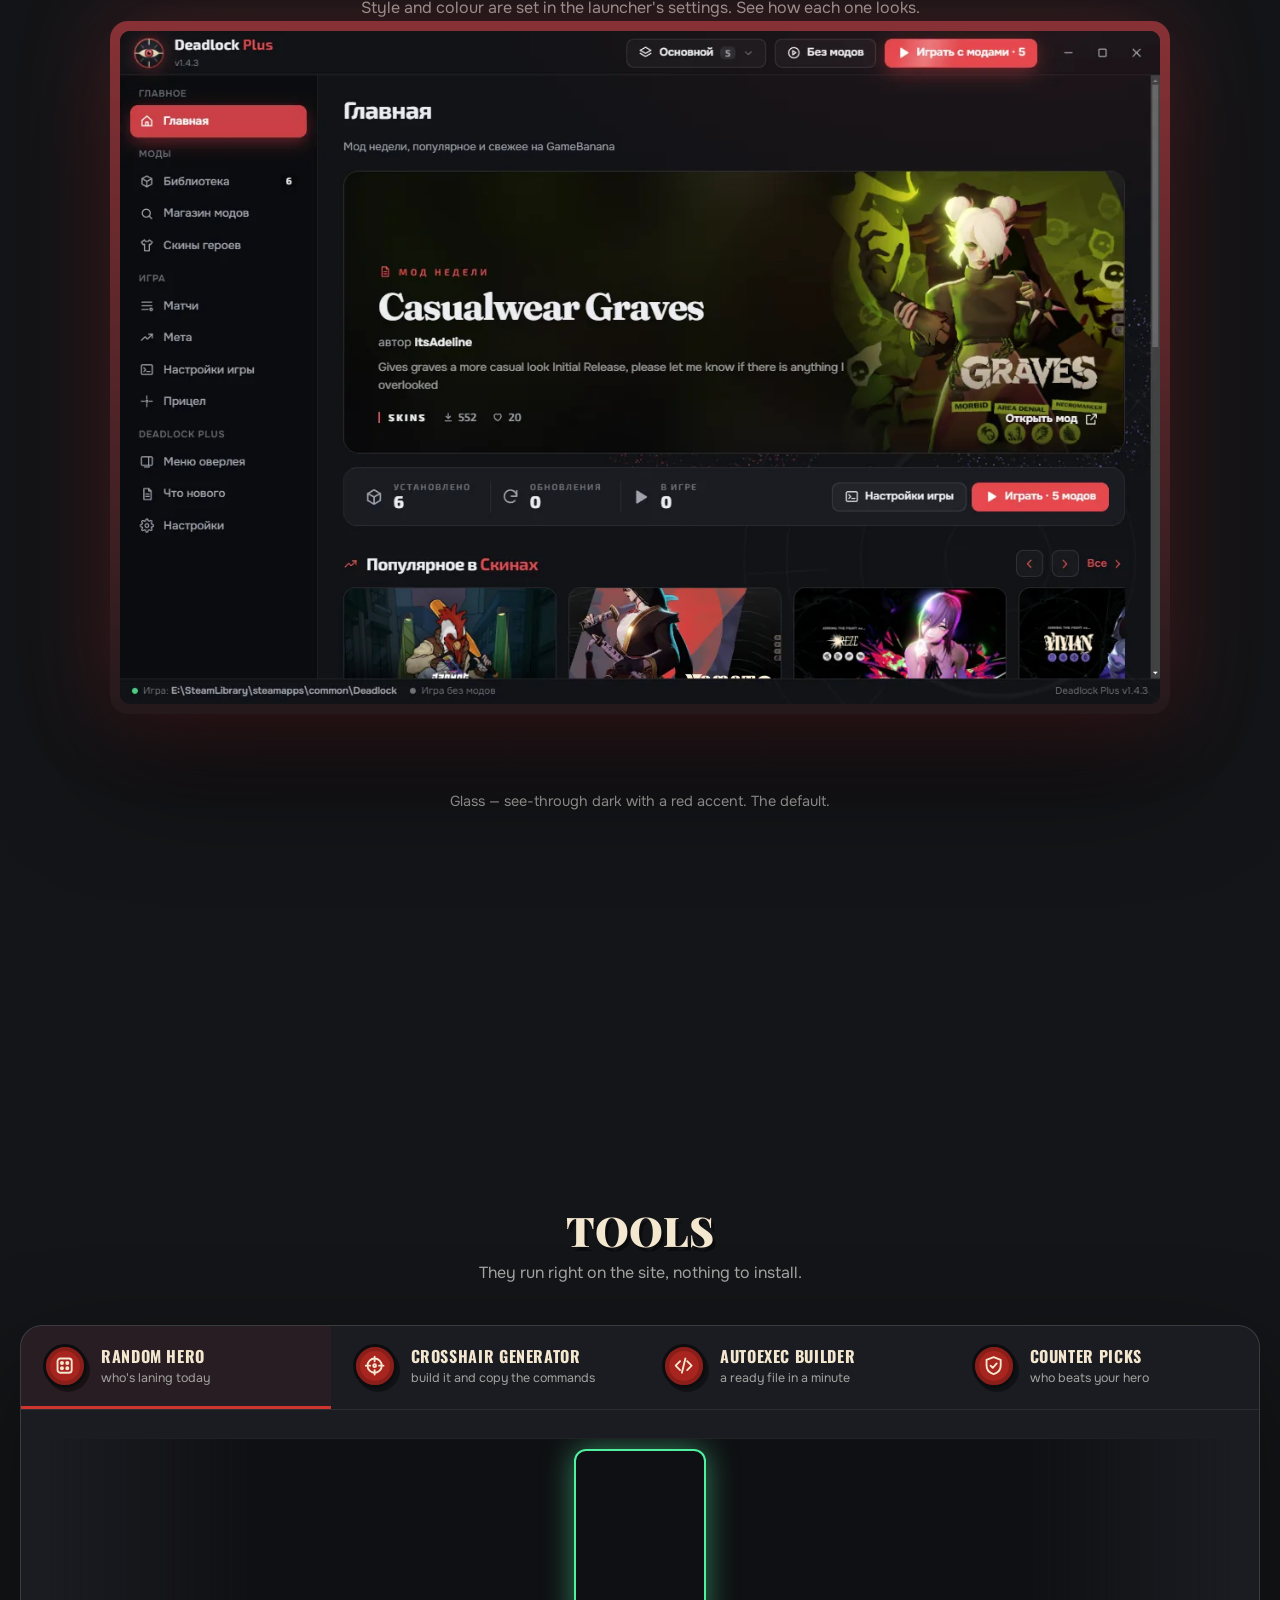
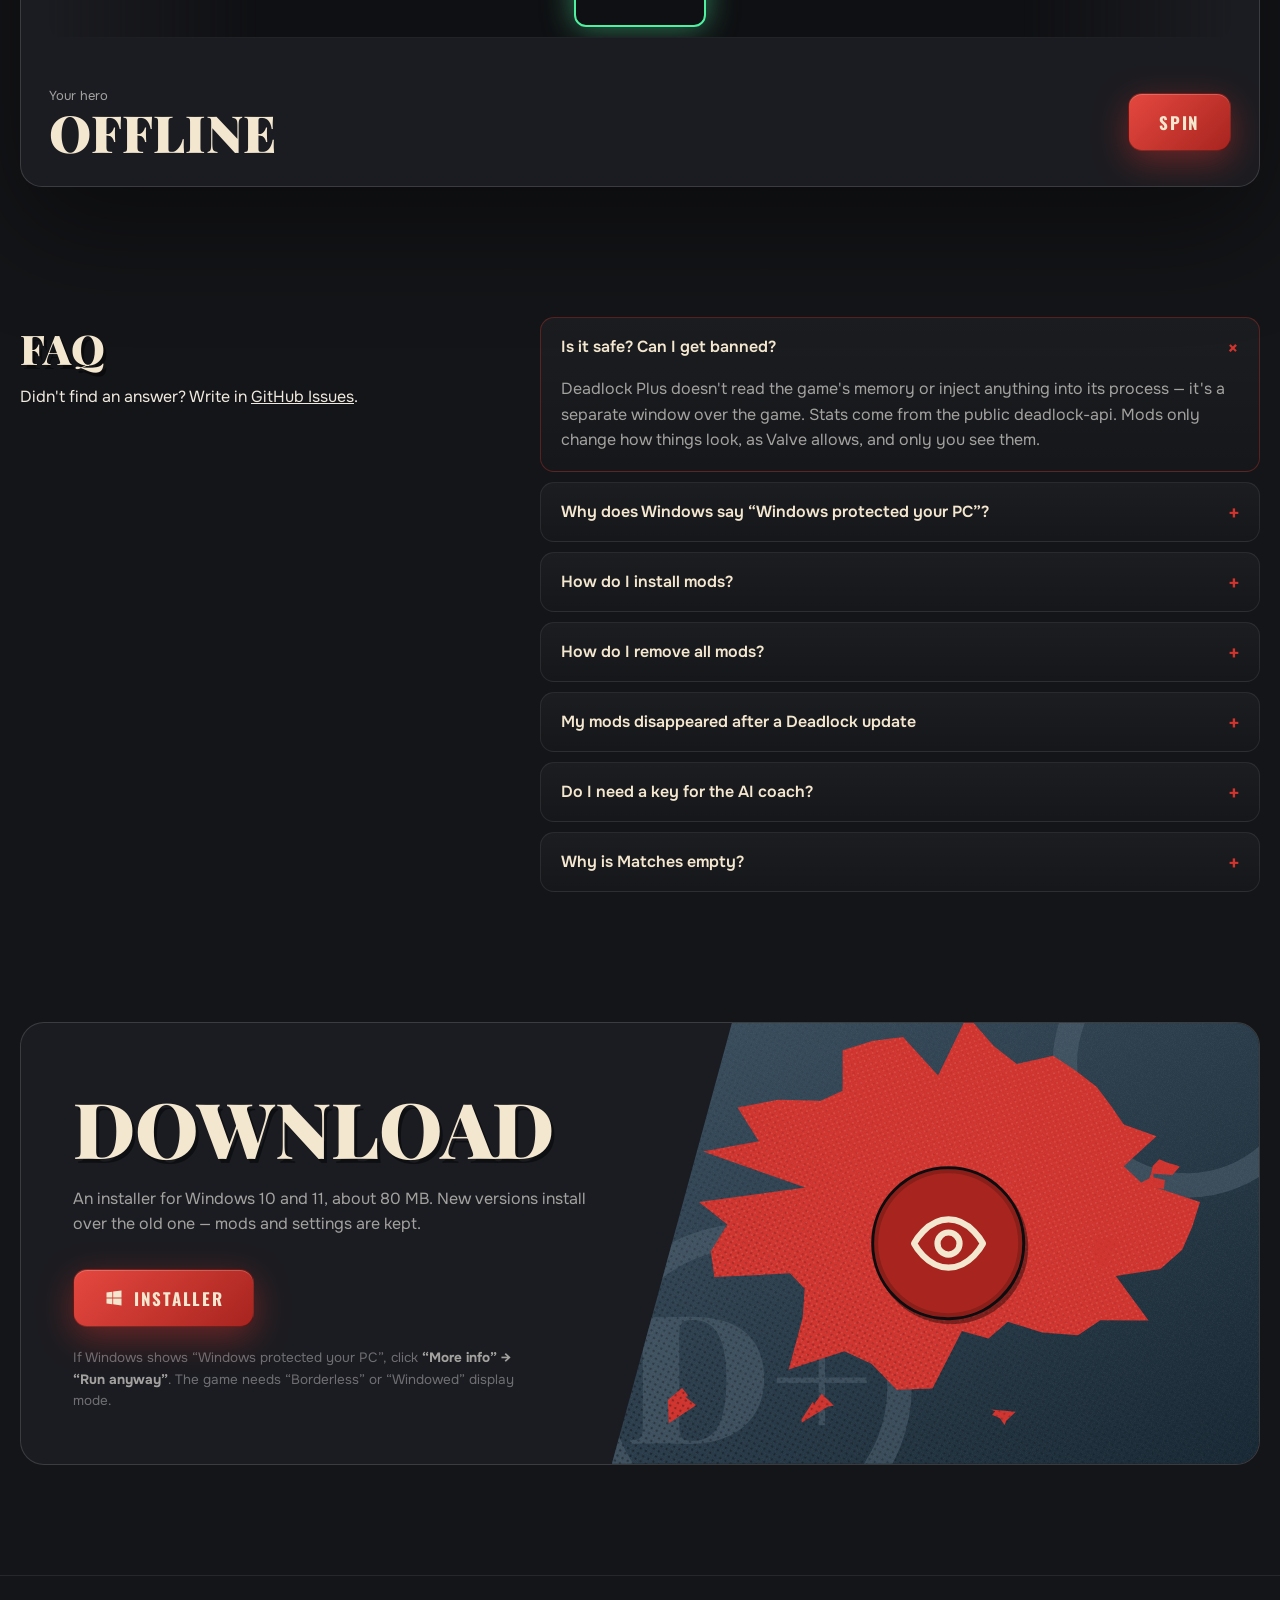
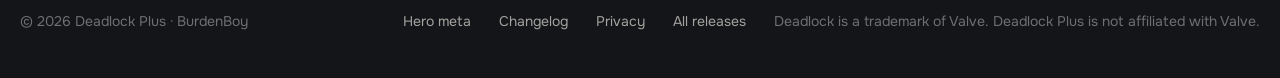
==== commit feaf192a: "Hero meta page: tier list and patch movers Co-Authored-By: Claude Opus 5.5 <noreply@anthropic.com>" ====
--- a/index.html
+++ b/index.html
@@ -12,7 +12,7 @@
 <link rel="preconnect" href="https://fonts.googleapis.com">
 <link rel="preconnect" href="https://fonts.gstatic.com" crossorigin>
 <link rel="stylesheet" href="https://fonts.googleapis.com/css2?family=Onest:wght@400;500;600;700&family=Oswald:wght@500;700&family=Playfair+Display:ital,wght@0,900;1,900&display=swap">
-<link rel="stylesheet" href="style.css?v=a13142d2">
+<link rel="stylesheet" href="style.css?v=7c09d506">
 </head>
 <body>
 <div class="grain" aria-hidden="true"></div>
@@ -35,7 +35,7 @@
     Deadlock <span>Plus</span>
   </a>
   <span class="ver">v1.4 · Windows</span>
-  <div class="links"><a href="#features">Функции</a><a href="#shots">Лаунчер</a><a href="#tools">Инструменты</a><a href="changelog.html">Изменения</a><a href="#faq">Вопросы</a></div>
+  <div class="links"><a href="#features">Функции</a><a href="#shots">Лаунчер</a><a href="#tools">Инструменты</a><a href="meta.html">Мета</a><a href="changelog.html">Изменения</a><a href="#faq">Вопросы</a></div>
   <a class="btn acc small" href="#download">Скачать</a>
 </div></nav>
 
@@ -208,13 +208,14 @@
 
 <footer><div class="wrap">
   <span>© 2026 Deadlock Plus · BurdenBoy</span><span class="sp"></span>
+  <a href="meta.html">Мета героев</a>
   <a href="changelog.html">Изменения</a>
   <a href="privacy.html">Конфиденциальность</a>
   <a href="https://github.com/BurdenBoy/deadlockplus/releases">Все версии</a>
   <span>Deadlock — товарный знак Valve. Deadlock Plus не связан с Valve.</span>
 </div></footer>
 <script src="assets/changelog.js?v=aad3cd71"></script>
-<script src="lang.js?v=3c82e660"></script>
+<script src="lang.js?v=064ce8d1"></script>
 <script src="assets/features.js?v=25e47295"></script>
 <script src="fx.js?v=adaf25cf"></script>
 <script src="tools.js?v=328f9b78"></script>
--- a/style.css
+++ b/style.css
@@ -514,3 +514,44 @@
   .gh{width:30px}
   .nav .btn.small{padding:0 12px}
 }
+
+/* Meta page: tier list and patch movers */
+.mt .up{color:var(--green)}.mt .down{color:#ff7b77}
+.mt-lead{color:var(--muted);margin:10px 0 0;max-width:720px}
+.mt-sel{height:38px;border-radius:10px;border:1px solid var(--line-2);background:#0f1013;color:var(--fg);padding:0 12px;font:600 13px "Onest",sans-serif}
+.mt-n{margin-left:auto;font:500 12px var(--cond);letter-spacing:.12em;text-transform:uppercase;color:var(--faint)}
+.mt-wait{padding:40px 16px;text-align:center;color:var(--muted);border:1px dashed var(--line-2);border-radius:14px}
+.mt-row{display:grid;grid-template-columns:64px minmax(0,1fr);gap:12px;align-items:stretch;margin-bottom:10px}
+.mt-t{display:grid;place-items:center;border-radius:12px;font:900 34px var(--serif);color:#141518}
+.tS .mt-t{background:linear-gradient(180deg,#ffd75a,#e0a417)}.tA .mt-t{background:linear-gradient(180deg,#9ff0c3,#4ac688)}.tB .mt-t{background:linear-gradient(180deg,#a9c9ff,#5d8ee0)}
+.tC .mt-t{background:linear-gradient(180deg,#d9c3a8,#a8896a)}.tD .mt-t{background:linear-gradient(180deg,#f0a19e,#c95d59)}
+.mt-hs{display:flex;flex-wrap:wrap;gap:8px;padding:8px;border-radius:12px;background:rgba(255,255,255,.03);border:1px solid var(--line);min-height:84px}
+.mt-hero{width:78px;display:flex;flex-direction:column;align-items:center;gap:3px;text-align:center}
+.mt-hero img{width:52px;height:52px;border-radius:12px;object-fit:cover;background:var(--char-2);border:1px solid var(--line-2);transition:transform .2s}
+.mt-hero:hover img{transform:translateY(-3px) scale(1.05)}
+.mt-hero b{font:600 11.5px/1.2 "Onest",sans-serif;color:var(--fg)}
+.mt-hero small{font:700 12px var(--cond);letter-spacing:.04em}
+.mt-note{color:var(--faint);font-size:13px;margin:10px 0 0}
+.mt-h{margin:60px 0 0;font:900 clamp(28px,3.4vw,46px)/1 var(--serif);color:var(--cream);text-transform:uppercase}
+.mt-h em{color:var(--red);font-style:italic;text-transform:none}
+.mt-two{display:grid;grid-template-columns:1fr 1fr;gap:16px;margin-top:18px}
+.mt-col{padding:16px;border-radius:14px;background:rgba(255,255,255,.03);border:1px solid var(--line)}
+.mt-col h3{margin:0 0 8px;font:500 14px var(--cond);letter-spacing:.2em;text-transform:uppercase}
+.mt-d{display:grid;grid-template-columns:40px minmax(0,1fr) auto;gap:12px;align-items:center;padding:7px 0;border-top:1px solid var(--line)}
+.mt-d:first-of-type{border-top:0}
+.mt-d img{width:40px;height:40px;border-radius:10px;object-fit:cover}
+.mt-d span{font-weight:600}
+.mt-d small{display:block;color:var(--faint);font-weight:500;font-size:12.5px}
+.mt-d b{font:700 18px var(--cond)}
+.mt-cta{display:flex;align-items:center;gap:20px;margin-top:60px;padding:22px 24px;border-radius:16px;background:linear-gradient(120deg,rgba(208,52,47,.18),rgba(255,255,255,.03));border:1px solid rgba(208,52,47,.35)}
+.mt-cta b{display:block;font:700 18px "Onest",sans-serif;color:var(--cream)}
+.mt-cta span{color:var(--muted);font-size:14.5px}
+.mt-cta .btn{flex:0 0 auto}
+@media (max-width:720px){
+  .mt-two{grid-template-columns:1fr}
+  .mt-row{grid-template-columns:44px minmax(0,1fr)}
+  .mt-t{font-size:24px}
+  .mt-hero{width:64px}.mt-hero img{width:44px;height:44px}
+  .mt-cta{flex-direction:column;align-items:flex-start}
+  .mt-n{margin-left:0;width:100%}
+}
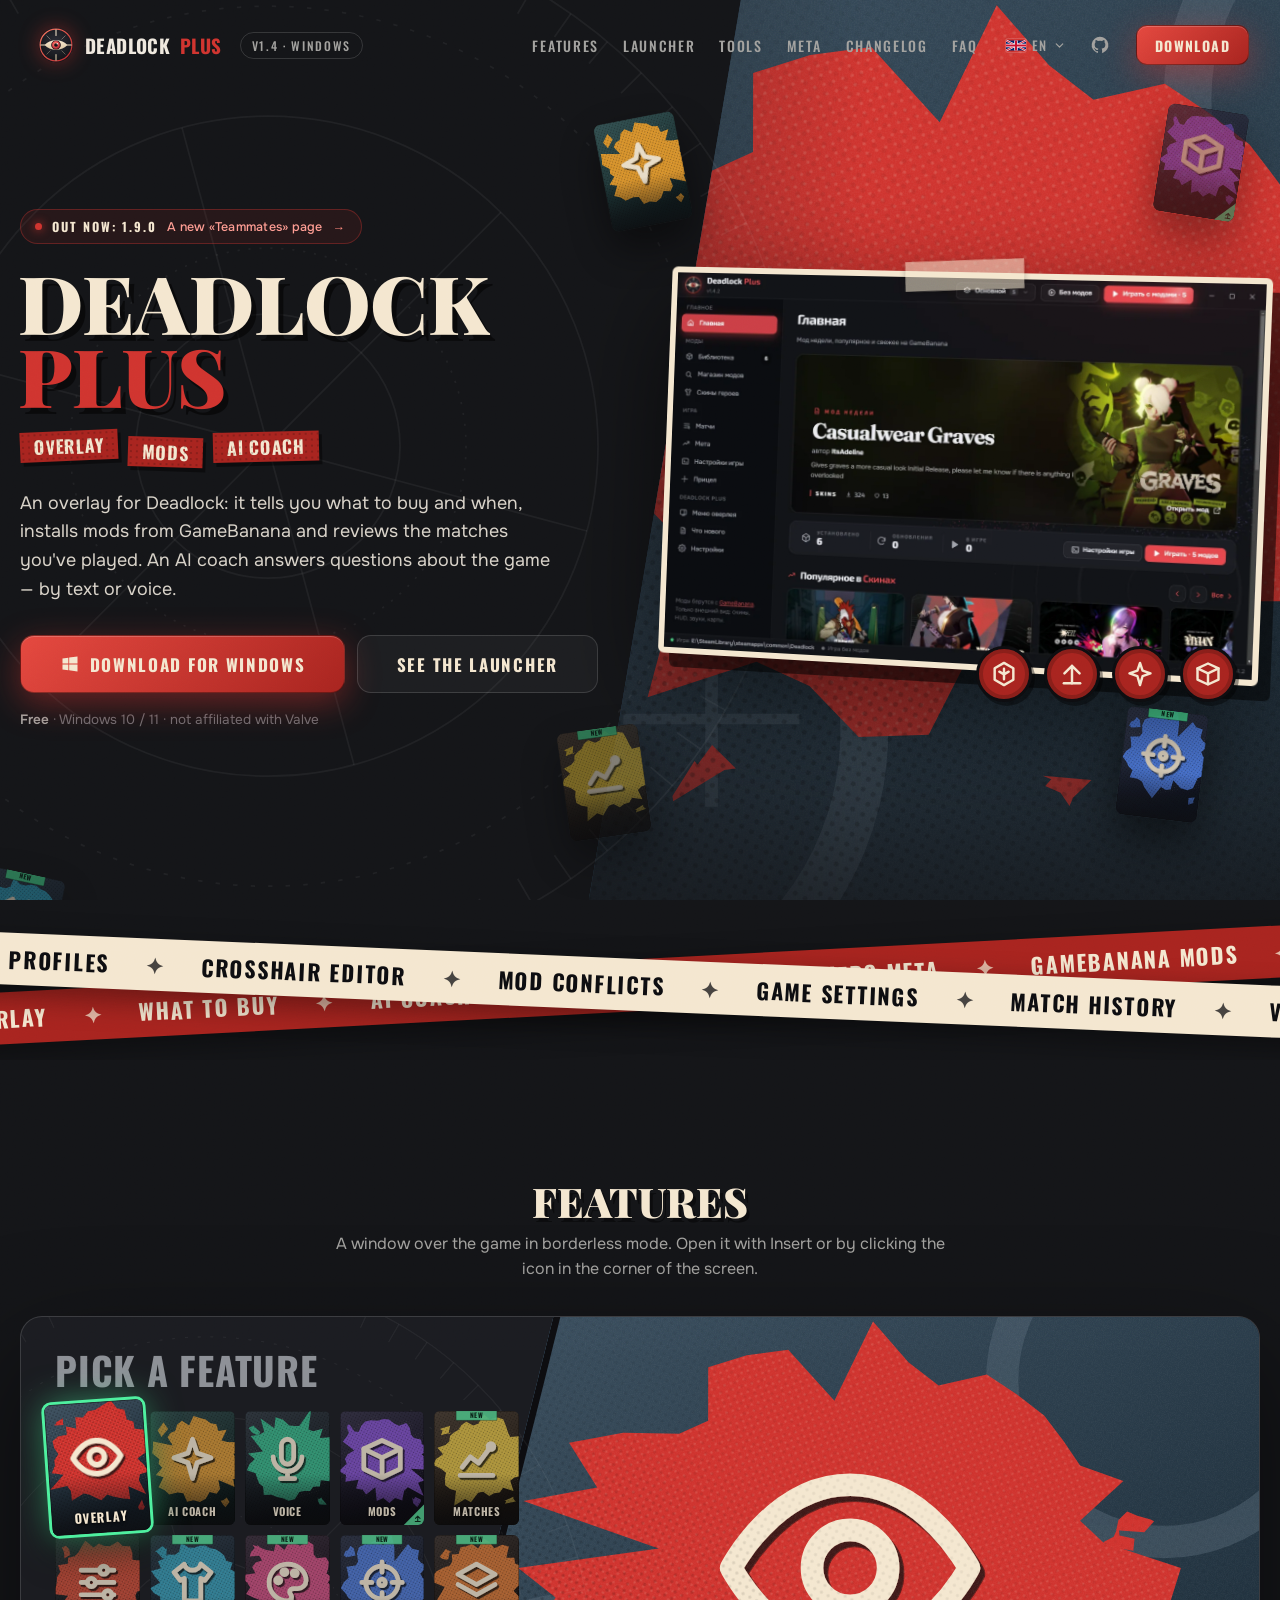
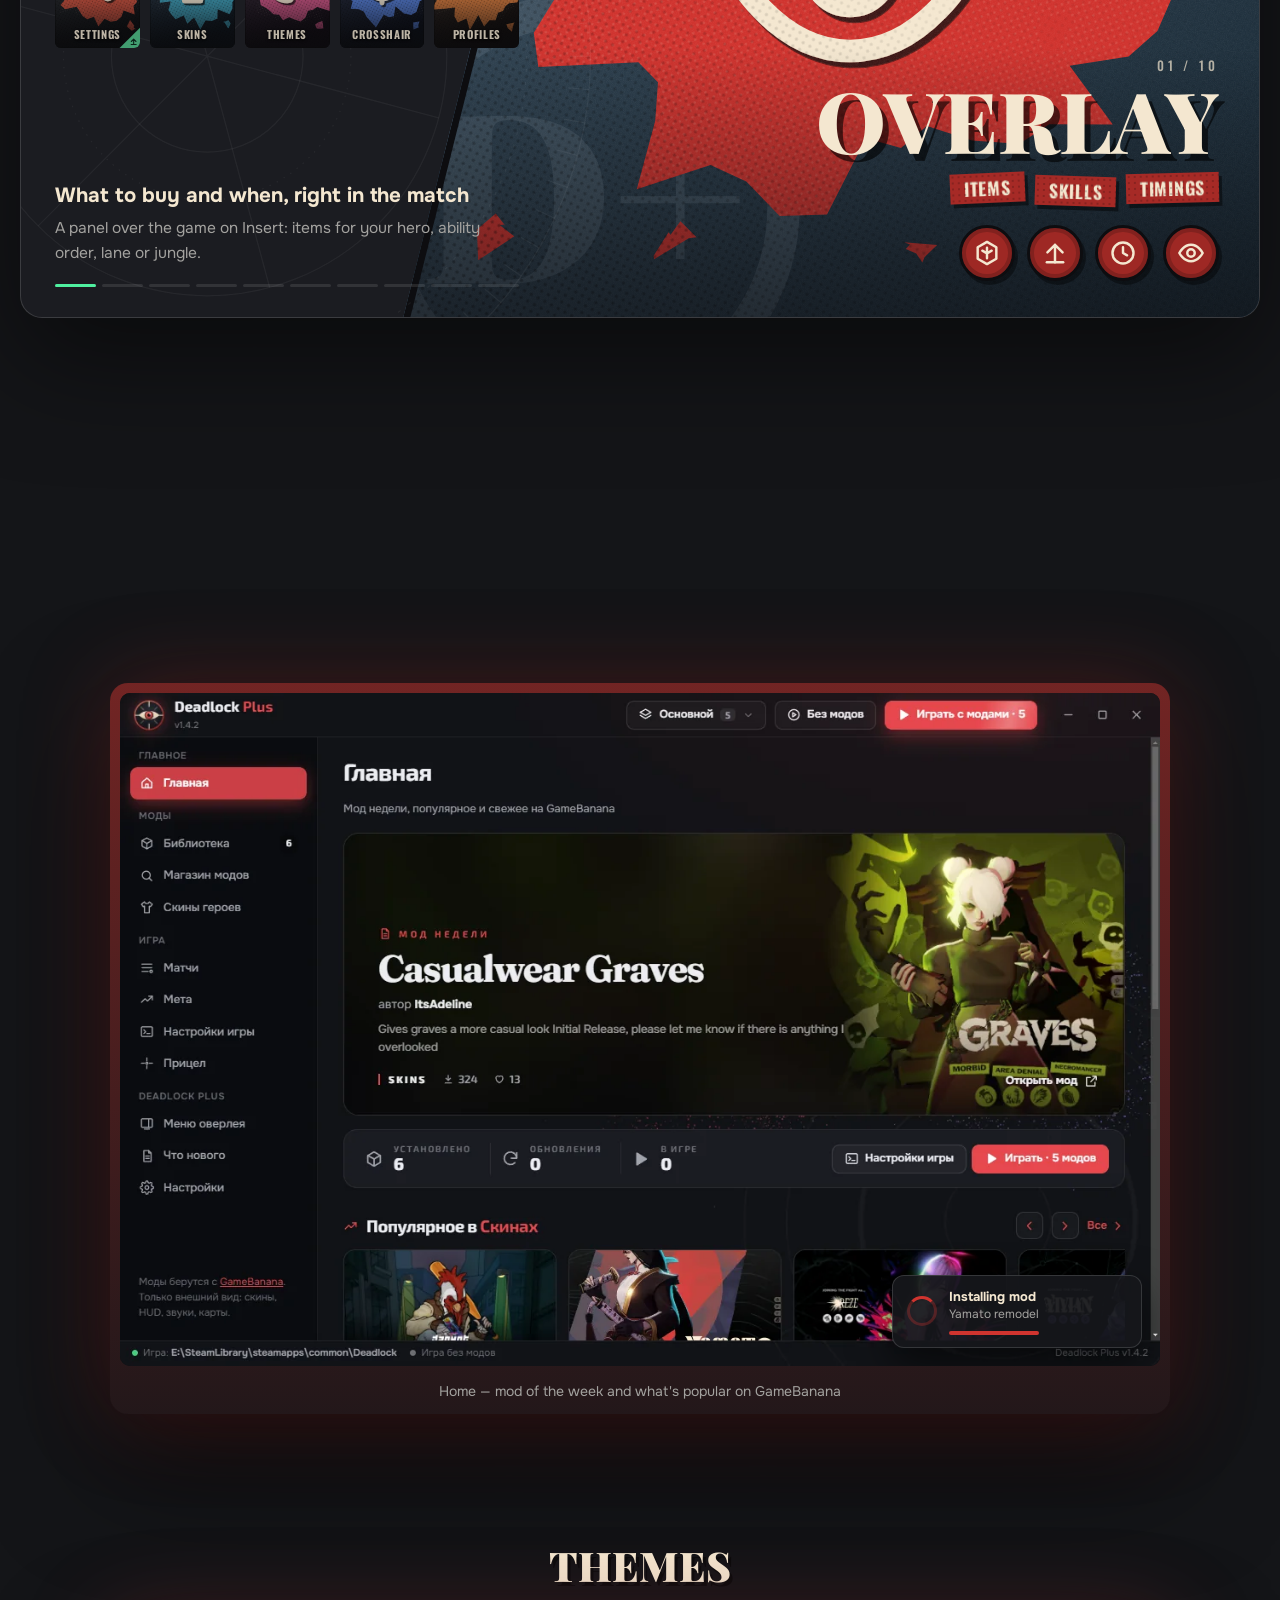
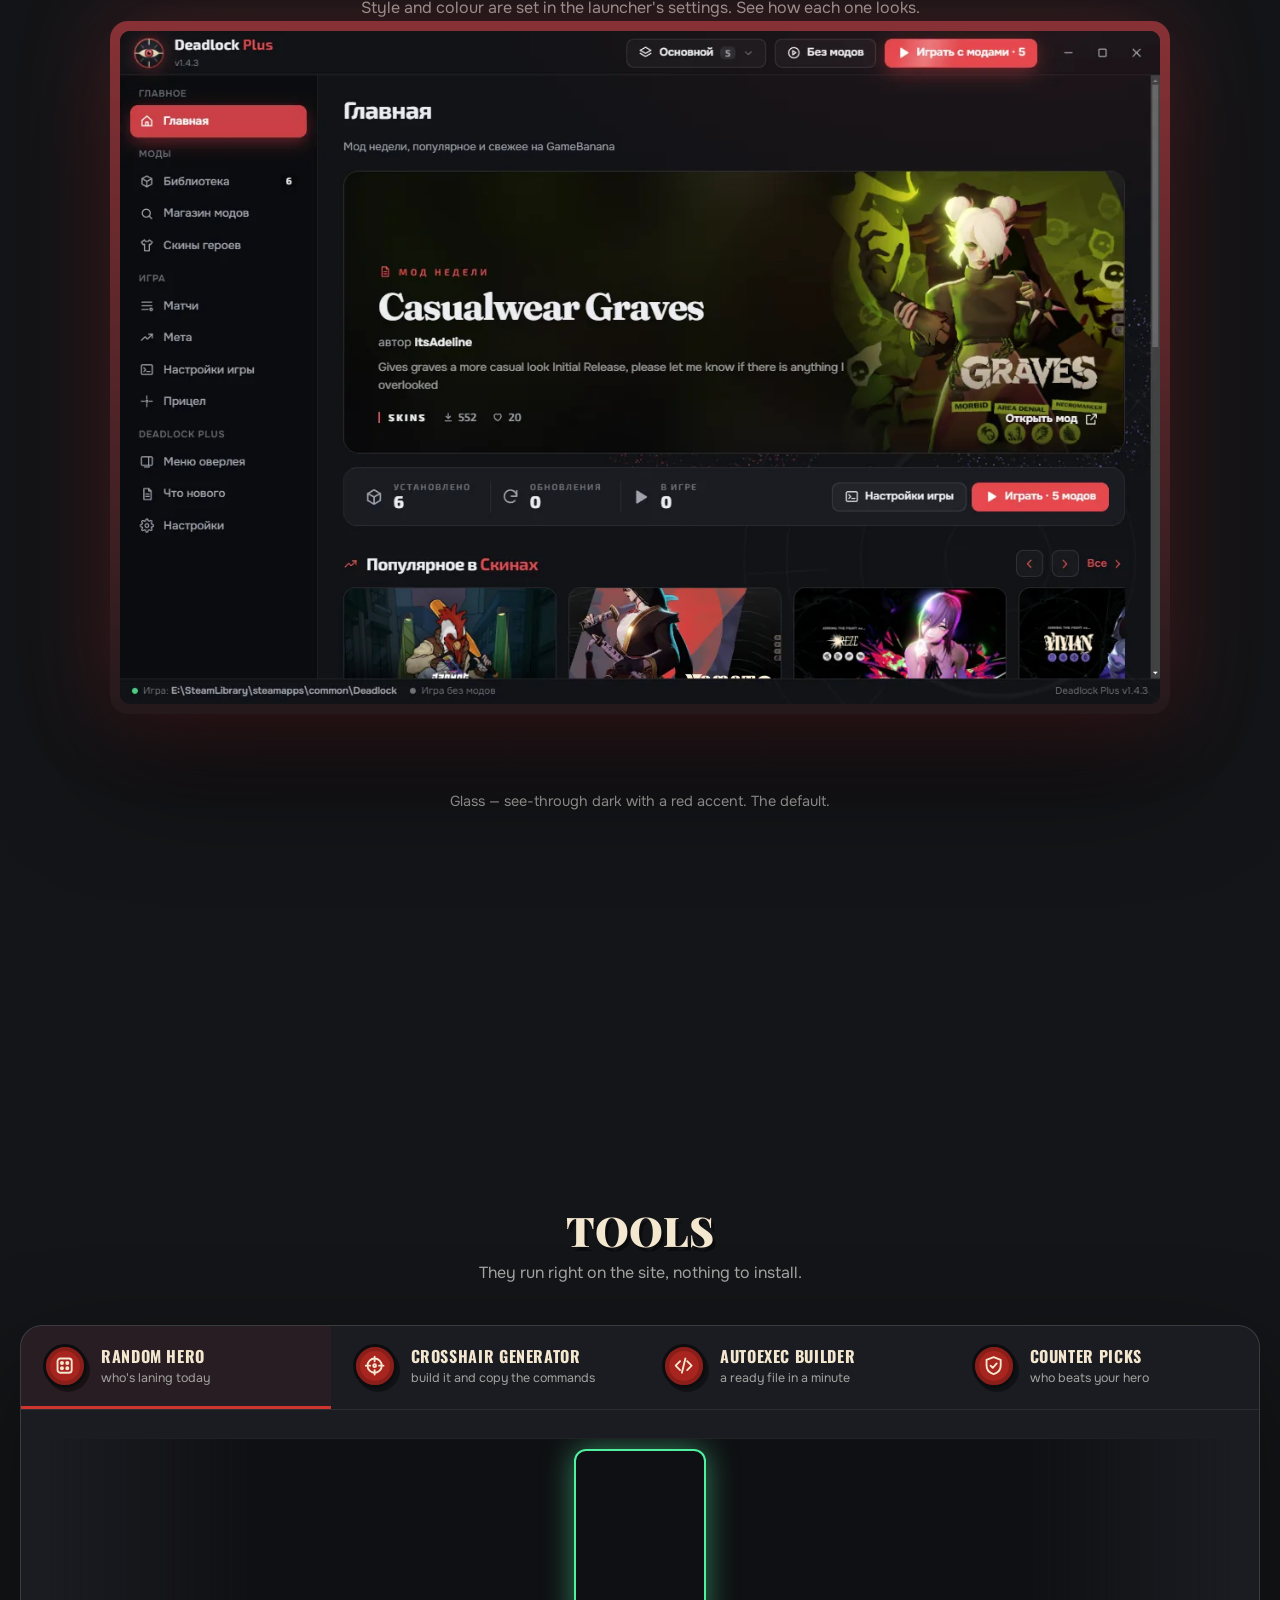
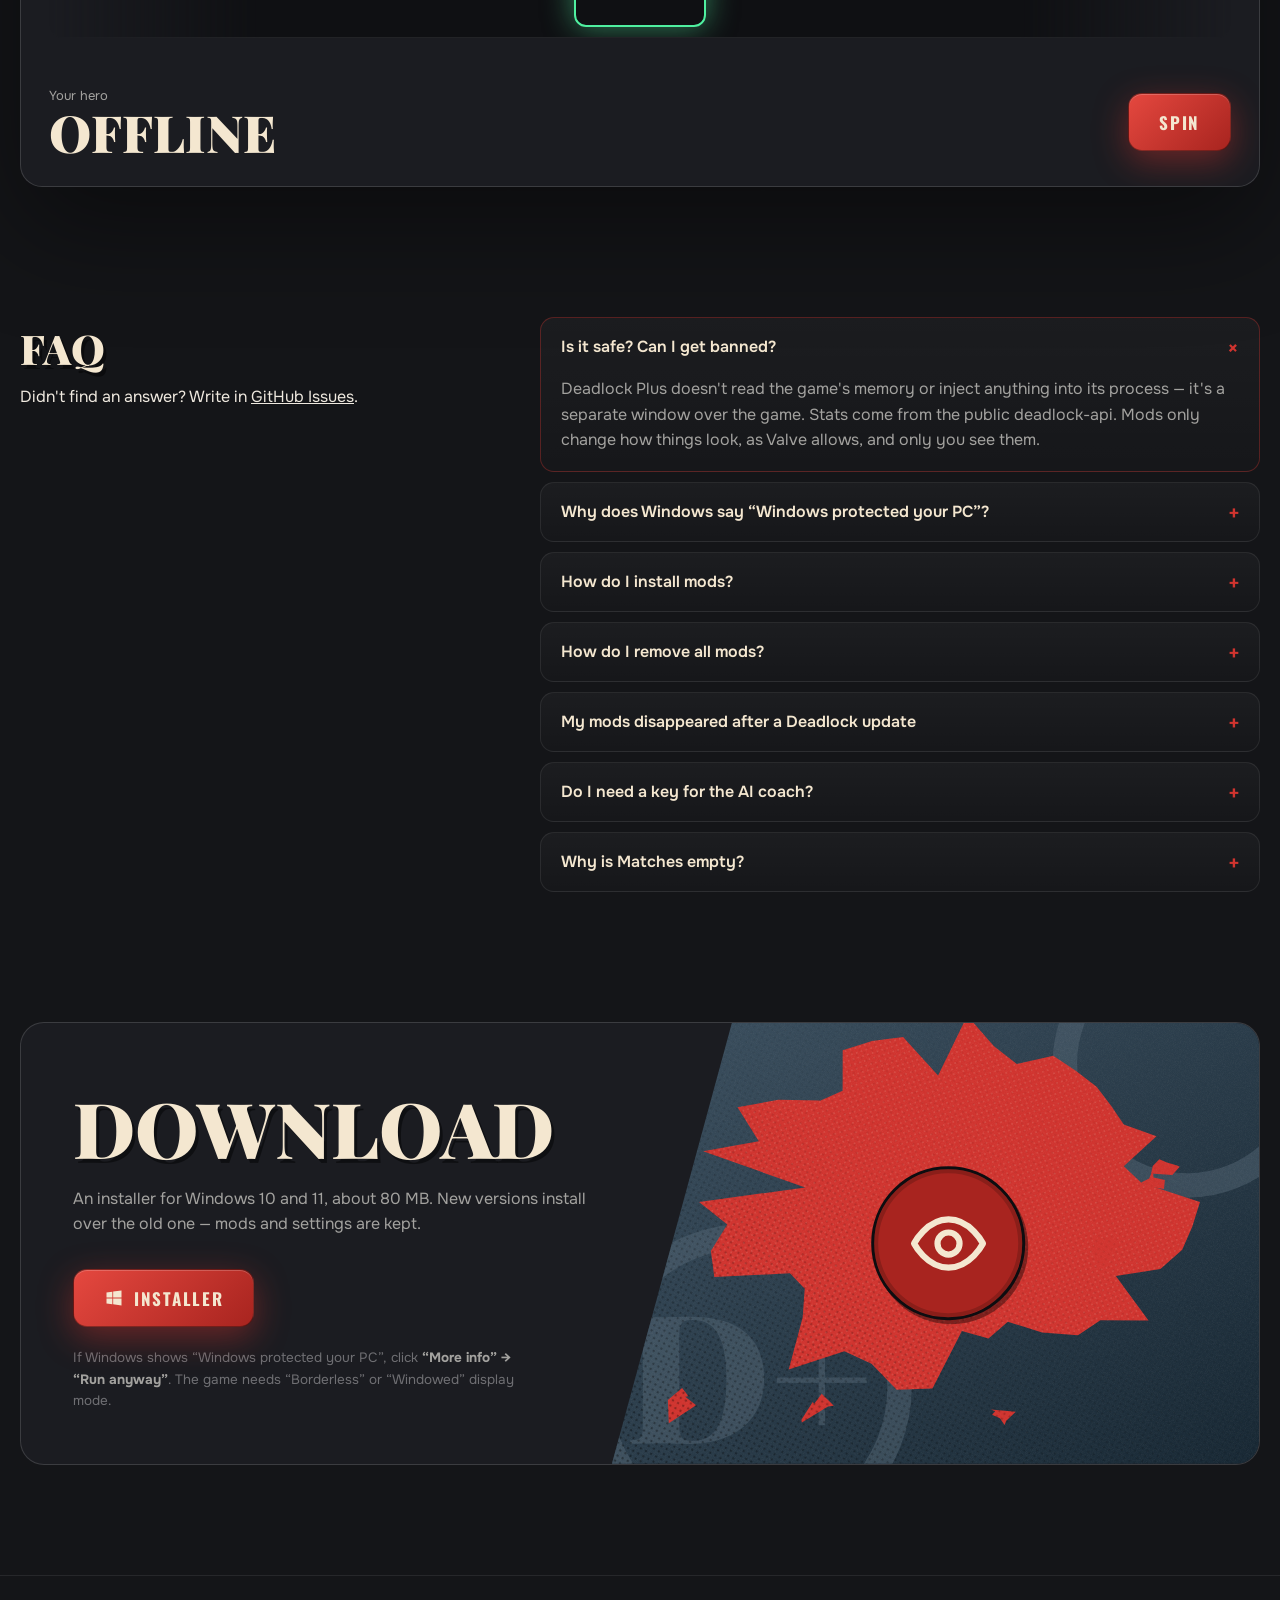
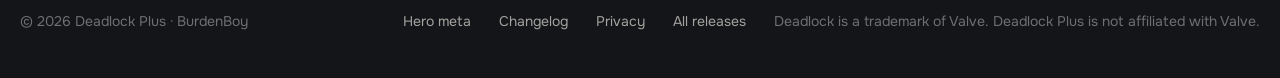
==== commit dd6796b7: "Changelog: 1.9.0 Co-Authored-By: Claude Opus 5.5 <noreply@anthropic.com>" ====
--- a/index.html
+++ b/index.html
@@ -214,7 +214,7 @@
   <a href="https://github.com/BurdenBoy/deadlockplus/releases">Все версии</a>
   <span>Deadlock — товарный знак Valve. Deadlock Plus не связан с Valve.</span>
 </div></footer>
-<script src="assets/changelog.js?v=aad3cd71"></script>
+<script src="assets/changelog.js?v=5cc52937"></script>
 <script src="lang.js?v=064ce8d1"></script>
 <script src="assets/features.js?v=25e47295"></script>
 <script src="fx.js?v=adaf25cf"></script>
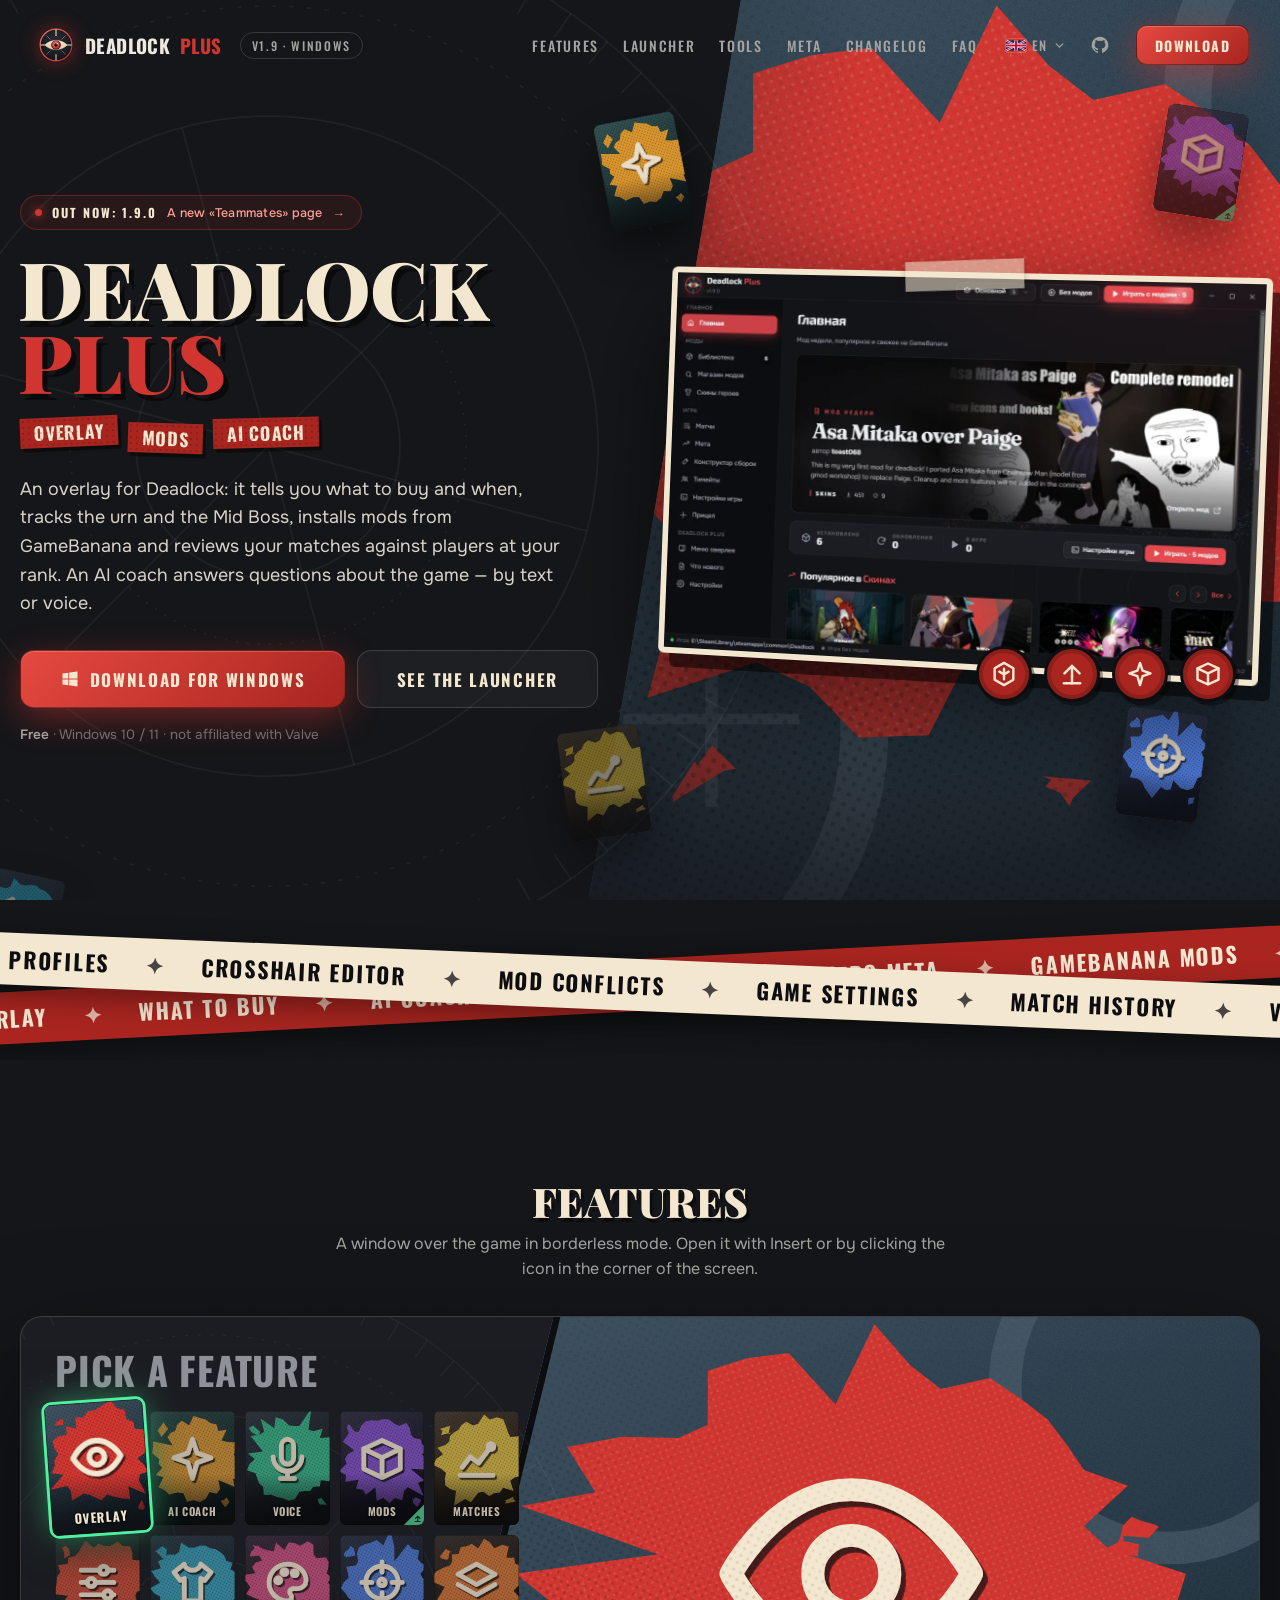
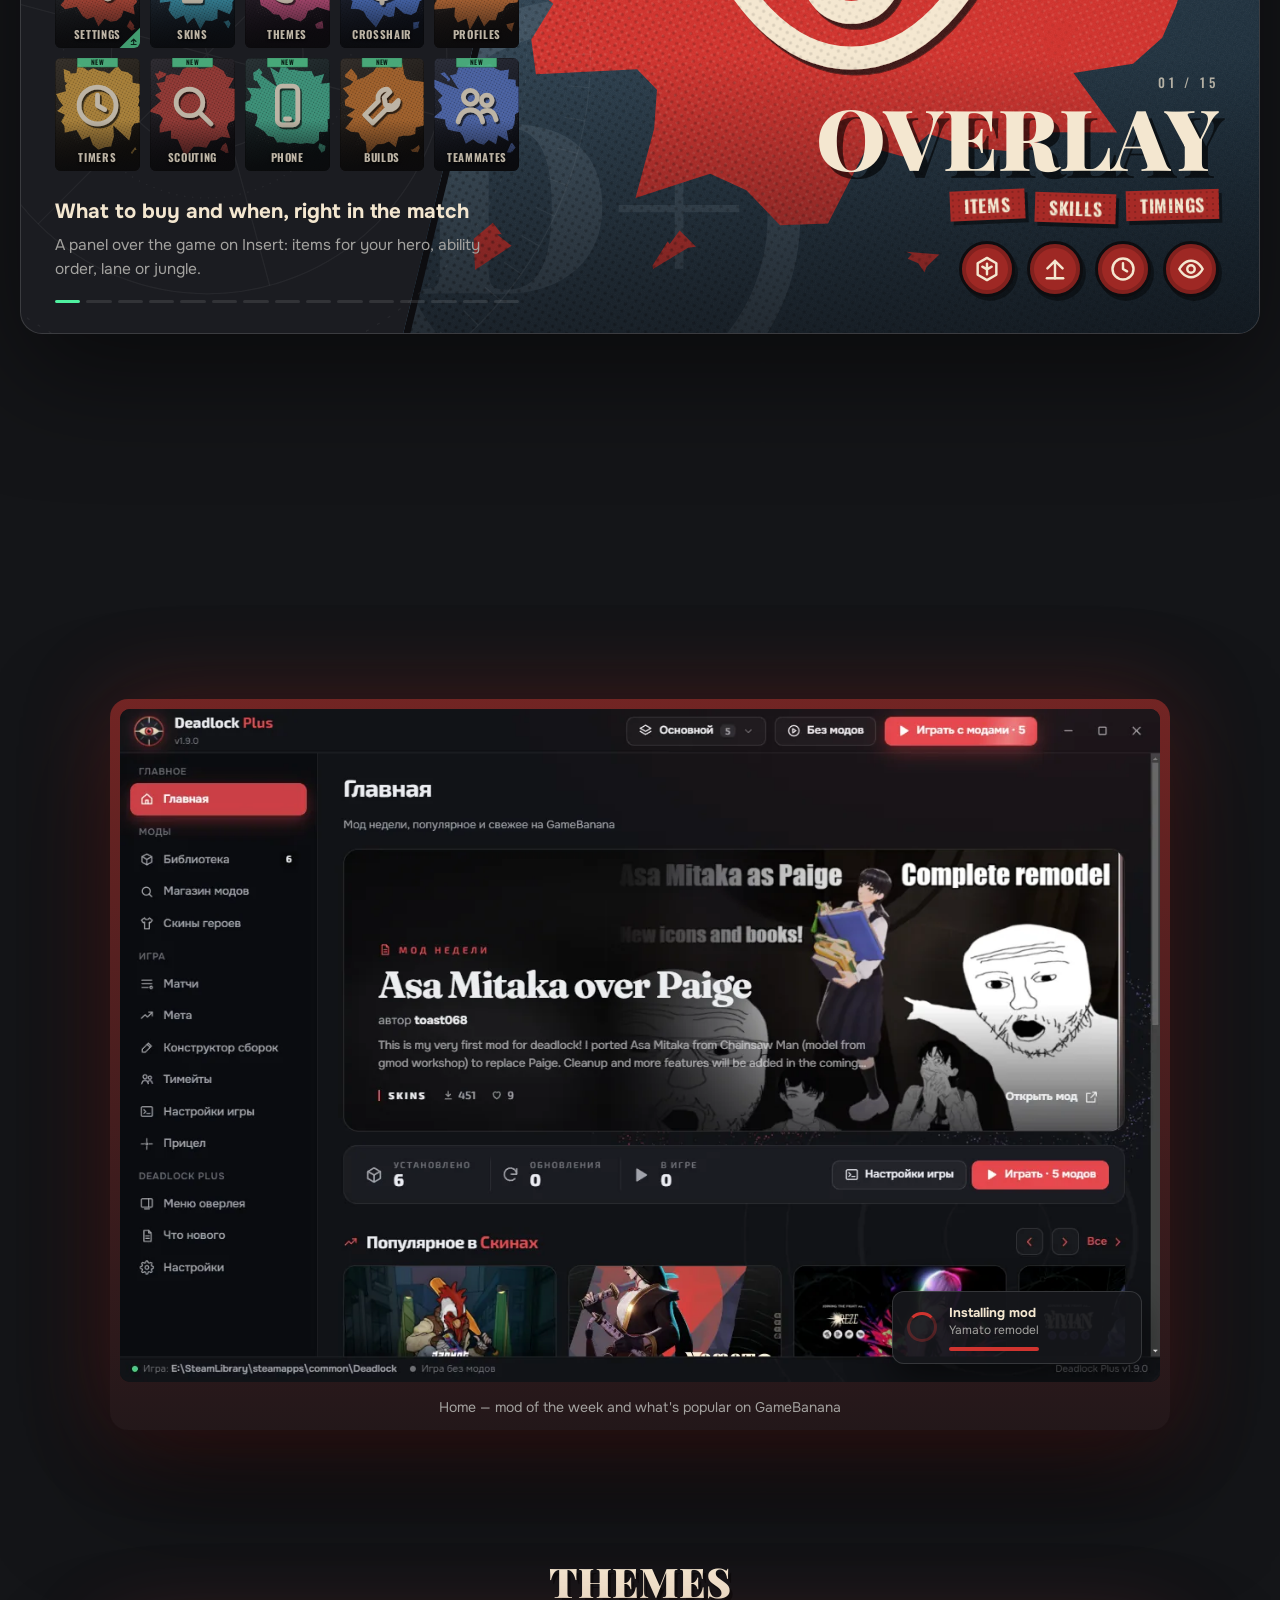
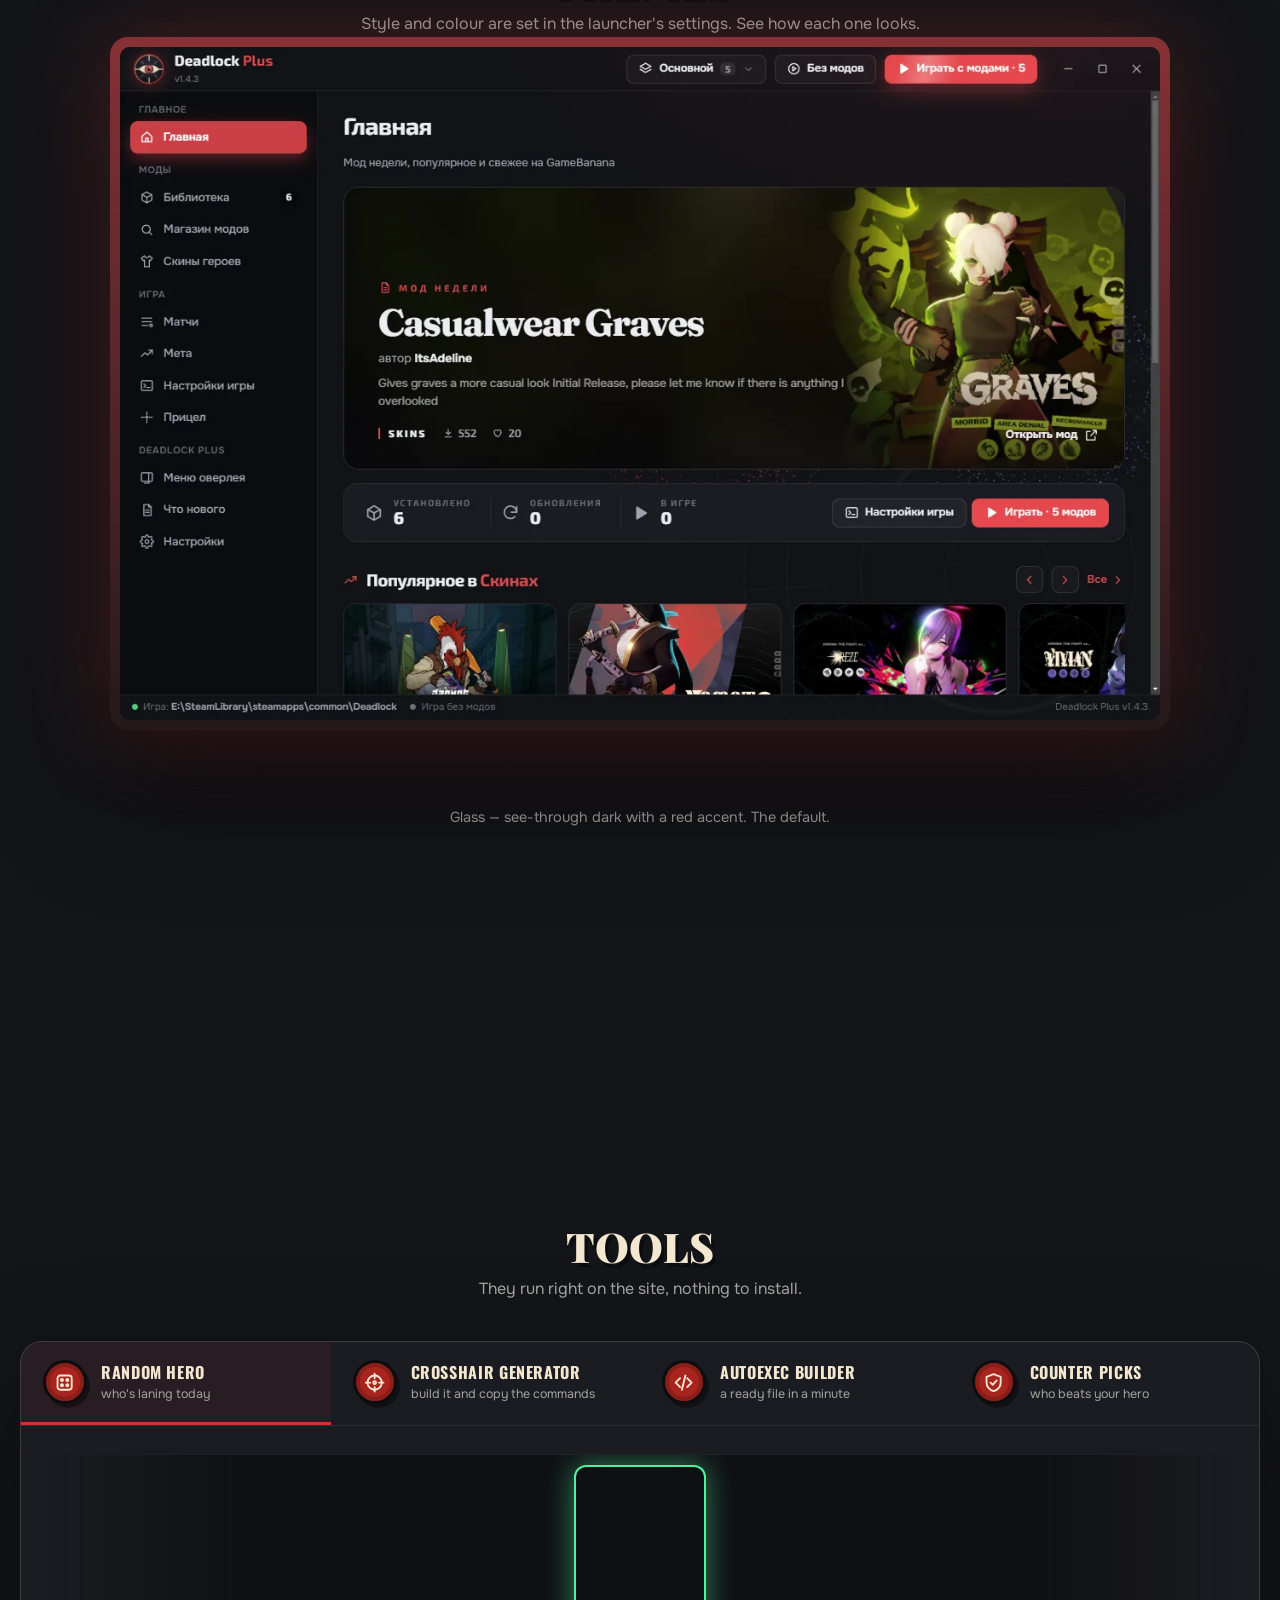
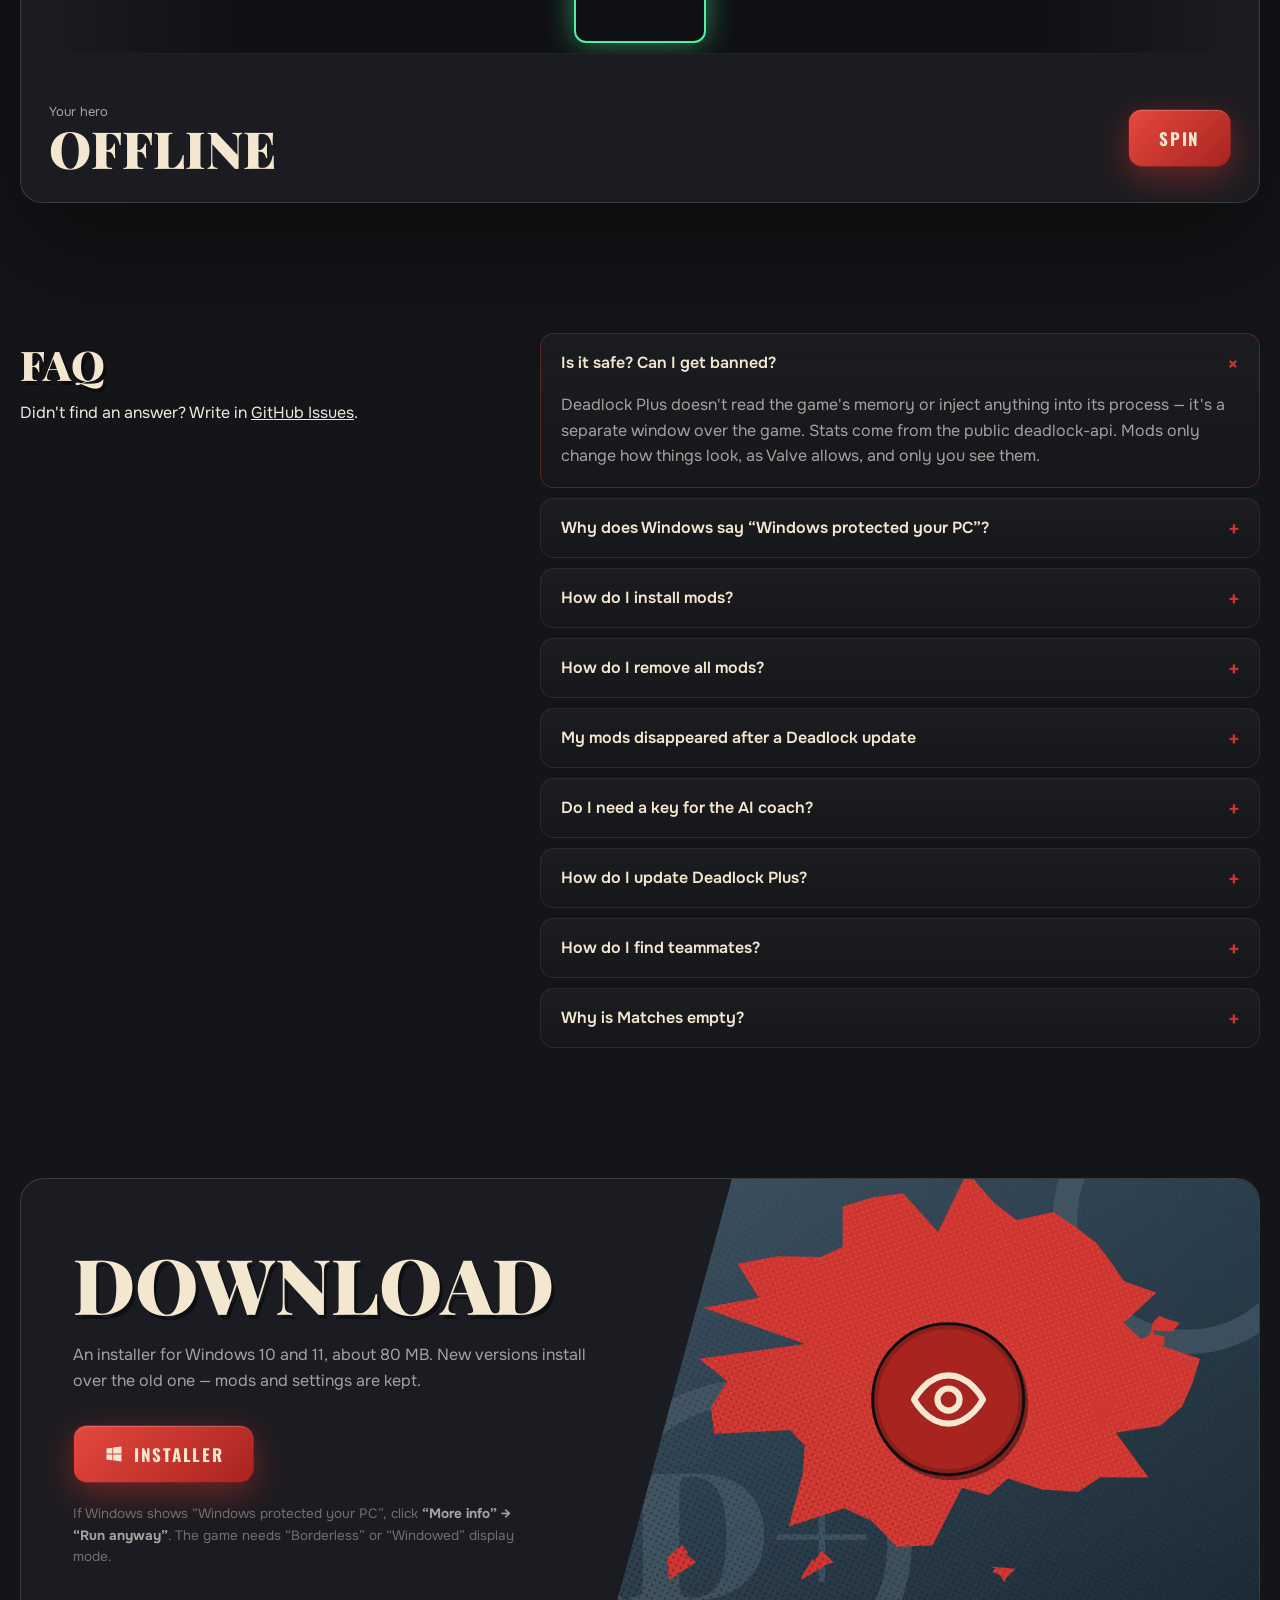
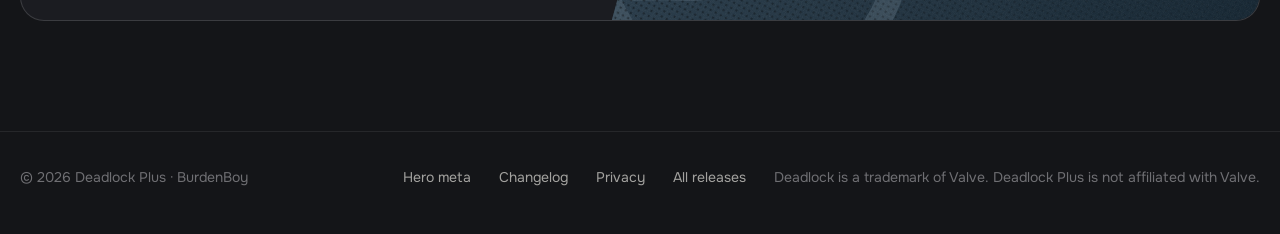
==== commit e4164e9e: "Features and screenshots for 1.6–1.9 Co-Authored-By: Claude Opus 5.5 <noreply@anthropic.com>" ====
--- a/index.html
+++ b/index.html
@@ -34,7 +34,7 @@
     </svg>
     Deadlock <span>Plus</span>
   </a>
-  <span class="ver">v1.4 · Windows</span>
+  <span class="ver">v1.9 · Windows</span>
   <div class="links"><a href="#features">Функции</a><a href="#shots">Лаунчер</a><a href="#tools">Инструменты</a><a href="meta.html">Мета</a><a href="changelog.html">Изменения</a><a href="#faq">Вопросы</a></div>
   <a class="btn acc small" href="#download">Скачать</a>
 </div></nav>
@@ -51,10 +51,10 @@
   </div>
   <div class="wrap hero-grid">
     <div>
-      <div class="badge"><i></i>Версия 1.4 · Windows 10 / 11</div>
+      <div class="badge"><i></i>Версия 1.9 · Windows 10 / 11</div>
       <h1 class="title"><span data-letters>Deadlock</span><span class="p" data-letters>Plus</span></h1>
       <div class="tags"><span>Оверлей</span><span>Моды</span><span>AI-тренер</span></div>
-      <p class="lead">Оверлей для Deadlock: подсказывает, что и когда покупать, ставит моды с GameBanana и разбирает сыгранные матчи. На вопросы об игре отвечает AI-тренер — текстом или голосом.</p>
+      <p class="lead">Оверлей для Deadlock: подсказывает, что и когда покупать, следит за урной и мид-боссом, ставит моды с GameBanana и разбирает сыгранные матчи против твоего ранга. На вопросы об игре отвечает AI-тренер — текстом или голосом.</p>
       <div class="cta">
         <a class="btn acc big" href="https://github.com/BurdenBoy/deadlockplus/releases/latest/download/DeadlockPlus-Setup.exe">
           <svg viewBox="0 0 24 24" fill="currentColor"><path d="M3 5.5 10 4.5v7H3zM11 4.3 21 3v8.5H11zM3 12.5h7v7l-7-1zM11 12.5h10V21l-10-1.4z"/></svg>Скачать для Windows</a>
@@ -103,12 +103,14 @@
     <button data-shot="matches" data-cap="Матчи: история с оценками, местом в матче и графиком побед">Матчи</button>
     <button data-shot="review" data-cap="Разбор матча: что получилось, что исправить, фаза линии">Разбор матча</button>
     <button data-shot="meta" data-cap="Мета: тир-лист героев и лучшие предметы по рангу">Мета</button>
+    <button data-shot="planner" data-cap="Конструктор сборок: цена, винрейт предметов на герое и код для друга">Сборки</button>
+    <button data-shot="lfg" data-cap="Тимейты: объявления игроков с героями, рангом, регионом и режимом">Тимейты</button>
     <button data-shot="game" data-cap="Настройки игры: команды autoexec переключателями">Настройки игры</button>
     <button data-shot="xhair" data-cap="Прицел: редактор с предпросмотром и пресетами">Прицел</button>
     <button data-shot="settings" data-cap="Настройки: стиль, цвет, анимации и эффекты фона">Настройки</button>
     <button data-shot="news" data-cap="Что нового: изменения лаунчера и оверлея отдельно">Что нового</button>
   </div>
-  <div class="screen rv"><div class="inner"><img src="assets/shot-home.webp" alt="Лаунчер Deadlock Plus" id="shot"><div class="hots"><button class="hot" data-hot="home" style="left:0.98%;top:11.01%;width:16.97%;height:4.81%" aria-label="home"></button><button class="hot" data-hot="library" style="left:0.98%;top:19.87%;width:16.97%;height:4.81%" aria-label="library"></button><button class="hot" data-hot="store" style="left:0.98%;top:24.68%;width:16.97%;height:4.81%" aria-label="store"></button><button class="hot" data-hot="skins" style="left:0.98%;top:29.49%;width:16.97%;height:4.81%" aria-label="skins"></button><button class="hot" data-hot="matches" style="left:0.98%;top:38.48%;width:16.97%;height:4.81%" aria-label="matches"></button><button class="hot" data-hot="meta" style="left:0.98%;top:43.16%;width:16.97%;height:4.81%" aria-label="meta"></button><button class="hot" data-hot="game" style="left:0.98%;top:47.97%;width:16.97%;height:4.81%" aria-label="game"></button><button class="hot" data-hot="xhair" style="left:0.98%;top:52.66%;width:16.97%;height:4.81%" aria-label="xhair"></button><button class="hot" data-hot="#features" style="left:0.98%;top:61.65%;width:16.97%;height:4.81%" aria-label="#features"></button><button class="hot" data-hot="news" style="left:0.98%;top:66.33%;width:16.97%;height:4.81%" aria-label="news"></button><button class="hot" data-hot="settings" style="left:0.98%;top:71.14%;width:16.97%;height:4.81%" aria-label="settings"></button><button class="hot" data-hot="profiles" style="left:48.69%;top:1.14%;width:13.44%;height:4.30%" aria-label="profiles"></button><button class="hot round" data-hot="library" data-on="profiles" hidden style="left:71.64%;top:26.84%;width:2.79%;height:4.30%" aria-label="Закрыть"></button><button class="hot round" data-hot="home" data-on="news" hidden style="left:69.18%;top:18.23%;width:2.62%;height:4.05%" aria-label="Закрыть"></button><button class="hot" data-hot="home" data-on="news" hidden style="left:64.43%;top:77.34%;width:7.30%;height:4.30%" aria-label="Понятно"></button></div>
+  <div class="screen rv"><div class="inner"><img src="assets/shot-home.webp" alt="Лаунчер Deadlock Plus" id="shot"><div class="hots"><button class="hot" data-hot="home" style="left:0.98%;top:11.00%;width:16.97%;height:4.75%" aria-label="home"></button><button class="hot" data-hot="library" style="left:0.98%;top:19.93%;width:16.97%;height:4.81%" aria-label="library"></button><button class="hot" data-hot="store" style="left:0.98%;top:24.74%;width:16.97%;height:4.75%" aria-label="store"></button><button class="hot" data-hot="skins" style="left:0.98%;top:29.49%;width:16.97%;height:4.75%" aria-label="skins"></button><button class="hot" data-hot="matches" style="left:0.98%;top:38.42%;width:16.97%;height:4.75%" aria-label="matches"></button><button class="hot" data-hot="meta" style="left:0.98%;top:43.17%;width:16.97%;height:4.75%" aria-label="meta"></button><button class="hot" data-hot="planner" style="left:0.98%;top:47.93%;width:16.97%;height:4.75%" aria-label="planner"></button><button class="hot" data-hot="lfg" style="left:0.98%;top:52.68%;width:16.97%;height:4.75%" aria-label="lfg"></button><button class="hot" data-hot="game" style="left:0.98%;top:57.44%;width:16.97%;height:4.75%" aria-label="game"></button><button class="hot" data-hot="xhair" style="left:0.98%;top:62.19%;width:16.97%;height:4.75%" aria-label="xhair"></button><button class="hot" data-hot="#features" style="left:0.98%;top:71.12%;width:16.97%;height:4.75%" aria-label="#features"></button><button class="hot" data-hot="news" style="left:0.98%;top:75.87%;width:16.97%;height:4.75%" aria-label="news"></button><button class="hot" data-hot="settings" style="left:0.98%;top:80.63%;width:16.97%;height:4.75%" aria-label="settings"></button><button class="hot" data-hot="profiles" style="left:48.67%;top:1.08%;width:13.46%;height:4.30%" aria-label="profiles"></button><button class="hot round" data-hot="library" data-on="profiles" hidden style="left:71.72%;top:27.04%;width:2.62%;height:4.05%" aria-label="Закрыть"></button><button class="hot round" data-hot="home" data-on="news" hidden style="left:69.43%;top:12.39%;width:2.30%;height:3.54%" aria-label="Закрыть"></button><button class="hot" data-hot="home" data-on="news" hidden style="left:64.45%;top:83.33%;width:7.27%;height:4.41%" aria-label="Понятно"></button></div>
       <div class="demo-toast" aria-hidden="true"><span class="dt-ic"></span><div><b class="dt-t">Устанавливаю мод</b><small class="dt-s">Yamato remodel</small><i class="dt-bar"><i></i></i></div></div></div><div class="cap" id="shot-cap">Главная — мод недели и популярное с GameBanana</div></div>
 </div></section>
 
@@ -127,7 +129,7 @@
     <div class="stat"><small>Средний матч</small><b id="lv-dur">—</b></div>
     <div class="stat"><small>Самый сильный герой</small><b id="lv-hero">—</b><span id="lv-hero-s">&nbsp;</span></div>
   </div>
-  <div class="dl-count rv">Deadlock Plus скачали <b id="st-dl">—</b> раз · последняя версия <a href="changelog.html" id="st-ver">v1.4</a></div>
+  <div class="dl-count rv">Deadlock Plus скачали <b id="st-dl">—</b> раз · последняя версия <a href="changelog.html" id="st-ver">v1.9</a></div>
 </div></section>
 
 <section class="sec" id="tools" style="padding-top:20px"><div class="wrap">
@@ -187,6 +189,8 @@
     <details><summary>Как убрать все моды?</summary><p>Нажми «Без модов» в шапке лаунчера — игра запустится чистой. Или «Настройки → Вернуть игру как было»: моды уйдут из папки игры, библиотека останется.</p></details>
     <details><summary>После обновления Deadlock моды пропали</summary><p>Обновление может вернуть файлы игры. Лаунчер это заметит и покажет полосу «Моды перестали загружаться» с кнопкой «Вернуть моды».</p></details>
     <details><summary>Нужен ли ключ для AI-тренера?</summary><p>Да, свой ключ Claude API — он хранится зашифрованным на твоём компьютере. Всё остальное работает без ключа.</p></details>
+    <details><summary>Как обновить Deadlock Plus?</summary><p>Скачай новый установщик ниже и запусти его поверх старой версии — моды, настройки и вход в аккаунт сохранятся. Перед этим закрой Deadlock Plus: «Настройки → Выйти из Deadlock Plus».</p></details>
+    <details><summary>Как найти тимейтов?</summary><p>В лаунчере открой «Тимейты» и войди в аккаунт Deadlock Plus. Выбери героев, ранг, регион и режим — объявление провисит час. Профиль Steam виден, только если ты сам его включил.</p></details>
     <details><summary>Почему в «Матчах» пусто?</summary><p>Матчи берутся из deadlock-api — там они появляются после игр. Если ты играешь с другого аккаунта Steam, укажи его ID в разделе «Матчи».</p></details>
   </div>
 </div></section>
@@ -215,8 +219,8 @@
   <span>Deadlock — товарный знак Valve. Deadlock Plus не связан с Valve.</span>
 </div></footer>
 <script src="assets/changelog.js?v=5cc52937"></script>
-<script src="lang.js?v=064ce8d1"></script>
-<script src="assets/features.js?v=25e47295"></script>
+<script src="lang.js?v=5ca11d22"></script>
+<script src="assets/features.js?v=49065733"></script>
 <script src="fx.js?v=adaf25cf"></script>
 <script src="tools.js?v=328f9b78"></script>
 </body>
